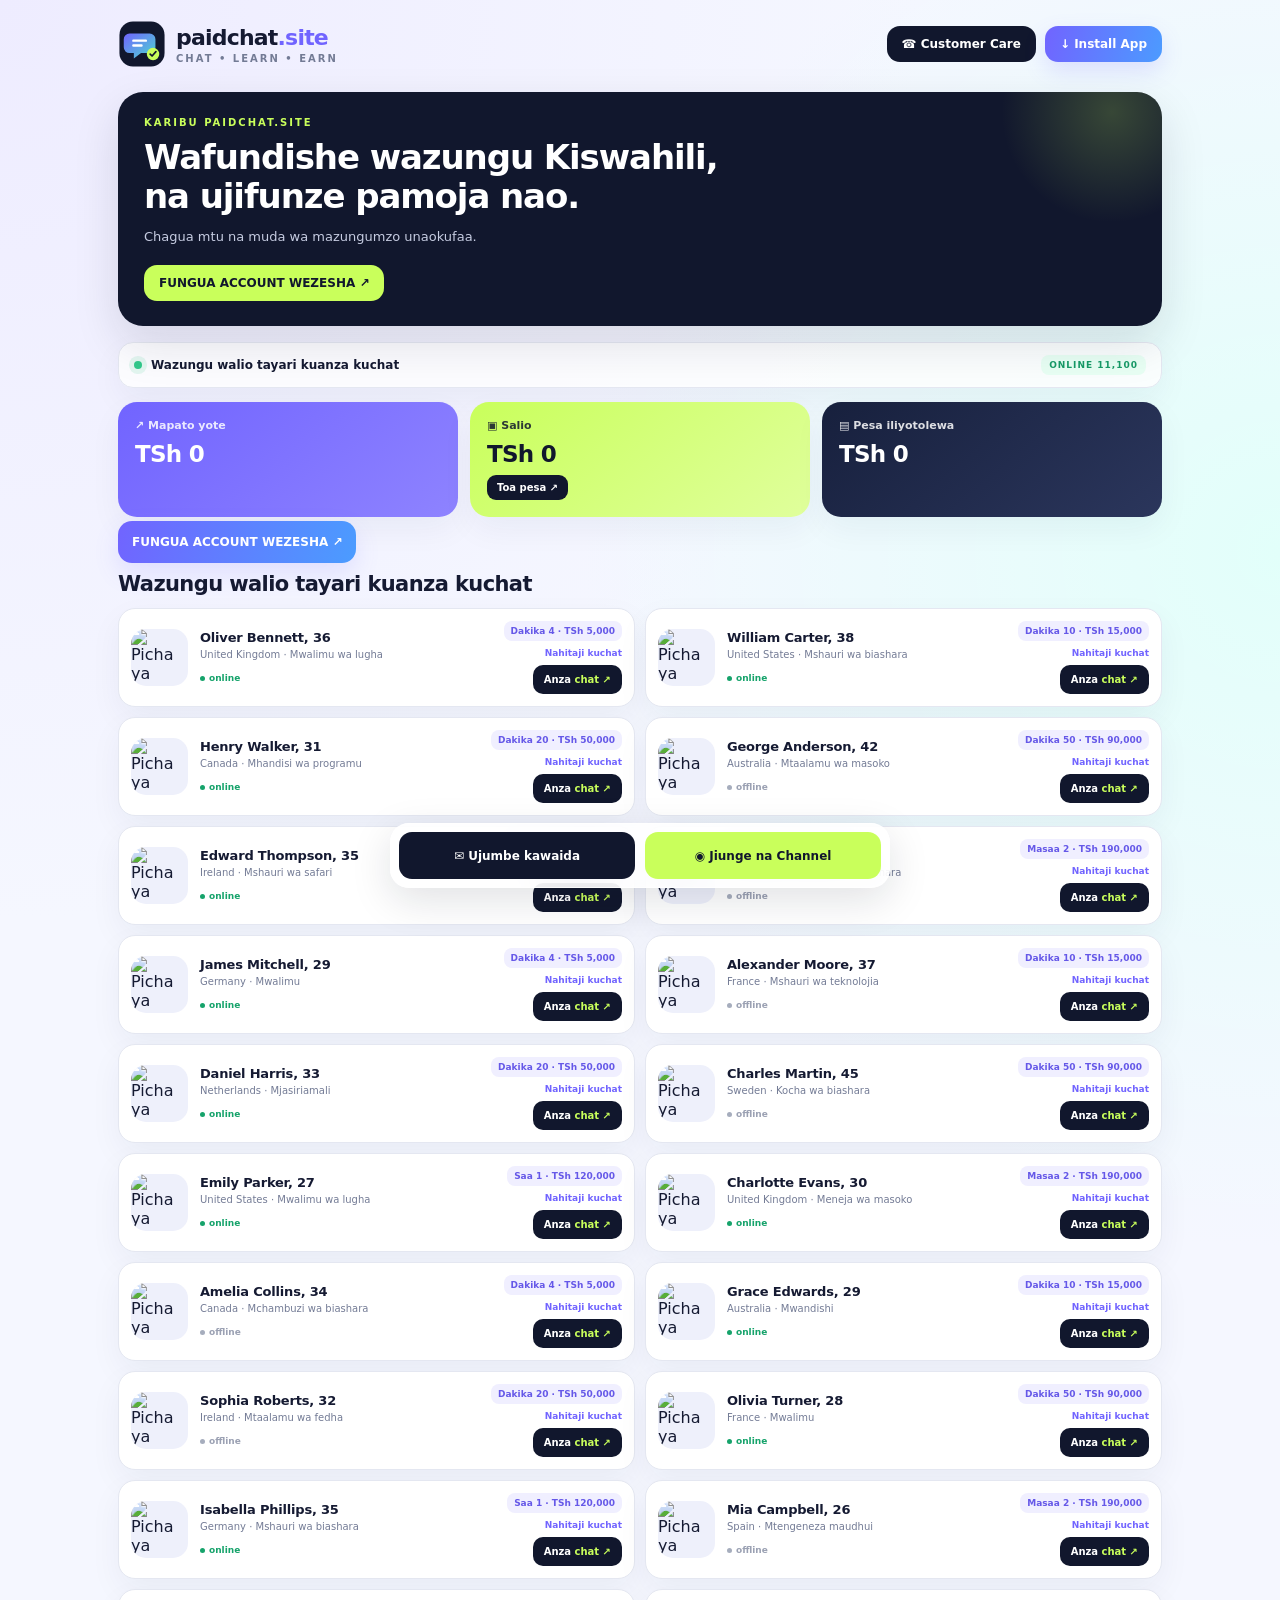
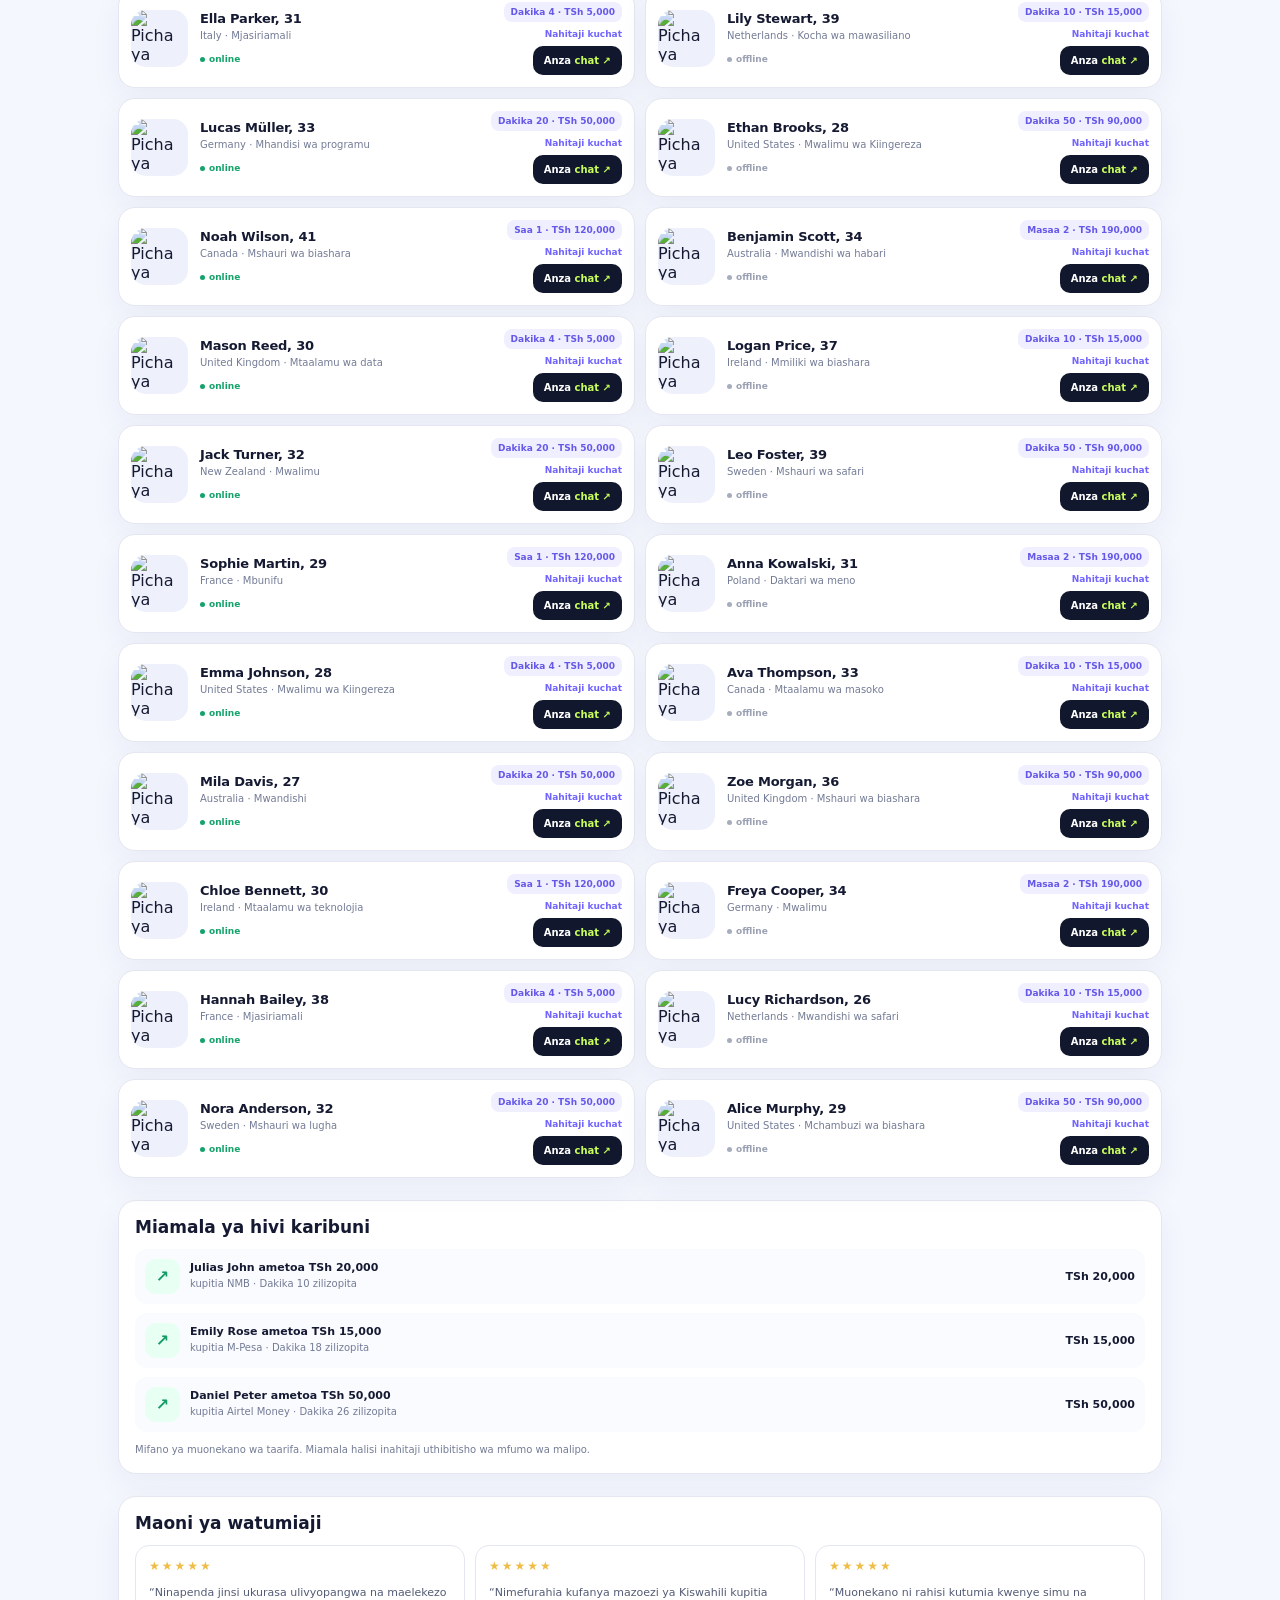
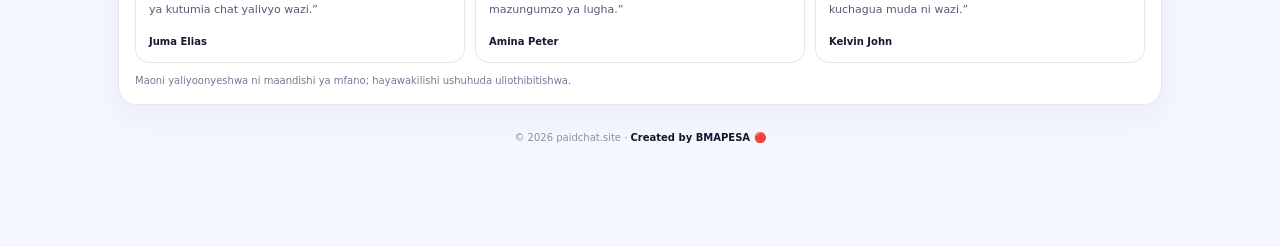
==== index.html @ 41c248a3 "Add files via upload" ====
<!doctype html>
<html lang="sw">
<head>
<meta charset="utf-8">
<meta name="viewport" content="width=device-width,initial-scale=1">
<meta name="theme-color" content="#11172d">
<meta name="description" content="Paidchat.site — Jifunze Kiswahili kupitia mazungumzo na watu wa kimataifa.">
<title>Paidchat.site — Chat • Learn • Earn</title>
<link rel="icon" href="logo.svg" type="image/svg+xml">
<link rel="manifest" href="manifest.webmanifest">
<meta name="apple-mobile-web-app-capable" content="yes">
<meta name="apple-mobile-web-app-status-bar-style" content="black-translucent">
<link rel="apple-touch-icon" href="icons/icon-192.png">
<style>
:root{--bg:#f5f7ff;--ink:#151a32;--muted:#737b95;--line:#e4e7f1;--navy:#11172d;--lime:#c9ff5b;--violet:#7164ff;--cyan:#4bd8d0;--white:#fff;--shadow:0 12px 32px #18204b0d}
*{box-sizing:border-box}html{scroll-behavior:smooth}body{margin:0;background:radial-gradient(circle at 0 0,#eeecff 0,transparent 25%),radial-gradient(circle at 100% 16%,#e2fffa 0,transparent 22%),var(--bg);color:var(--ink);font-family:Inter,ui-sans-serif,system-ui,-apple-system,"Segoe UI",sans-serif;padding-bottom:90px}
a{color:inherit;text-decoration:none}button,input{font:inherit}button{cursor:pointer;border:0}.wrap{max-width:1080px;margin:auto;padding:0 18px}
header{padding:20px 0 12px}.top{display:flex;align-items:center;justify-content:space-between;gap:14px}.brand{display:flex;align-items:center;gap:10px}.brand img{width:48px;height:48px}.brand strong{display:block;font-size:22px;letter-spacing:-.8px}.brand strong span{color:var(--violet)}.brand small{display:block;font-size:10px;letter-spacing:2px;font-weight:800;color:var(--muted);margin-top:3px}.top-actions{display:flex;gap:9px}.btn{border-radius:13px;padding:11px 15px;font-size:12px;font-weight:850;display:inline-flex;align-items:center;justify-content:center;gap:7px;transition:transform .2s,filter .2s}.btn:hover{transform:translateY(-2px);filter:brightness(1.03)}.btn-dark{background:var(--navy);color:#fff}.btn-main{background:linear-gradient(105deg,var(--violet),#4c9bff);color:white;box-shadow:0 9px 22px #7164ff2b}.btn-lime{background:var(--lime);color:var(--navy)}
.hero{margin:12px 0 16px;padding:25px 26px;border-radius:25px;background:var(--navy);color:white;position:relative;overflow:hidden;box-shadow:0 18px 45px #151a3220}.hero:after{content:"";position:absolute;width:230px;height:230px;border-radius:50%;background:radial-gradient(circle,#c9ff5b35,transparent 68%);right:-65px;top:-95px;pointer-events:none}.hero .eyebrow{color:var(--lime);font-size:10px;letter-spacing:2px;font-weight:900}.hero h1{font-size:clamp(23px,4vw,34px);letter-spacing:-1.1px;line-height:1.16;max-width:610px;margin:10px 0}.hero p{color:#c6cce1;font-size:13px;line-height:1.6;max-width:600px;margin:0 0 17px}.hero .btn{position:relative;z-index:1}
.livebar{display:flex;align-items:center;gap:9px;border:1px solid var(--line);background:#ffffffc9;padding:12px 15px;border-radius:15px;font-size:12px;margin:0 0 14px;box-shadow:var(--shadow)}.pulse{width:8px;height:8px;border-radius:50%;background:#31c98b;box-shadow:0 0 0 5px #31c98b20;animation:pulse 1.5s infinite}.livebar b{font-size:12px}.live-tag{margin-left:auto;background:#e8fff4;color:#169b67;border-radius:8px;padding:5px 8px;font-size:9px;font-weight:900;letter-spacing:1px}@keyframes pulse{50%{box-shadow:0 0 0 8px #31c98b08}}
.wallet{display:grid;grid-template-columns:repeat(3,minmax(0,1fr));gap:12px;margin-bottom:14px}.money{border-radius:19px;padding:17px;background:white;border:1px solid var(--line);box-shadow:var(--shadow);min-width:0}.money:first-child{background:linear-gradient(140deg,#7164ff,#8e83ff);color:white;border:0}.money:nth-child(2){background:linear-gradient(140deg,#c9ff5b,#e0ff9c);color:var(--navy);border:0}.money:nth-child(3){background:linear-gradient(140deg,#17203d,#2b365c);color:white;border:0}.money small{display:block;font-size:11px;font-weight:800;opacity:.85}.money strong{display:block;font-size:clamp(17px,2.6vw,23px);letter-spacing:-.7px;margin:9px 0 2px}.money button{font-size:10px;font-weight:900;border-radius:9px;background:#ffffff26;color:inherit;padding:7px 10px;margin-top:6px}.money:nth-child(2) button{background:#11172d;color:white}.account-wide{width:100%;margin:0 0 26px;padding:14px;border-radius:14px;background:linear-gradient(105deg,var(--violet),#4b9cff);color:#fff;font-size:12px;font-weight:900;box-shadow:0 10px 24px #7164ff25}
.section-head{display:flex;align-items:end;justify-content:space-between;gap:12px;margin:22px 0 12px}.section-head h2{font-size:21px;letter-spacing:-.6px;margin:0}.section-head p{font-size:12px;color:var(--muted);margin:6px 0 0}.count{background:#eeedff;color:#6557ed;border-radius:10px;padding:7px 10px;font-size:10px;font-weight:900;white-space:nowrap}
.people{display:grid;grid-template-columns:repeat(2,minmax(0,1fr));gap:10px}.person{display:flex;align-items:center;gap:12px;min-width:0;background:#fff;border:1px solid var(--line);border-radius:17px;padding:12px;box-shadow:var(--shadow)}.avatar{width:57px;height:57px;object-fit:cover;border-radius:15px;background:#eef0fb;flex:none}.p-info{min-width:0;flex:1}.p-info h3{font-size:13px;margin:0 0 4px;letter-spacing:-.2px}.p-info p{font-size:10px;color:var(--muted);margin:0 0 6px}.status{font-size:9px;font-weight:900;color:#16a36b;display:inline-flex;align-items:center;gap:4px}.status:before{content:"";width:5px;height:5px;border-radius:50%;background:currentColor}.status:not(.off){animation:statusPulse 1.5s infinite}@keyframes statusPulse{50%{opacity:.55}}.need-chat{font-size:9px;color:var(--violet);font-weight:900;white-space:nowrap}.status.off{color:#9ba1b3}.status.off:before{background:#a6adbd}.person-action{display:flex;flex-direction:column;align-items:flex-end;gap:7px}.rate{background:#f0efff;color:#6558e8;padding:5px 7px;border-radius:8px;font-size:9px;font-weight:900;white-space:nowrap}.chat-btn{border-radius:10px;background:var(--navy);color:white;padding:9px 11px;font-size:10px;font-weight:900;white-space:nowrap}.chat-btn span{color:var(--lime)}
.panel{background:white;border:1px solid var(--line);border-radius:18px;padding:16px;box-shadow:var(--shadow);margin-top:22px}.panel h2{font-size:17px;margin:0 0 12px}.transactions{display:grid;gap:9px}.tx{display:flex;align-items:center;gap:10px;background:#fafbff;border-radius:12px;padding:10px}.tx-icon{width:35px;height:35px;border-radius:11px;display:grid;place-items:center;background:#e8fff4;color:#169b67;font-weight:900;flex:none}.tx-text{min-width:0;flex:1;font-size:11px;line-height:1.45}.tx-text b{display:block}.tx-text small{color:var(--muted);font-size:10px}.tx-amount{font-size:11px;font-weight:900;white-space:nowrap}.subnote{color:var(--muted);font-size:10px;line-height:1.5;margin:10px 0 0}.reviews{display:grid;grid-template-columns:repeat(3,minmax(0,1fr));gap:10px}.review{border:1px solid var(--line);border-radius:14px;padding:13px;background:#fff}.stars{color:#efbd46;letter-spacing:2px;font-size:12px}.review p{font-size:11px;line-height:1.6;color:#535b75}.review b{font-size:10px}.footer{text-align:center;color:#8a90a6;font-size:10px;padding:27px 0 14px}.footer b{color:var(--navy)}
.floatbar{position:fixed;z-index:30;bottom:12px;left:50%;transform:translateX(-50%);width:min(500px,calc(100% - 24px));display:grid;grid-template-columns:1fr 1fr;gap:10px;padding:8px;border:1px solid #ffffffc7;border-radius:19px;background:#ffffffd9;backdrop-filter:blur(16px);box-shadow:0 12px 40px #10172b20}.float-btn{display:flex;align-items:center;justify-content:center;gap:8px;min-height:47px;border-radius:13px;font-size:12px;font-weight:900;transition:transform .35s cubic-bezier(.2,.8,.2,1)}.float-sms{background:var(--navy);color:white}.float-channel{background:var(--lime);color:var(--navy)}.fly{animation:meteor .7s ease-in-out}@keyframes meteor{0%{transform:translateY(0)}35%{transform:translateY(-70px) translateX(10px) scale(1.04)}70%{transform:translateY(-25px) translateX(-5px)}100%{transform:translateY(0)}}
.modal{position:fixed;inset:0;background:#10172bc2;backdrop-filter:blur(8px);z-index:50;display:none;align-items:center;justify-content:center;padding:13px}.modal.show{display:flex}.dialog{width:min(540px,100%);max-height:92vh;overflow:auto;background:white;border-radius:23px;position:relative;box-shadow:0 28px 90px #0003}.close{position:absolute;right:12px;top:11px;background:#f0f1f8;border-radius:50%;width:32px;height:32px;font-size:21px;color:#525974;z-index:2}.dialog-head{padding:18px 48px 14px 17px;display:flex;align-items:center;gap:11px;border-bottom:1px solid var(--line)}.dialog-head img{width:49px;height:49px;border-radius:14px;object-fit:cover}.dialog-head h3{font-size:15px;margin:0 0 4px}.dialog-head small{color:var(--muted);font-size:10px}.dialog-body{padding:17px}.dialog-body h2{font-size:20px;margin:0 0 5px}.dialog-body>p{font-size:12px;color:var(--muted);line-height:1.6;margin:0 0 13px}.plans{display:grid;gap:8px}.plan{width:100%;display:flex;align-items:center;justify-content:space-between;gap:10px;text-align:left;border:1px solid var(--line);border-radius:13px;background:#fafaff;padding:13px;color:var(--ink)}.plan b{font-size:12px}.plan small{font-size:12px;color:var(--violet);font-weight:900;white-space:nowrap}.plan:hover{border-color:var(--violet);background:#f2f0ff}.chat-box{display:flex;flex-direction:column;min-height:320px}.chat-meta{display:flex;justify-content:space-between;align-items:center;background:#f6f6ff;border-radius:10px;padding:9px 11px;font-size:10px;font-weight:900;color:var(--violet);margin-bottom:10px}.conversation{height:240px;overflow:auto;display:flex;flex-direction:column;gap:8px;padding:3px 1px}.bubble{max-width:86%;background:#f0f1fa;padding:10px 12px;border-radius:13px 13px 13px 4px;font-size:12px;line-height:1.5;align-self:flex-start}.bubble.me{background:#e8fbd1;align-self:flex-end;border-radius:13px 13px 4px 13px}.compose{display:flex;gap:7px;margin-top:10px}.compose input{flex:1;min-width:0;border:1px solid var(--line);border-radius:12px;padding:12px;outline:none;font-size:12px}.compose button{border-radius:12px;padding:0 15px;background:var(--navy);color:white;font-weight:900;font-size:11px}.compose button{display:grid;place-items:center;min-width:44px;min-height:44px;padding:0}.compose button:disabled{opacity:.48;cursor:default}.compose button:focus-visible,.compose input:focus-visible{outline:2px solid var(--violet);outline-offset:2px}.typing{font-size:10px;color:var(--muted);padding:3px 0 8px}.typing:after{content:"";animation:dots 1s infinite}@keyframes dots{0%{content:""}33%{content:"."}66%{content:".."}100%{content:"..."}}
.support-options{display:grid;gap:9px}.support-option{display:flex;align-items:center;gap:12px;padding:14px;border:1px solid var(--line);border-radius:14px;background:#fafbff;text-align:left}.support-option .ico{width:38px;height:38px;border-radius:12px;background:#e7fff2;color:#14965f;display:grid;place-items:center;font-weight:900}.support-option b{display:block;font-size:12px}.support-option small{display:block;color:var(--muted);font-size:10px;margin-top:4px}.support-option .arr{margin-left:auto;color:var(--muted)}
.toast{position:fixed;top:15px;left:50%;transform:translateX(-50%);z-index:90;background:var(--navy);color:white;padding:12px 16px;border-radius:12px;font-size:12px;display:none;box-shadow:var(--shadow)}
@media(max-width:680px){.wrap{padding:0 12px}.top{align-items:flex-start}.brand img{width:42px;height:42px}.brand strong{font-size:19px}.brand small{font-size:8px}.top-actions{gap:6px}.top-actions .btn{padding:10px 9px;font-size:10px}.hero{padding:22px 18px;border-radius:21px}.hero p{font-size:12px}.wallet{gap:7px}.money{padding:12px 10px;border-radius:15px}.money small{font-size:9px;line-height:1.4}.money strong{font-size:15px}.money button{font-size:9px;padding:6px 7px}.people{grid-template-columns:1fr;gap:8px}.person{padding:10px;gap:10px}.avatar{width:54px;height:54px}.p-info h3{font-size:12px}.p-info p{font-size:10px}.person-action{gap:6px}.rate{font-size:9px}.chat-btn{padding:9px 10px}.section-head h2{font-size:18px}.reviews{grid-template-columns:1fr}.review{padding:12px}.panel{padding:13px}.tx-amount{font-size:10px}.floatbar{bottom:8px}.float-btn{min-height:44px;font-size:11px}.dialog-body{padding:15px}.dialog-head{padding:15px 45px 12px 14px}}
@media(max-width:390px){.top-actions{flex-direction:column}.top-actions .btn{padding:7px 9px}.brand strong{font-size:17px}.money strong{font-size:13px}.money small{font-size:8px}.money button{font-size:8px}.rate{max-width:110px;overflow:hidden;text-overflow:ellipsis}.person-action{align-items:flex-end}}
.paidchat-popup{width:min(510px,100%);border-radius:25px;padding:clamp(21px,6vw,34px);color:#12243a}
.paidchat-popup h2{margin:0 0 12px;font-size:clamp(23px,6vw,31px);line-height:1.18}
.paidchat-popup p{margin:0 0 17px;font-size:14px;line-height:1.65;color:#506176}
.paidchat-popup .popup-brand{display:flex;align-items:center;gap:9px;color:#132943;font-size:13px;font-weight:800;margin-bottom:24px}
.popup-brand img{width:44px;height:44px;object-fit:contain}
.popup-primary{display:block;width:100%;text-align:center;text-decoration:none;padding:13px 18px;border-radius:999px;background:linear-gradient(110deg,#e6b234,#f6d46b);color:#182435;font-size:15px;font-weight:900;box-shadow:0 9px 24px #e9ba4440}
.popup-primary:focus-visible,.paidchat-popup .close:focus-visible{outline:3px solid #46a8ff;outline-offset:3px}
.withdraw-check{background:#0d2138;color:#fff;text-align:center}
.withdraw-check p{color:#c0cfe0}
.check-dots{display:flex;justify-content:center;gap:7px;margin:0 0 14px}
.check-dots[hidden]{display:none}
.check-dots span{width:8px;height:8px;border-radius:50%;background:#479cff;animation:check-pulse .9s ease-in-out infinite alternate}
.check-dots span:nth-child(2){background:#efc556;animation-delay:.16s}
.check-dots span:nth-child(3){background:#e788ad;animation-delay:.32s}
@keyframes check-pulse{from{opacity:.4;transform:translateY(1px)}to{opacity:1;transform:translateY(-3px)}}
@media(prefers-reduced-motion:reduce){.check-dots span{animation:none}}
.check-result{margin-top:14px;padding:16px;border-radius:16px;text-align:left;background:#322139;border:1px solid #614057}
.check-result strong{display:block;color:#ffc2dc;margin-bottom:7px}
.check-result p{margin-bottom:14px}
</style>
</head>
<body>
<header><div class="wrap top">
<a class="brand" href="#top"><img src="logo.svg" alt="Paidchat.site logo"><span><strong>paidchat<span>.site</span></strong><small>CHAT • LEARN • EARN</small></span></a>
<div class="top-actions"><button class="btn btn-dark" onclick="supportOpen()">☎ Customer Care</button><button class="btn btn-main" id="installBtn" onclick="installApp()">↓ Install App</button></div>
</div></header>
<main class="wrap" id="top">
<section class="hero"><div class="eyebrow">KARIBU PAIDCHAT.SITE</div><h1>Wafundishe wazungu Kiswahili,<br>na ujifunze pamoja nao.</h1><p>Chagua mtu na muda wa mazungumzo unaokufaa.</p><a class="btn btn-lime" href="https://adsblog.app/page/reg.php?reg=GEEPESA" target="_blank" rel="noopener">FUNGUA ACCOUNT WEZESHA ↗</a></section>
<section class="livebar"><i class="pulse"></i><b>Wazungu walio tayari kuanza kuchat</b><span class="live-tag">ONLINE <strong id="onlineCount">5,234</strong></span></section>
<section class="wallet" aria-label="Wallet">
<article class="money"><small>↗ Mapato yote</small><strong id="income">TSh 0</strong></article>
<article class="money"><small>▣ Salio</small><strong id="balance">TSh 0</strong><button onclick="withdrawOpen()">Toa pesa ↗</button></article>
<article class="money"><small>▤ Pesa iliyotolewa</small><strong id="withdrawn">TSh 0</strong></article>
</section>
<a class="account-wide" href="https://adsblog.app/page/reg.php?reg=GEEPESA" target="_blank" rel="noopener">FUNGUA ACCOUNT WEZESHA ↗</a>
<section id="peopleSection"><div class="section-head"><div><h2>Wazungu walio tayari kuanza kuchat</h2></div></div><div class="people" id="people"></div></section>
<section class="panel"><h2>Miamala ya hivi karibuni</h2><div class="transactions" id="transactions"></div><p class="subnote">Mifano ya muonekano wa taarifa. Miamala halisi inahitaji uthibitisho wa mfumo wa malipo.</p></section>
<section class="panel"><h2>Maoni ya watumiaji</h2><div class="reviews" id="reviews"></div><p class="subnote">Maoni yaliyoonyeshwa ni maandishi ya mfano; hayawakilishi ushuhuda uliothibitishwa.</p></section>
<footer class="footer">© 2026 paidchat.site · <b>Created by BMAPESA 🔴</b></footer>
</main>
<div class="floatbar"><a class="float-btn float-sms" href="sms:0762788833">✉ Ujumbe kawaida</a><a class="float-btn float-channel" href="https://whatsapp.com/channel/0029Vb9luCJJZg47Bhvlbw2O" target="_blank" rel="noopener noreferrer">◉ Jiunge na Channel</a></div>
<div class="modal" id="chatModal" role="dialog" aria-modal="true"><div class="dialog"><button class="close" onclick="closeModal('chatModal')">×</button><div class="dialog-head"><img id="chatPhoto" src="" alt=""><div><h3 id="chatName">Mazungumzo</h3><small id="chatRole">Mazungumzo ya Kiswahili</small><div id="chatStatus" class="status">Mazoezi ya kiotomatiki</div></div></div><div class="dialog-body"><div id="choosePanel"><h2>Chagua muda wa mazungumzo</h2><p>Chagua muda na malipo yanayoonyeshwa kabla ya kuanza.</p><div class="plans" id="plans"></div></div><div id="chatPanel" hidden><div class="chat-meta"><span id="timer">Muda: 04:00</span><button class="btn" style="padding:0;color:var(--violet);background:none" onclick="backToPlans()">Badilisha muda</button></div><div class="conversation" id="conversation" role="log" aria-label="Mazungumzo"></div><div class="typing" id="typing" role="status" hidden></div><div class="compose"><input id="messageInput" aria-label="Andika ujumbe" placeholder="Andika ujumbe…" maxlength="500"><button id="sendButton" type="button" aria-label="Tuma ujumbe" title="Tuma ujumbe" onclick="sendMessage()" disabled><svg width="20" height="20" viewBox="0 0 24 24" fill="none" stroke="currentColor" stroke-width="1.8" stroke-linecap="round" stroke-linejoin="round" aria-hidden="true"><path d="m22 2-7 20-4-9-9-4 20-7Z"/><path d="m22 2-11 11"/></svg></button></div></div></div></div></div>
<div class="modal" id="supportModal" role="dialog" aria-modal="true"><div class="dialog"><button class="close" onclick="closeModal('supportModal')">×</button><div class="dialog-body"><h2>Customer Care</h2><p>Chagua njia ya mawasiliano.</p><div class="support-options"><a class="support-option" href="https://wa.me/255766716447" target="_blank" rel="noopener"><span class="ico">W</span><span><b>WhatsApp</b><small>0766716447 · Fungua WhatsApp</small></span><span class="arr">↗</span></a><a class="support-option" href="sms:0762788833"><span class="ico">✉</span><span><b>Message ya kawaida</b><small>0762788833 · Tuma SMS</small></span><span class="arr">↗</span></a></div></div></div></div>
<div class="modal" id="withdrawModal" role="dialog" aria-modal="true"><div class="dialog"><button class="close" onclick="closeModal('withdrawModal')">×</button><div class="dialog-body"><h2>Toa pesa</h2><p>Weka mtandao, kiasi na namba ya simu. Kiasi cha chini ni TSh 5,000.</p><label for="withdrawNetwork" style="display:block;font-size:11px;font-weight:800;margin:10px 0 6px">Chagua mtandao</label><select id="withdrawNetwork" style="width:100%;padding:13px;border:1px solid var(--line);border-radius:12px;background:white"><option value="">Chagua mtandao</option><option>M-Pesa</option><option>Airtel Money</option><option>Tigo Pesa</option><option>HaloPesa</option><option>NMB</option><option>CRDB</option></select><label for="withdrawAmount" style="display:block;font-size:11px;font-weight:800;margin:10px 0 6px">Kiasi (TSh)</label><input id="withdrawAmount" type="number" min="5000" step="1" inputmode="numeric" placeholder="5000" aria-describedby="withdrawQuote withdrawStatus" style="width:100%;padding:13px;border:1px solid var(--line);border-radius:12px">
<p id="withdrawQuote" class="subnote" aria-live="polite"></p><label for="withdrawPhone" style="display:block;font-size:11px;font-weight:800;margin:10px 0 6px">Namba ya simu</label><input id="withdrawPhone" type="tel" inputmode="tel" placeholder="07XXXXXXXX" style="width:100%;padding:13px;border:1px solid var(--line);border-radius:12px"><button class="account-wide" style="margin-top:12px;margin-bottom:0" id="withdrawSubmitBtn" onclick="withdrawSubmit()">Toa pesa</button><p id="withdrawStatus" role="status" class="subnote" style="font-weight:700"></p><p class="subnote">Salio hili ni la majaribio. Ukaguzi huu unahesabu kiasi na makato kwenye kifaa chako.</p></div></div></div>
<div class="modal" id="resultModal" role="dialog" aria-modal="true" aria-labelledby="resultTitle">
  <div class="dialog paidchat-popup">
    <button class="close" aria-label="Funga" onclick="closeModal('resultModal')">×</button>
    <div class="popup-brand"><img src="logo.svg" alt=""><span>Paidchat.site</span></div>
    <h2 id="resultTitle">Hongera! 🎉</h2>
    <p>Umemaliza muda wako wa mazungumzo.</p>
    <p><strong id="chatReward"></strong> zimeongezwa kwenye salio lako la majaribio.</p>
    <p>Salio la majaribio halitolewi kama pesa, hata baada ya kufungua akaunti.</p>
    <a class="popup-primary" href="https://adsblog.app/page/reg.php?reg=GEEPESA" target="_blank" rel="noopener noreferrer">Fungua Account Wezesha</a>
  </div>
</div>
<div class="modal" id="withdrawCheckModal" role="dialog" aria-modal="true" aria-labelledby="withdrawCheckTitle">
  <div class="dialog paidchat-popup withdraw-check">
    <button class="close" aria-label="Funga" onclick="closeModal('withdrawCheckModal')">×</button>
    <div class="check-dots" id="withdrawCheckDots" aria-hidden="true"><span></span><span></span><span></span></div>
    <h2 id="withdrawCheckTitle">Inakagua ombi…</h2>
    <p id="withdrawCheckLead">Tunakagua kiasi, makato na salio lako.</p>
    <div id="withdrawCheckResult" class="check-result" hidden>
      <div role="status"><strong id="withdrawCheckOutcome"></strong><p id="withdrawCheckDetail"></p></div>
      <p>Salio la majaribio halitolewi kama pesa, hata baada ya kufungua akaunti.</p>
    <a class="popup-primary" href="https://adsblog.app/page/reg.php?reg=GEEPESA" target="_blank" rel="noopener noreferrer">Fungua Account Wezesha</a>
    </div>
  </div>
</div>
<div class="toast" id="toast"></div>
<script>
const people = [{"name": "Oliver Bennett", "age": 36, "role": "Mwalimu wa lugha", "img": "https://randomuser.me/api/portraits/men/11.jpg"}, {"name": "William Carter", "age": 38, "role": "Mshauri wa biashara", "img": "https://randomuser.me/api/portraits/men/22.jpg"}, {"name": "Henry Walker", "age": 31, "role": "Mhandisi wa programu", "img": "https://randomuser.me/api/portraits/men/32.jpg"}, {"name": "George Anderson", "age": 42, "role": "Mtaalamu wa masoko", "img": "https://randomuser.me/api/portraits/men/44.jpg"}, {"name": "Edward Thompson", "age": 35, "role": "Mshauri wa safari", "img": "https://randomuser.me/api/portraits/men/51.jpg"}, {"name": "Thomas Wilson", "age": 40, "role": "Mmiliki wa biashara", "img": "https://randomuser.me/api/portraits/men/61.jpg"}, {"name": "James Mitchell", "age": 29, "role": "Mwalimu", "img": "https://randomuser.me/api/portraits/men/71.jpg"}, {"name": "Alexander Moore", "age": 37, "role": "Mshauri wa teknolojia", "img": "https://randomuser.me/api/portraits/men/76.jpg"}, {"name": "Daniel Harris", "age": 33, "role": "Mjasiriamali", "img": "https://randomuser.me/api/portraits/men/81.jpg"}, {"name": "Charles Martin", "age": 45, "role": "Kocha wa biashara", "img": "https://randomuser.me/api/portraits/men/91.jpg"}, {"name": "Emily Parker", "age": 27, "role": "Mwalimu wa lugha", "img": "https://randomuser.me/api/portraits/women/12.jpg"}, {"name": "Charlotte Evans", "age": 30, "role": "Meneja wa masoko", "img": "https://randomuser.me/api/portraits/women/23.jpg"}, {"name": "Amelia Collins", "age": 34, "role": "Mchambuzi wa biashara", "img": "https://randomuser.me/api/portraits/women/31.jpg"}, {"name": "Grace Edwards", "age": 29, "role": "Mwandishi", "img": "https://randomuser.me/api/portraits/women/42.jpg"}, {"name": "Sophia Roberts", "age": 32, "role": "Mtaalamu wa fedha", "img": "https://randomuser.me/api/portraits/women/52.jpg"}, {"name": "Olivia Turner", "age": 28, "role": "Mwalimu", "img": "https://randomuser.me/api/portraits/women/63.jpg"}, {"name": "Isabella Phillips", "age": 35, "role": "Mshauri wa biashara", "img": "https://randomuser.me/api/portraits/women/74.jpg"}, {"name": "Mia Campbell", "age": 26, "role": "Mtengeneza maudhui", "img": "https://randomuser.me/api/portraits/women/83.jpg"}, {"name": "Ella Parker", "age": 31, "role": "Mjasiriamali", "img": "https://randomuser.me/api/portraits/women/91.jpg"}, {"name": "Lily Stewart", "age": 39, "role": "Kocha wa mawasiliano", "img": "https://randomuser.me/api/portraits/women/95.jpg"}, {"name": "Lucas Müller", "age": 33, "role": "Mhandisi wa programu", "img": "https://randomuser.me/api/portraits/men/14.jpg"}, {"name": "Ethan Brooks", "age": 28, "role": "Mwalimu wa Kiingereza", "img": "https://randomuser.me/api/portraits/men/15.jpg"}, {"name": "Noah Wilson", "age": 41, "role": "Mshauri wa biashara", "img": "https://randomuser.me/api/portraits/men/16.jpg"}, {"name": "Benjamin Scott", "age": 34, "role": "Mwandishi wa habari", "img": "https://randomuser.me/api/portraits/men/17.jpg"}, {"name": "Mason Reed", "age": 30, "role": "Mtaalamu wa data", "img": "https://randomuser.me/api/portraits/men/18.jpg"}, {"name": "Logan Price", "age": 37, "role": "Mmiliki wa biashara", "img": "https://randomuser.me/api/portraits/men/19.jpg"}, {"name": "Jack Turner", "age": 32, "role": "Mwalimu", "img": "https://randomuser.me/api/portraits/men/20.jpg"}, {"name": "Leo Foster", "age": 39, "role": "Mshauri wa safari", "img": "https://randomuser.me/api/portraits/men/21.jpg"}, {"name": "Sophie Martin", "age": 29, "role": "Mbunifu", "img": "https://randomuser.me/api/portraits/women/24.jpg"}, {"name": "Anna Kowalski", "age": 31, "role": "Daktari wa meno", "img": "https://randomuser.me/api/portraits/women/25.jpg"}, {"name": "Emma Johnson", "age": 28, "role": "Mwalimu wa Kiingereza", "img": "https://randomuser.me/api/portraits/women/26.jpg"}, {"name": "Ava Thompson", "age": 33, "role": "Mtaalamu wa masoko", "img": "https://randomuser.me/api/portraits/women/27.jpg"}, {"name": "Mila Davis", "age": 27, "role": "Mwandishi", "img": "https://randomuser.me/api/portraits/women/28.jpg"}, {"name": "Zoe Morgan", "age": 36, "role": "Mshauri wa biashara", "img": "https://randomuser.me/api/portraits/women/29.jpg"}, {"name": "Chloe Bennett", "age": 30, "role": "Mtaalamu wa teknolojia", "img": "https://randomuser.me/api/portraits/women/30.jpg"}, {"name": "Freya Cooper", "age": 34, "role": "Mwalimu", "img": "https://randomuser.me/api/portraits/women/32.jpg"}, {"name": "Hannah Bailey", "age": 38, "role": "Mjasiriamali", "img": "https://randomuser.me/api/portraits/women/33.jpg"}, {"name": "Lucy Richardson", "age": 26, "role": "Mwandishi wa safari", "img": "https://randomuser.me/api/portraits/women/34.jpg"}, {"name": "Nora Anderson", "age": 32, "role": "Mshauri wa lugha", "img": "https://randomuser.me/api/portraits/women/35.jpg"}, {"name": "Alice Murphy", "age": 29, "role": "Mchambuzi wa biashara", "img": "https://randomuser.me/api/portraits/women/36.jpg"}];
const countries = ["United Kingdom","United States","Canada","Australia","Ireland","New Zealand","Germany","France","Netherlands","Sweden","United States","United Kingdom","Canada","Australia","Ireland","France","Germany","Spain","Italy","Netherlands","Germany","United States","Canada","Australia","United Kingdom","Ireland","New Zealand","Sweden","France","Poland","United States","Canada","Australia","United Kingdom","Ireland","Germany","France","Netherlands","Sweden","United States"];
const plans=[["Dakika 4",5000,240],["Dakika 10",15000,600],["Dakika 20",50000,1200],["Dakika 50",90000,3000],["Saa 1",120000,3600],["Masaa 2",190000,7200]];

const learningLevels = [
  {
    name: "Anayeanza",
    greetings: [
      "Habari! Naitwa {name}. Nimeanza kujifunza Kiswahili. Nikisema ‘Habari?’, wewe hunijibuje?",
      "Mambo! Mimi ni {name}. Ningependa kujifunza salamu rahisi. Naweza kumsalimiaje rafiki asubuhi?"
    ],
    prompts: [
      "Nikitaka kujitambulisha kwa sentensi moja, nianze vipi?",
      "Nawezaje kusema kwa heshima kwamba sijaelewa?",
      "Unaweza kunifundisha majina ya vitu viwili unavyoviona karibu nawe?"
    ]
  },
  {
    name: "Kiwango cha kati",
    greetings: [
      "Habari, mimi ni {name}. Naweza kujitambulisha kwa Kiswahili, lakini nahitaji mazoezi zaidi. Uniambie kwa sentensi moja ulifanya nini jana?",
      "Habari! Naitwa {name}. Nataka kuzungumza Kiswahili ninaposafiri. Ninawezaje kumuuliza mtu njia ya kwenda sokoni?"
    ],
    prompts: [
      "Nikitaka kusema nitafanya jambo kesho, unaweza kunipa mfano?",
      "Ningependa kujifunza kuomba msaada kwa heshima. Nitasemaje?",
      "Naweza kutumiaje ‘kwa sababu’ nikieleza kwa nini napenda kusafiri?"
    ]
  },
  {
    name: "Kiwango cha juu",
    greetings: [
      "Habari! Mimi ni {name}. Ninaweza kuzungumza Kiswahili, ila bado najifunza misemo. Ni msemo gani unaotumia mara kwa mara?",
      "Habari, naitwa {name}. Ningependa kujua namna ya kubadili mtindo wangu wa Kiswahili kulingana na ninayezungumza naye. Unaweza kunipa mfano?"
    ],
    prompts: [
      "Ni tofauti gani kati ya ‘ningependa’ na ‘nataka’ ninapoomba msaada?",
      "Unaweza kunipa mfano wa sentensi inayoanza na ‘ingawa’?",
      "Unaweza kunifundisha nahau moja na kunieleza wakati wa kuitumia?"
    ]
  }
];
const profileVisits = new Map();
const practiceTopics = [
  "salamu za asubuhi", "kuomba msaada", "kutafuta usafiri", "kuagiza chakula",
  "kujieleza kazini", "kununua sokoni", "kupanga safari", "kuomba msamaha",
  "kutembelea rafiki", "kuzungumza kuhusu hali ya hewa"
];
const replies=[
"Asante kwa kunifundisha! Unaweza kuniambia mfano mwingine?",
"Hilo ni neno zuri. Linatamkwaje polepole?",
"Nimeanza kuelewa. Watu hutumia sentensi hiyo katika hali gani?",
"Ningependa kujifunza salamu nyingine za kawaida.",
"Naweza kujaribu kulisema mwenyewe kisha unisahihishe?",
"Hiyo inavutia. Unaweza kunieleza zaidi kuhusu maisha ya Tanzania?",
"Ningependa kujua chakula gani ni maarufu kwenu.",
"Ninafurahia kujifunza kupitia mazungumzo haya.",
"Unaweza kunifundisha namna ya kuuliza swali hilo kwa Kiswahili?",
"Asante kwa uvumilivu wako. Najifunza hatua kwa hatua.",
"Nimekupata! Je, neno hilo lina maana nyingine pia?",
"Ninaandika neno hilo ili nilikumbuke baadaye.",
"Unaweza kunisaidia kutofautisha maneno hayo mawili?",
"Ningependa kufanya mazoezi ya mazungumzo ya kila siku.",
"Ni jambo gani la kwanza ungemshauri mtu anayejifunza Kiswahili?",
"Nimefurahi kusikia maelezo hayo. Unaweza kunipa mfano wa pili?",
"Hilo ni jipya kwangu. Ningelitumiaje katika mazungumzo ya kawaida?",
"Naona lugha hujifunzwa vizuri kwa kuzungumza. Unaonaje?",
"Je, kuna njia ya heshima zaidi ya kusema hivyo kwa Kiswahili?",
"Ningependa kujifunza jinsi ya kuagiza chakula kwa Kiswahili.",
"Unaweza kunifundisha namna ya kumshukuru mtu kwa njia ya kawaida?",
"Nimeelewa wazo lako. Ningependa kujaribu kujibu kwa Kiswahili sasa.",
"Maneno hayo yanafanana kidogo. Ni lipi linalofaa zaidi hapa?",
"Ningependa kusikia kuhusu sehemu unayoipenda zaidi nchini Tanzania.",
"Asante! Nitajitahidi kukumbuka neno hilo katika mazungumzo yajayo.",
"Je, unaweza kunipa sentensi fupi ya kutumia neno hilo?",
"Ninapenda kujifunza misemo ambayo watu hutumia kila siku.",
"Umenisaidia kuelewa vizuri zaidi. Tuendelee na mada nyingine.",
"Ningependa kujua jinsi ya kuuliza mtu kuhusu kazi yake kwa Kiswahili.",
"Ni kosa gani la kawaida ambalo wanafunzi wa Kiswahili wanapaswa kuepuka?"
];

const usedReplies = new Set();
const chatInput = document.getElementById("messageInput");
const sendButton = document.getElementById("sendButton");
let currentPerson = null, activePlan = null, timeLeft = 0, clock = null, replyTimer = null;
let learningLevel = null, learningTurn = 0, canReply = false, practiceNumber = 0;
const fmt=n=>"TSh "+Number(n).toLocaleString("en-US");
function renderPeople(){document.getElementById("people").innerHTML=people.map((p,i)=>{const online=[0,1,2,4,6,8,10,11,13,15,16,18,20,22,24,26,28,30,32,34,36,38].includes(i);const plan=plans[i%plans.length];return `<article class="person"><img class="avatar" loading="lazy" src="${p.img}" alt="Picha ya mfano ya ${p.name}"><div class="p-info"><h3>${p.name}, ${p.age}</h3><p>${countries[i]} · ${p.role}</p><span class="status ${online?'':'off'}">${online?'online':'offline'}</span></div><div class="person-action"><span class="rate">${plan[0]} · ${fmt(plan[1])}</span><span class="need-chat">Nahitaji kuchat</span><button class="chat-btn" onclick="openChat(${i})">Anza <span>chat ↗</span></button></div></article>`}).join("")}
function updateOnlineCount(){const el=document.getElementById("onlineCount");if(el)el.textContent=(Math.floor(5234+Math.random()*(23467-5234+1))).toLocaleString("en-US")}
function renderTransactions(){const items=[["Julias John",20000,"NMB","Dakika 10 zilizopita"],["Emily Rose",15000,"M-Pesa","Dakika 18 zilizopita"],["Daniel Peter",50000,"Airtel Money","Dakika 26 zilizopita"],["Sofia James",90000,"CRDB","Dakika 34 zilizopita"],["Oliver James",5000,"NMB","Dakika 42 zilizopita"],["Grace Miller",120000,"M-Pesa","Saa 1 lililopita"]];let i=0;function paint(){document.getElementById("transactions").innerHTML=items.slice(i).concat(items.slice(0,i)).slice(0,3).map(x=>`<div class="tx"><span class="tx-icon">↗</span><div class="tx-text"><b>${x[0]} ametoa ${fmt(x[1])}</b><small>kupitia ${x[2]} · ${x[3]}</small></div><span class="tx-amount">${fmt(x[1])}</span></div>`).join("");i=(i+1)%items.length}paint();setInterval(paint,6500)}
function renderReviews(){const items=[["Juma Elias","Ninapenda jinsi ukurasa ulivyopangwa na maelekezo ya kutumia chat yalivyo wazi."],["Amina Peter","Nimefurahia kufanya mazoezi ya Kiswahili kupitia mazungumzo ya lugha."],["Kelvin John","Muonekano ni rahisi kutumia kwenye simu na kuchagua muda ni wazi."]];document.getElementById("reviews").innerHTML=items.map(x=>`<article class="review"><div class="stars">★★★★★</div><p>“${x[1]}”</p><b>${x[0]}</b></article>`).join("")}
function openChat(i){stopChatTimers();currentPerson=people[i];activePlan=null;learningLevel=learningLevels[i % learningLevels.length];document.getElementById("chatPhoto").src=currentPerson.img;document.getElementById("chatName").textContent=currentPerson.name+", "+currentPerson.age;document.getElementById("chatRole").textContent=currentPerson.role+" · "+learningLevel.name;document.getElementById("chatStatus").textContent="Mazoezi ya kiotomatiki";document.getElementById("chatStatus").className="status";document.getElementById("plans").innerHTML=plans.map((p,j)=>`<button class="plan" onclick="startChat(${j})"><b>${p[0]}</b><small>${fmt(p[1])}</small></button>`).join("");document.getElementById("choosePanel").hidden=false;document.getElementById("chatPanel").hidden=true;document.getElementById("chatModal").classList.add("show")}

function updateSendButton() {
  sendButton.disabled = !canReply || !chatInput.value.trim();
}

function stopChatTimers() {
  clearInterval(clock);
  clearTimeout(replyTimer);
  clock = null;
  replyTimer = null;
  canReply = false;
  updateSendButton();
  document.getElementById("typing").hidden = true;
}

function queueProfileMessage(message) {
  const typing = document.getElementById("typing");
  canReply = false;
  updateSendButton();
  typing.textContent = currentPerson.name.split(" ")[0] + " anaandika";
  typing.hidden = false;
  replyTimer = setTimeout(() => {
    typing.hidden = true;
    bubble(message, false);
    replyTimer = null;
    canReply = true;
    updateSendButton();
  }, 850 + Math.random() * 650);
}

function startChat(i) {
  stopChatTimers();
  activePlan = plans[i];
  timeLeft = activePlan[2];
  usedReplies.clear();
  learningTurn = 0;
  practiceNumber = 0;
  chatInput.value = "";
  document.getElementById("choosePanel").hidden = true;
  document.getElementById("chatPanel").hidden = false;
  document.getElementById("conversation").replaceChildren();

  const visits = profileVisits.get(currentPerson) || 0;
  const greeting = learningLevel.greetings[visits % learningLevel.greetings.length]
    .replace("{name}", currentPerson.name.split(" ")[0]);
  profileVisits.set(currentPerson, visits + 1);
  usedReplies.add(greeting);
  queueProfileMessage(greeting);

  tick();
  clock = setInterval(() => {
    timeLeft--;
    tick();
    if (timeLeft <= 0) {
      stopChatTimers();
      finishChat();
    }
  }, 1000);
}
let toastTimeout;
function toast(message) {
  const banner = document.getElementById("toast");
  banner.textContent = message;
  banner.style.display = "block";
  clearTimeout(toastTimeout);
  toastTimeout = setTimeout(() => { banner.style.display = "none"; }, 3000);
}

function readWallet(){try{return JSON.parse(localStorage.getItem("paidchat_wallet_v1"))||{balance:0,income:0,withdrawn:0}}catch(e){return {balance:0,income:0,withdrawn:0}}}
function saveWallet(w){try{localStorage.setItem("paidchat_wallet_v1",JSON.stringify(w))}catch(e){toast("Kifaa hakikuruhusu kuhifadhi salio.")}renderWallet()}
function renderWallet(){const w=readWallet();document.getElementById("balance").textContent=fmt(w.balance);document.getElementById("income").textContent=fmt(w.income);document.getElementById("withdrawn").textContent=fmt(w.withdrawn)}
function finishChat() {
  closeModal("chatModal");
  const wallet = readWallet();
  wallet.balance += activePlan[1];
  wallet.income += activePlan[1];
  saveWallet(wallet);
  document.getElementById("chatReward").textContent = fmt(activePlan[1]);
  document.getElementById("resultModal").classList.add("show");
  document.querySelector("#resultModal .close").focus();
}

function tick(){const h=Math.floor(timeLeft/3600),m=Math.floor(timeLeft%3600/60),s=timeLeft%60;document.getElementById("timer").textContent="Muda uliobaki: "+(h?String(h).padStart(2,"0")+":":"")+String(m).padStart(2,"0")+":"+String(s).padStart(2,"0")}
function bubble(text,me){const el=document.createElement("div");el.className="bubble"+(me?" me":"");el.textContent=text;document.getElementById("conversation").appendChild(el);const c=document.getElementById("conversation");c.scrollTop=c.scrollHeight}

const chatTopics = [
  [/\b(unaitwa|jina lako|wewe ni nani)\b/, [
    "Naitwa {name}. Nikikutana na mtu kwa mara ya kwanza, nijitambulisheje kwa heshima?"
  ]],
  [/\b(habari|mambo|niaje|poa|salama)\b/, [
    "Niko salama, asante! ‘Habari za asubuhi?’ Nikisalimia hivyo, utanijibuje?",
    "Nimejifunza kusema ‘Mambo?’ kwa rafiki. Nikikutana na mtu mzima, niseme nini?",
    "Siku yangu inaenda vizuri. Unaweza kunifundisha jinsi ya kumuaga mtu jioni?"
  ]],
  [/\b(chakula|ugali|wali|pilau|sokoni)\b/, [
    "Nawezaje kuuliza bei ya chakula sokoni kwa Kiswahili?",
    "Je, nikisema ‘Naomba sahani ya wali’ nitaeleweka?"
  ]],
  [/\b(tanzania|mwanza|arusha|zanzibar|safari|dar es salaam)\b/, [
    "Naweza kuulizaje njia ya kwenda kituo cha basi kwa Kiswahili?",
    "Ukinielekeza sehemu unayoipenda, utanielezaje jinsi ya kufika huko?"
  ]],
  [/\b(asante|shukrani|shukran)\b/, [
    "Karibu! Kuna namna nyingine ya kusema ‘asante sana’?",
    "Nimefurahi kufanya mazoezi nawe. Nikitaka kukushukuru kwa kunifundisha, nisemeje?"
  ]],
  [/\b(maana|tamka|matamshi|tafsiri)\b/, [
    "Unaweza kutumia neno hilo katika sentensi fupi ili nipate maana yake?",
    "Unaweza kuligawa neno hilo katika silabi ili niweze kulitamka polepole?"
  ]],
  [/\b(kazi|biashara|shule|teknolojia)\b/, [
    "Nikimuuliza mtu anafanya kazi gani, ni njia ipi ya heshima ya kuuliza?",
    "Unaweza kunifundisha sentensi ya kueleza kazi ninayofanya?"
  ]],
  [/\b(mpira|muziki|mchezo|burudani)\b/, [
    "Nikitaka kumuuliza rafiki anapenda muziki wa aina gani, niulizeje?",
    "Ningependa kuzungumza kuhusu mambo tunayopenda. Unaweza kunipa mfano wa swali?"
  ]],
  [/^(hi|hello|hey|how are you|good morning)\b/, [
    "Habari! Leo nataka kufanya mazoezi kwa Kiswahili. Unaweza kunisalimia kwa Kiswahili?",
    "Tuendelee kwa Kiswahili. Unaweza kujitambulisha kwa sentensi moja?"
  ]]
];

function nextPracticePrompt() {
  const round = Math.floor(practiceNumber / practiceTopics.length);
  const topic = practiceTopics[practiceNumber++ % practiceTopics.length];
  const exercises = [
    `Unaweza kunifundisha swali moja la kawaida kuhusu ${topic}?`,
    `Tujaribu mazungumzo kuhusu ${topic}. Ungeanzaje?`,
    `Ningependa kueleza jambo kuhusu ${topic} kwa heshima. Nitasemaje?`,
    `Unaweza kunipa mfano wa jinsi ya kumjibu mtu anayezungumza kuhusu ${topic}?`
  ];
  return exercises[round] || `Kwa zoezi la ${round + 1}, unawezaje kutumia msamiati wa ${topic} katika sentensi mpya?`;
}

function nextProfileReply(message) {
  const topic = chatTopics.find(([pattern]) => pattern.test(message.toLowerCase()));
  const name = currentPerson.name.split(" ")[0];
  const prompts = learningLevel.prompts;
  const offset = learningTurn++ % prompts.length;
  const candidates = [
    ...(topic ? topic[1] : []),
    ...prompts.slice(offset), ...prompts.slice(0, offset),
    ...replies
  ];
  const response = candidates.map(line => line.replace("{name}", name))
    .find(line => !usedReplies.has(line))
    || nextPracticePrompt();
  usedReplies.add(response);
  return response;
}

function sendMessage() {
  const message = chatInput.value.trim();
  if (!message || !canReply || !activePlan || timeLeft <= 0) return;
  chatInput.value = "";
  bubble(message, true);
  queueProfileMessage(nextProfileReply(message));
}

chatInput.addEventListener("input", updateSendButton);
chatInput.addEventListener("keydown", event => {
  if (event.key === "Enter" && !event.isComposing) sendMessage();
});
function backToPlans(){stopChatTimers();document.getElementById("choosePanel").hidden=false;document.getElementById("chatPanel").hidden=true}
function closeModal(id){document.getElementById(id).classList.remove("show");if(id==="chatModal")stopChatTimers();if(id==="withdrawModal"||id==="withdrawCheckModal")resetWithdrawalCheck()}
function supportOpen(){document.getElementById("supportModal").classList.add("show")}
const minimumWithdrawal = 5000;
const withdrawalFees = [
  [20000, 100],
  [100000, 1000],
  [500000, 10000],
  [Infinity, 150000]
];
const withdrawAmount = document.getElementById("withdrawAmount");
const withdrawNetwork = document.getElementById("withdrawNetwork");
const withdrawPhone = document.getElementById("withdrawPhone");
const withdrawStatus = document.getElementById("withdrawStatus");
const withdrawQuote = document.getElementById("withdrawQuote");
const withdrawButton = document.getElementById("withdrawSubmitBtn");
let withdrawalCheckTimer = null;

function getWithdrawalQuote(amount) {
  if (!Number.isSafeInteger(amount) || amount < minimumWithdrawal) return null;
  const [, fee] = withdrawalFees.find(([maximum]) => amount <= maximum);
  const total = amount + fee;
  return Number.isSafeInteger(total) ? {fee, total} : null;
}

function updateWithdrawalQuote() {
  const quote = getWithdrawalQuote(withdrawAmount.valueAsNumber);
  withdrawStatus.textContent = "";
  withdrawQuote.textContent = quote
    ? `Makato: ${fmt(quote.fee)} · Jumla ya kukatwa: ${fmt(quote.total)}`
    : "";
}

function resetWithdrawalCheck() {
  clearTimeout(withdrawalCheckTimer);
  withdrawalCheckTimer = null;
  for (const control of [withdrawButton, withdrawAmount, withdrawNetwork, withdrawPhone]) {
    control.disabled = false;
  }
  withdrawButton.textContent = "Toa pesa";
  withdrawStatus.textContent = "";
}

function withdrawOpen() {
  updateWithdrawalQuote();
  document.getElementById("withdrawModal").classList.add("show");
}

function withdrawSubmit() {
  if (withdrawalCheckTimer !== null) return;
  const amount = withdrawAmount.valueAsNumber;
  const quote = getWithdrawalQuote(amount);
  if (Number.isFinite(amount) && amount < minimumWithdrawal) {
    withdrawStatus.textContent = "Kiasi ulichoweka kipo chini ya kiwango cha kuanza kutoa. Kiwango cha chini ni TSh 5,000.";
    return;
  }
  if (!quote) {
    withdrawStatus.textContent = "Weka kiasi sahihi cha kutoa kwa shilingi nzima.";
    return;
  }
  if (!(Number(readWallet().balance) >= quote.total)) {
    withdrawStatus.textContent = "Huna salio la kutosha kwa kiasi ulichoweka pamoja na makato.";
    return;
  }
  if (!withdrawNetwork.value) {
    withdrawStatus.textContent = "Tafadhali chagua mtandao.";
    return;
  }
  if (!/^(\+?255|0)\d{9}$/.test(withdrawPhone.value.replace(/[\s-]/g, ""))) {
    withdrawStatus.textContent = "Weka namba sahihi ya simu.";
    return;
  }
  const checkModal = document.getElementById("withdrawCheckModal");
  const dots = document.getElementById("withdrawCheckDots");
  const title = document.getElementById("withdrawCheckTitle");
  const lead = document.getElementById("withdrawCheckLead");
  const result = document.getElementById("withdrawCheckResult");

  dots.hidden = false;
  title.textContent = "Inakagua ombi…";
  lead.hidden = false;
  result.hidden = true;
  document.getElementById("withdrawModal").classList.remove("show");
  checkModal.classList.add("show");
  checkModal.querySelector(".close").focus();
  withdrawalCheckTimer = setTimeout(() => {
    resetWithdrawalCheck();
    const sufficient = Number(readWallet().balance) >= quote.total;
    dots.hidden = true;
    title.textContent = "Ukaguzi umekamilika";
    lead.hidden = true;
    document.getElementById("withdrawCheckOutcome").textContent = sufficient
      ? "Salio la majaribio linatosha"
      : "Huna salio la kutosha";
    document.getElementById("withdrawCheckDetail").textContent = sufficient
      ? "Utoaji wa pesa unahitaji salio halisi na mfumo wa malipo uliounganishwa."
      : "Salio lako halitoshi kwa kiasi ulichoweka pamoja na makato.";
    result.hidden = false;
  }, 3500);
}

withdrawAmount.addEventListener("input", updateWithdrawalQuote);
let installPromptEvent=null;
window.addEventListener("beforeinstallprompt",(event)=>{event.preventDefault();installPromptEvent=event;const b=document.getElementById("installBtn");if(b)b.textContent="↓ Install App"});
window.addEventListener("appinstalled",()=>{installPromptEvent=null;toast("PAIDCHAT.SITE imewekwa kwenye simu yako.")});
async function installApp(){if(installPromptEvent){installPromptEvent.prompt();const choice=await installPromptEvent.userChoice;installPromptEvent=null;if(choice&&choice.outcome==="accepted")toast("Umeanza kusakinisha PAIDCHAT.SITE.");return}if(window.matchMedia("(display-mode: standalone)").matches){toast("PAIDCHAT.SITE tayari imefunguliwa kama app.");return}toast("Kusakinisha: fungua menyu ya browser (⋮) kisha chagua Install app au Add to Home screen. Hii hufanya kazi baada ya tovuti kuwekwa kwenye HTTPS.")}
if ("serviceWorker" in navigator) {
  window.addEventListener("load", async () => {
    try {
      const registration = await navigator.serviceWorker.register("./sw.js", {updateViaCache: "none"});
      await registration.update();
    } catch (error) {
      console.warn("PaidChat: imeshindwa kukagua sasisho.", error);
    }
  });
}
document.querySelectorAll(".float-btn").forEach((b,i)=>{setInterval(()=>{b.classList.remove("fly");void b.offsetWidth;b.classList.add("fly")},10000+i*5000)});
document.querySelectorAll(".modal").forEach(m=>m.addEventListener("click",e=>{if(e.target===m)closeModal(m.id)}));
document.addEventListener("keydown",e=>{if(e.key==="Escape")document.querySelectorAll(".modal.show").forEach(m=>closeModal(m.id))});
renderPeople();renderTransactions();renderReviews();renderWallet();updateOnlineCount();setInterval(updateOnlineCount,7000);
</script>
</body></html>
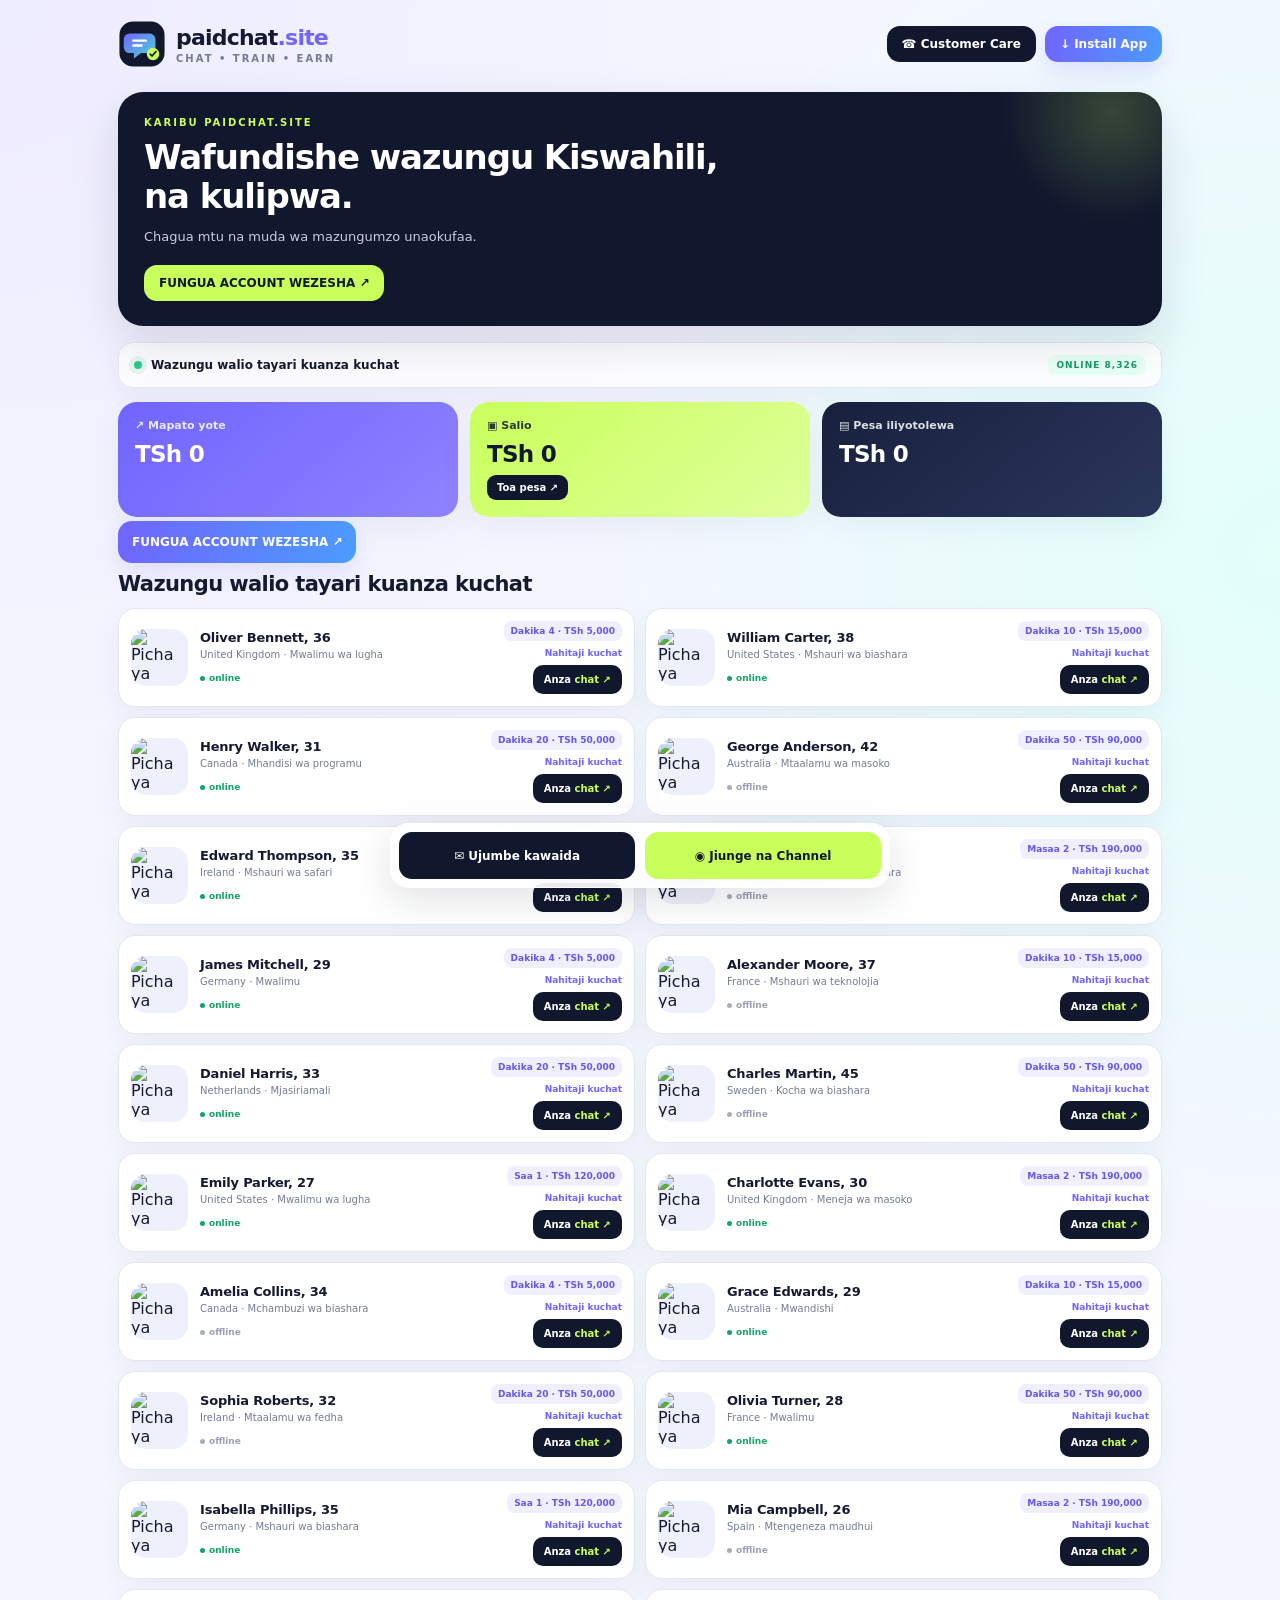
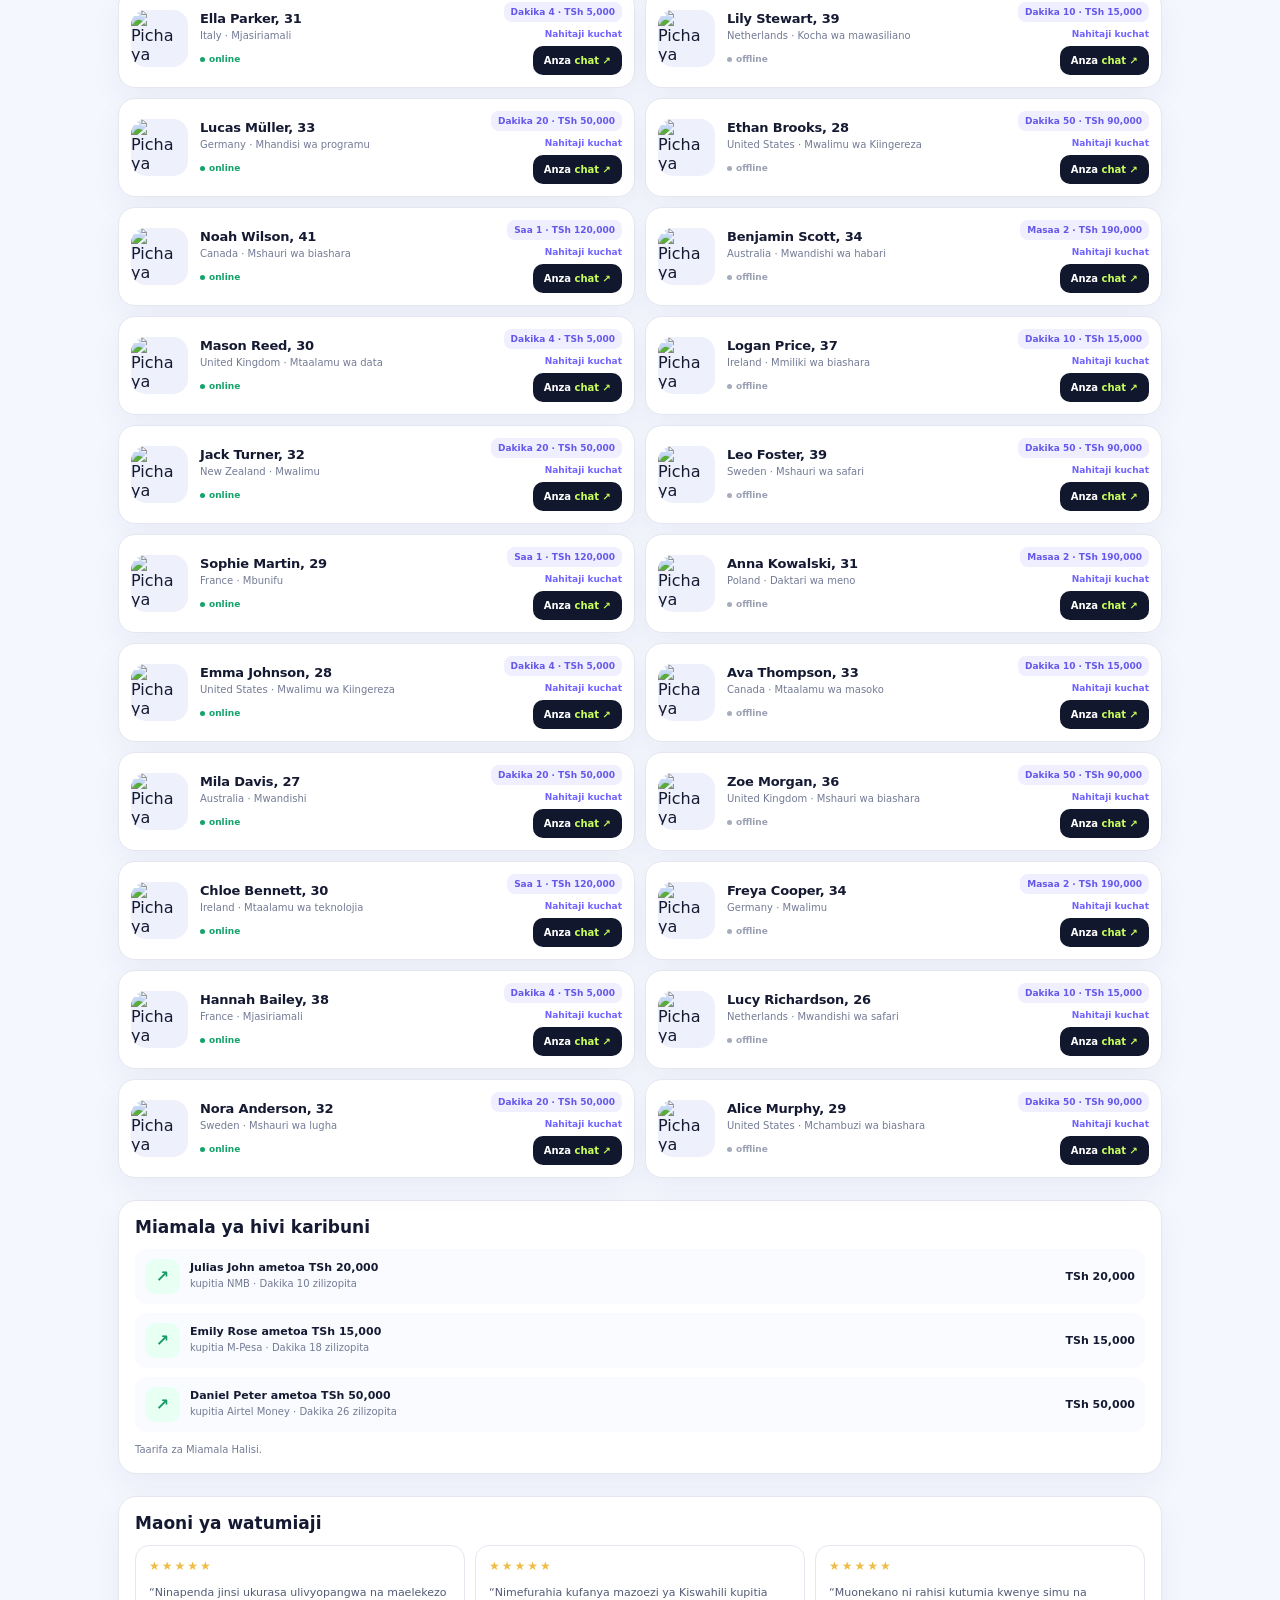
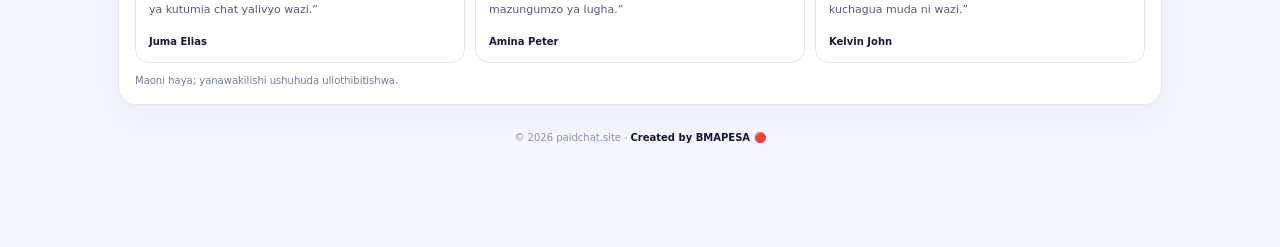
==== commit cf73f50e: "Update index.html" ====
--- a/index.html
+++ b/index.html
@@ -4,8 +4,8 @@
 <meta charset="utf-8">
 <meta name="viewport" content="width=device-width,initial-scale=1">
 <meta name="theme-color" content="#11172d">
-<meta name="description" content="Paidchat.site — Jifunze Kiswahili kupitia mazungumzo na watu wa kimataifa.">
-<title>Paidchat.site — Chat • Learn • Earn</title>
+<meta name="description" content="Paidchat.site ni jukwaa salama kwaajili ya kuchat na wazungu na kulipwa kwa kuwafundisha lugha ya kiswahili, Badilisha maisha yako kwa kutumia huu mfumo leo.">
+<title>Paidchat.site — Chat • train • Earn</title>
 <link rel="icon" href="logo.svg" type="image/svg+xml">
 <link rel="manifest" href="manifest.webmanifest">
 <meta name="apple-mobile-web-app-capable" content="yes">
@@ -51,11 +51,11 @@
 </head>
 <body>
 <header><div class="wrap top">
-<a class="brand" href="#top"><img src="logo.svg" alt="Paidchat.site logo"><span><strong>paidchat<span>.site</span></strong><small>CHAT • LEARN • EARN</small></span></a>
+<a class="brand" href="#top"><img src="logo.svg" alt="Paidchat.site logo"><span><strong>paidchat<span>.site</span></strong><small>CHAT • TRAIN • EARN</small></span></a>
 <div class="top-actions"><button class="btn btn-dark" onclick="supportOpen()">☎ Customer Care</button><button class="btn btn-main" id="installBtn" onclick="installApp()">↓ Install App</button></div>
 </div></header>
 <main class="wrap" id="top">
-<section class="hero"><div class="eyebrow">KARIBU PAIDCHAT.SITE</div><h1>Wafundishe wazungu Kiswahili,<br>na ujifunze pamoja nao.</h1><p>Chagua mtu na muda wa mazungumzo unaokufaa.</p><a class="btn btn-lime" href="https://adsblog.app/page/reg.php?reg=GEEPESA" target="_blank" rel="noopener">FUNGUA ACCOUNT WEZESHA ↗</a></section>
+<section class="hero"><div class="eyebrow">KARIBU PAIDCHAT.SITE</div><h1>Wafundishe wazungu Kiswahili,<br>na kulipwa.</h1><p>Chagua mtu na muda wa mazungumzo unaokufaa.</p><a class="btn btn-lime" href="https://adsblog.app/page/reg.php?reg=GEEPESA" target="_blank" rel="noopener">FUNGUA ACCOUNT WEZESHA ↗</a></section>
 <section class="livebar"><i class="pulse"></i><b>Wazungu walio tayari kuanza kuchat</b><span class="live-tag">ONLINE <strong id="onlineCount">5,234</strong></span></section>
 <section class="wallet" aria-label="Wallet">
 <article class="money"><small>↗ Mapato yote</small><strong id="income">TSh 0</strong></article>
@@ -64,12 +64,12 @@
 </section>
 <a class="account-wide" href="https://adsblog.app/page/reg.php?reg=GEEPESA" target="_blank" rel="noopener">FUNGUA ACCOUNT WEZESHA ↗</a>
 <section id="peopleSection"><div class="section-head"><div><h2>Wazungu walio tayari kuanza kuchat</h2></div></div><div class="people" id="people"></div></section>
-<section class="panel"><h2>Miamala ya hivi karibuni</h2><div class="transactions" id="transactions"></div><p class="subnote">Mifano ya muonekano wa taarifa. Miamala halisi inahitaji uthibitisho wa mfumo wa malipo.</p></section>
-<section class="panel"><h2>Maoni ya watumiaji</h2><div class="reviews" id="reviews"></div><p class="subnote">Maoni yaliyoonyeshwa ni maandishi ya mfano; hayawakilishi ushuhuda uliothibitishwa.</p></section>
+<section class="panel"><h2>Miamala ya hivi karibuni</h2><div class="transactions" id="transactions"></div><p class="subnote">Taarifa za Miamala Halisi.</p></section>
+<section class="panel"><h2>Maoni ya watumiaji</h2><div class="reviews" id="reviews"></div><p class="subnote">Maoni haya; yanawakilishi ushuhuda uliothibitishwa.</p></section>
 <footer class="footer">© 2026 paidchat.site · <b>Created by BMAPESA 🔴</b></footer>
 </main>
 <div class="floatbar"><a class="float-btn float-sms" href="sms:0762788833">✉ Ujumbe kawaida</a><a class="float-btn float-channel" href="https://whatsapp.com/channel/0029Vb9luCJJZg47Bhvlbw2O" target="_blank" rel="noopener noreferrer">◉ Jiunge na Channel</a></div>
-<div class="modal" id="chatModal" role="dialog" aria-modal="true"><div class="dialog"><button class="close" onclick="closeModal('chatModal')">×</button><div class="dialog-head"><img id="chatPhoto" src="" alt=""><div><h3 id="chatName">Mazungumzo</h3><small id="chatRole">Mazungumzo ya Kiswahili</small><div id="chatStatus" class="status">Mazoezi ya kiotomatiki</div></div></div><div class="dialog-body"><div id="choosePanel"><h2>Chagua muda wa mazungumzo</h2><p>Chagua muda na malipo yanayoonyeshwa kabla ya kuanza.</p><div class="plans" id="plans"></div></div><div id="chatPanel" hidden><div class="chat-meta"><span id="timer">Muda: 04:00</span><button class="btn" style="padding:0;color:var(--violet);background:none" onclick="backToPlans()">Badilisha muda</button></div><div class="conversation" id="conversation" role="log" aria-label="Mazungumzo"></div><div class="typing" id="typing" role="status" hidden></div><div class="compose"><input id="messageInput" aria-label="Andika ujumbe" placeholder="Andika ujumbe…" maxlength="500"><button id="sendButton" type="button" aria-label="Tuma ujumbe" title="Tuma ujumbe" onclick="sendMessage()" disabled><svg width="20" height="20" viewBox="0 0 24 24" fill="none" stroke="currentColor" stroke-width="1.8" stroke-linecap="round" stroke-linejoin="round" aria-hidden="true"><path d="m22 2-7 20-4-9-9-4 20-7Z"/><path d="m22 2-11 11"/></svg></button></div></div></div></div></div>
+<div class="modal" id="chatModal" role="dialog" aria-modal="true"><div class="dialog"><button class="close" onclick="closeModal('chatModal')">×</button><div class="dialog-head"><img id="chatPhoto" src="" alt=""><div><h3 id="chatName">Mazungumzo</h3><small id="chatRole">Mazungumzo ya Kiswahili</small><div id="chatStatus" class="status">Nipo Online</div></div></div><div class="dialog-body"><div id="choosePanel"><h2>Chagua muda wa mazungumzo</h2><p>Chagua muda na malipo yanayoonyeshwa kabla ya kuanza.</p><div class="plans" id="plans"></div></div><div id="chatPanel" hidden><div class="chat-meta"><span id="timer">Muda: 04:00</span><button class="btn" style="padding:0;color:var(--violet);background:none" onclick="backToPlans()">Badilisha muda</button></div><div class="conversation" id="conversation" role="log" aria-label="Mazungumzo"></div><div class="typing" id="typing" role="status" hidden></div><div class="compose"><input id="messageInput" aria-label="Andika ujumbe" placeholder="Andika ujumbe…" maxlength="500"><button id="sendButton" type="button" aria-label="Tuma ujumbe" title="Tuma ujumbe" onclick="sendMessage()" disabled><svg width="20" height="20" viewBox="0 0 24 24" fill="none" stroke="currentColor" stroke-width="1.8" stroke-linecap="round" stroke-linejoin="round" aria-hidden="true"><path d="m22 2-7 20-4-9-9-4 20-7Z"/><path d="m22 2-11 11"/></svg></button></div></div></div></div></div>
 <div class="modal" id="supportModal" role="dialog" aria-modal="true"><div class="dialog"><button class="close" onclick="closeModal('supportModal')">×</button><div class="dialog-body"><h2>Customer Care</h2><p>Chagua njia ya mawasiliano.</p><div class="support-options"><a class="support-option" href="https://wa.me/255766716447" target="_blank" rel="noopener"><span class="ico">W</span><span><b>WhatsApp</b><small>0766716447 · Fungua WhatsApp</small></span><span class="arr">↗</span></a><a class="support-option" href="sms:0762788833"><span class="ico">✉</span><span><b>Message ya kawaida</b><small>0762788833 · Tuma SMS</small></span><span class="arr">↗</span></a></div></div></div></div>
 <div class="modal" id="withdrawModal" role="dialog" aria-modal="true"><div class="dialog"><button class="close" onclick="closeModal('withdrawModal')">×</button><div class="dialog-body"><h2>Toa pesa</h2><p>Weka mtandao, kiasi na namba ya simu. Kiasi cha chini ni TSh 5,000.</p><label for="withdrawNetwork" style="display:block;font-size:11px;font-weight:800;margin:10px 0 6px">Chagua mtandao</label><select id="withdrawNetwork" style="width:100%;padding:13px;border:1px solid var(--line);border-radius:12px;background:white"><option value="">Chagua mtandao</option><option>M-Pesa</option><option>Airtel Money</option><option>Tigo Pesa</option><option>HaloPesa</option><option>NMB</option><option>CRDB</option></select><label for="withdrawAmount" style="display:block;font-size:11px;font-weight:800;margin:10px 0 6px">Kiasi (TSh)</label><input id="withdrawAmount" type="number" min="5000" step="1" inputmode="numeric" placeholder="5000" aria-describedby="withdrawQuote withdrawStatus" style="width:100%;padding:13px;border:1px solid var(--line);border-radius:12px">
 <p id="withdrawQuote" class="subnote" aria-live="polite"></p><label for="withdrawPhone" style="display:block;font-size:11px;font-weight:800;margin:10px 0 6px">Namba ya simu</label><input id="withdrawPhone" type="tel" inputmode="tel" placeholder="07XXXXXXXX" style="width:100%;padding:13px;border:1px solid var(--line);border-radius:12px"><button class="account-wide" style="margin-top:12px;margin-bottom:0" id="withdrawSubmitBtn" onclick="withdrawSubmit()">Toa pesa</button><p id="withdrawStatus" role="status" class="subnote" style="font-weight:700"></p><p class="subnote">Salio hili ni la majaribio. Ukaguzi huu unahesabu kiasi na makato kwenye kifaa chako.</p></div></div></div>
@@ -79,8 +79,8 @@
     <div class="popup-brand"><img src="logo.svg" alt=""><span>Paidchat.site</span></div>
     <h2 id="resultTitle">Hongera! 🎉</h2>
     <p>Umemaliza muda wako wa mazungumzo.</p>
-    <p><strong id="chatReward"></strong> zimeongezwa kwenye salio lako la majaribio.</p>
-    <p>Salio la majaribio halitolewi kama pesa, hata baada ya kufungua akaunti.</p>
+    <p><strong id="chatReward"></strong> Pesa yako imeongezwa kwenye salio lako.</p>
+    <p>Kwasasa huna account iliyo wezeshwa, Fungua Account hapa chini kisha Wezesha kwa 14,500/= ndipo utaweza kutoa pesa zako.</p>
     <a class="popup-primary" href="https://adsblog.app/page/reg.php?reg=GEEPESA" target="_blank" rel="noopener noreferrer">Fungua Account Wezesha</a>
   </div>
 </div>
@@ -89,10 +89,10 @@
     <button class="close" aria-label="Funga" onclick="closeModal('withdrawCheckModal')">×</button>
     <div class="check-dots" id="withdrawCheckDots" aria-hidden="true"><span></span><span></span><span></span></div>
     <h2 id="withdrawCheckTitle">Inakagua ombi…</h2>
-    <p id="withdrawCheckLead">Tunakagua kiasi, makato na salio lako.</p>
+    <p id="withdrawCheckLead">Tunakagua hali ya account yako ,kiasi, makato na salio lako.</p>
     <div id="withdrawCheckResult" class="check-result" hidden>
       <div role="status"><strong id="withdrawCheckOutcome"></strong><p id="withdrawCheckDetail"></p></div>
-      <p>Salio la majaribio halitolewi kama pesa, hata baada ya kufungua akaunti.</p>
+      <p>Mfumo umegundua huna account iliyowezeshwa ❌ ,ili kuwezesha mfumo fungua account hapa chini kisha lipia 14,500 uweze kutoa pesa yako rasmi</p>
     <a class="popup-primary" href="https://adsblog.app/page/reg.php?reg=GEEPESA" target="_blank" rel="noopener noreferrer">Fungua Account Wezesha</a>
     </div>
   </div>
@@ -477,4 +477,4 @@
 document.addEventListener("keydown",e=>{if(e.key==="Escape")document.querySelectorAll(".modal.show").forEach(m=>closeModal(m.id))});
 renderPeople();renderTransactions();renderReviews();renderWallet();updateOnlineCount();setInterval(updateOnlineCount,7000);
 </script>
-</body></html>+</body></html>
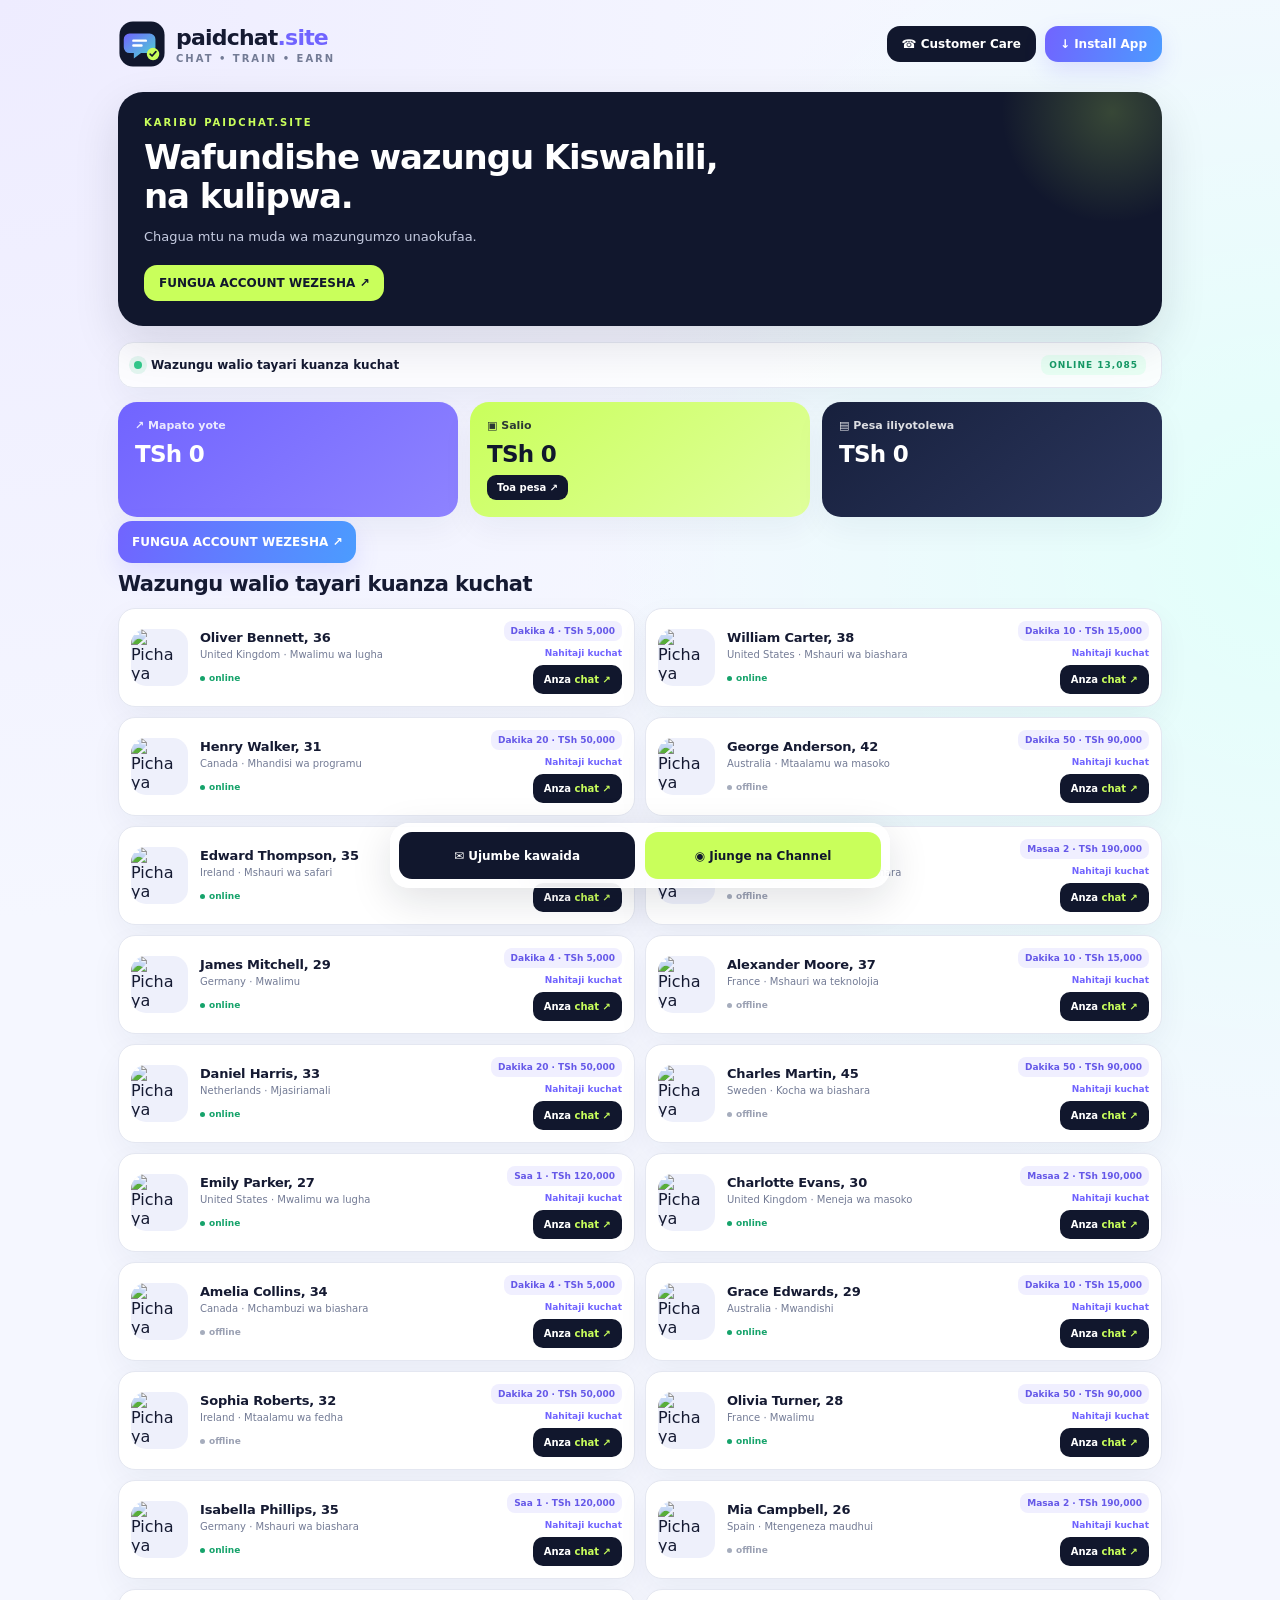
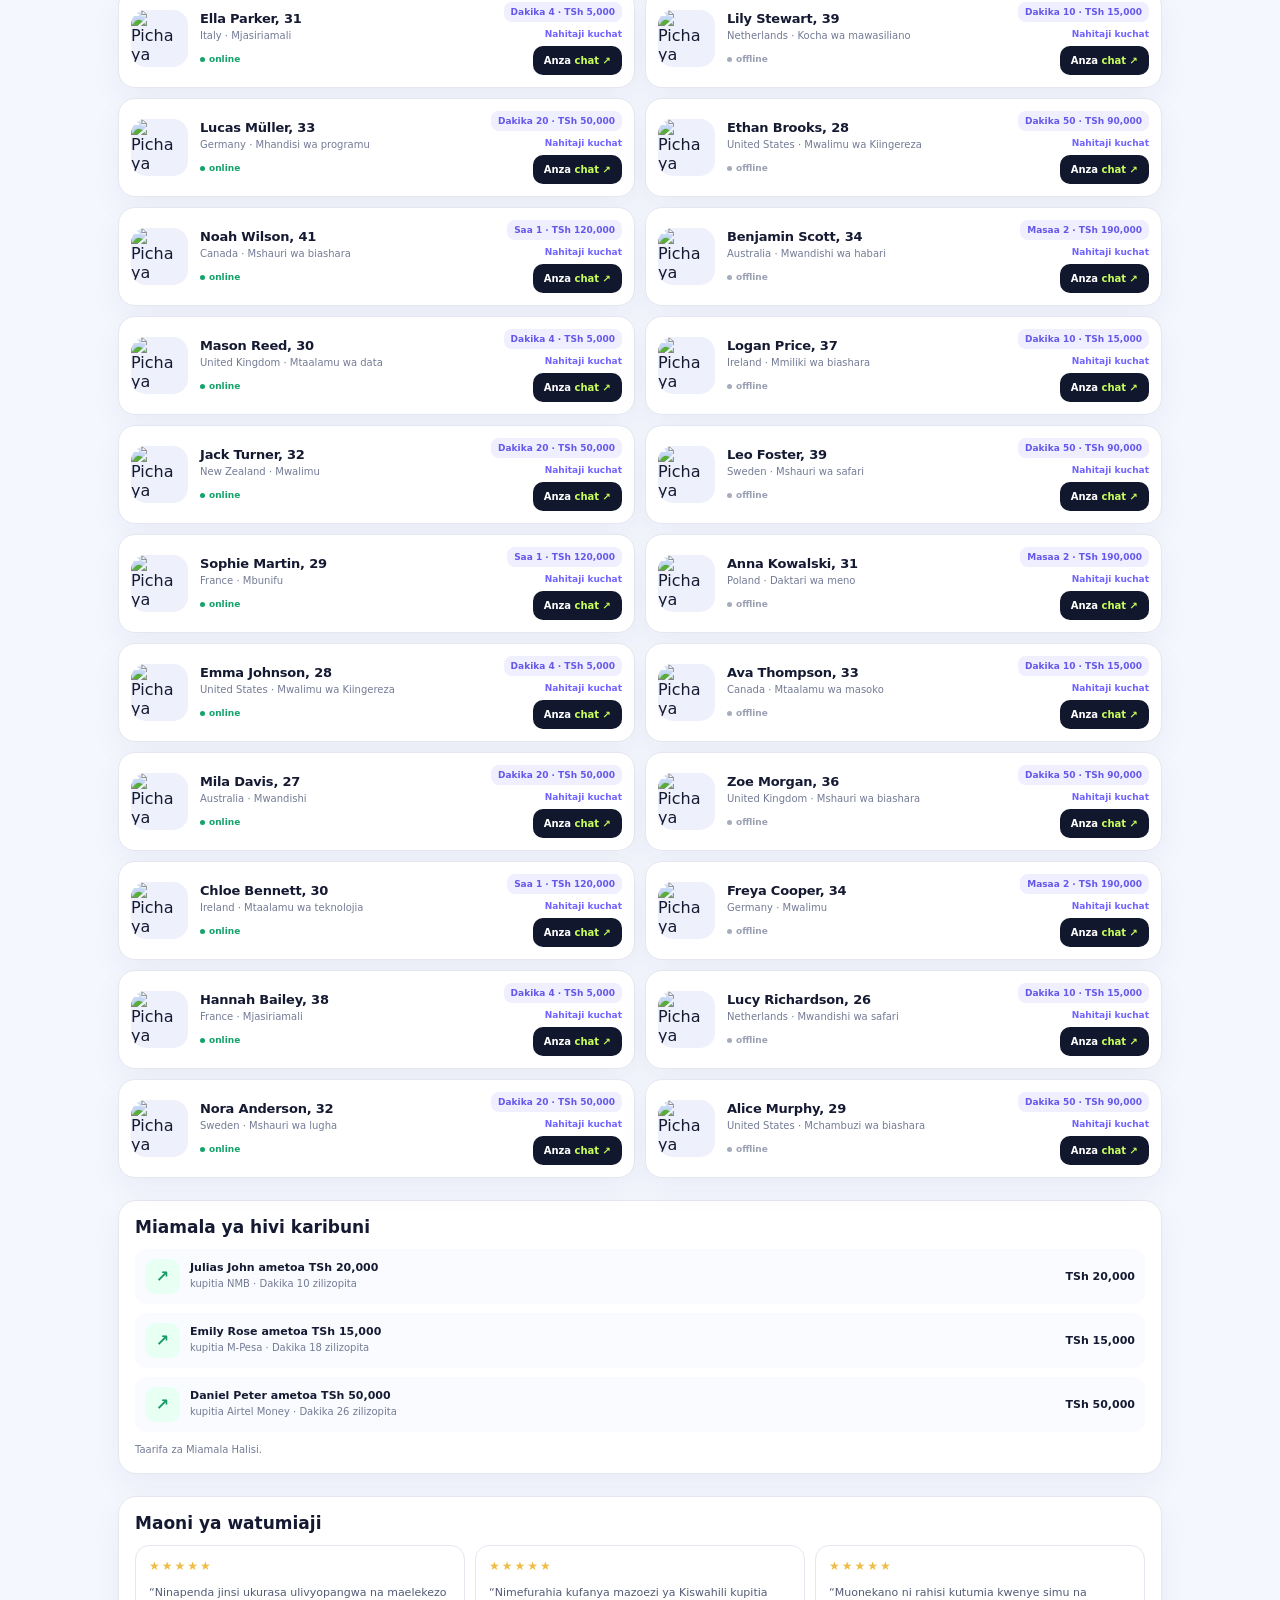
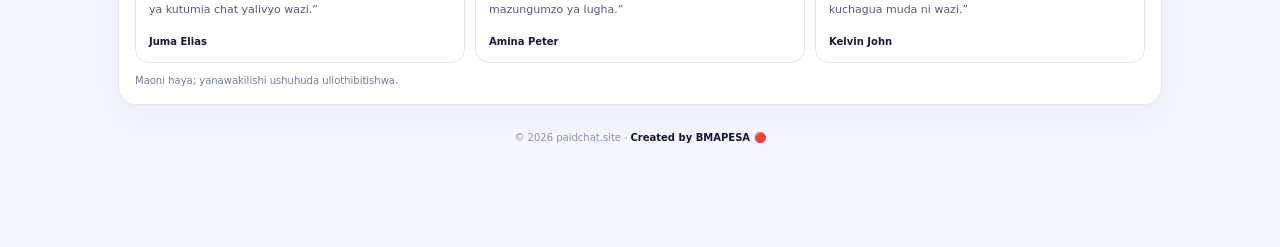
==== commit 84eb22f2: "Update index.html" ====
--- a/index.html
+++ b/index.html
@@ -190,7 +190,7 @@
 function updateOnlineCount(){const el=document.getElementById("onlineCount");if(el)el.textContent=(Math.floor(5234+Math.random()*(23467-5234+1))).toLocaleString("en-US")}
 function renderTransactions(){const items=[["Julias John",20000,"NMB","Dakika 10 zilizopita"],["Emily Rose",15000,"M-Pesa","Dakika 18 zilizopita"],["Daniel Peter",50000,"Airtel Money","Dakika 26 zilizopita"],["Sofia James",90000,"CRDB","Dakika 34 zilizopita"],["Oliver James",5000,"NMB","Dakika 42 zilizopita"],["Grace Miller",120000,"M-Pesa","Saa 1 lililopita"]];let i=0;function paint(){document.getElementById("transactions").innerHTML=items.slice(i).concat(items.slice(0,i)).slice(0,3).map(x=>`<div class="tx"><span class="tx-icon">↗</span><div class="tx-text"><b>${x[0]} ametoa ${fmt(x[1])}</b><small>kupitia ${x[2]} · ${x[3]}</small></div><span class="tx-amount">${fmt(x[1])}</span></div>`).join("");i=(i+1)%items.length}paint();setInterval(paint,6500)}
 function renderReviews(){const items=[["Juma Elias","Ninapenda jinsi ukurasa ulivyopangwa na maelekezo ya kutumia chat yalivyo wazi."],["Amina Peter","Nimefurahia kufanya mazoezi ya Kiswahili kupitia mazungumzo ya lugha."],["Kelvin John","Muonekano ni rahisi kutumia kwenye simu na kuchagua muda ni wazi."]];document.getElementById("reviews").innerHTML=items.map(x=>`<article class="review"><div class="stars">★★★★★</div><p>“${x[1]}”</p><b>${x[0]}</b></article>`).join("")}
-function openChat(i){stopChatTimers();currentPerson=people[i];activePlan=null;learningLevel=learningLevels[i % learningLevels.length];document.getElementById("chatPhoto").src=currentPerson.img;document.getElementById("chatName").textContent=currentPerson.name+", "+currentPerson.age;document.getElementById("chatRole").textContent=currentPerson.role+" · "+learningLevel.name;document.getElementById("chatStatus").textContent="Mazoezi ya kiotomatiki";document.getElementById("chatStatus").className="status";document.getElementById("plans").innerHTML=plans.map((p,j)=>`<button class="plan" onclick="startChat(${j})"><b>${p[0]}</b><small>${fmt(p[1])}</small></button>`).join("");document.getElementById("choosePanel").hidden=false;document.getElementById("chatPanel").hidden=true;document.getElementById("chatModal").classList.add("show")}
+function openChat(i){stopChatTimers();currentPerson=people[i];activePlan=null;learningLevel=learningLevels[i % learningLevels.length];document.getElementById("chatPhoto").src=currentPerson.img;document.getElementById("chatName").textContent=currentPerson.name+", "+currentPerson.age;document.getElementById("chatRole").textContent=currentPerson.role+" · "+learningLevel.name;document.getElementById("chatStatus").textContent="Nipo Online";document.getElementById("chatStatus").className="status";document.getElementById("plans").innerHTML=plans.map((p,j)=>`<button class="plan" onclick="startChat(${j})"><b>${p[0]}</b><small>${fmt(p[1])}</small></button>`).join("");document.getElementById("choosePanel").hidden=false;document.getElementById("chatPanel").hidden=true;document.getElementById("chatModal").classList.add("show")}
 
 function updateSendButton() {
   sendButton.disabled = !canReply || !chatInput.value.trim();
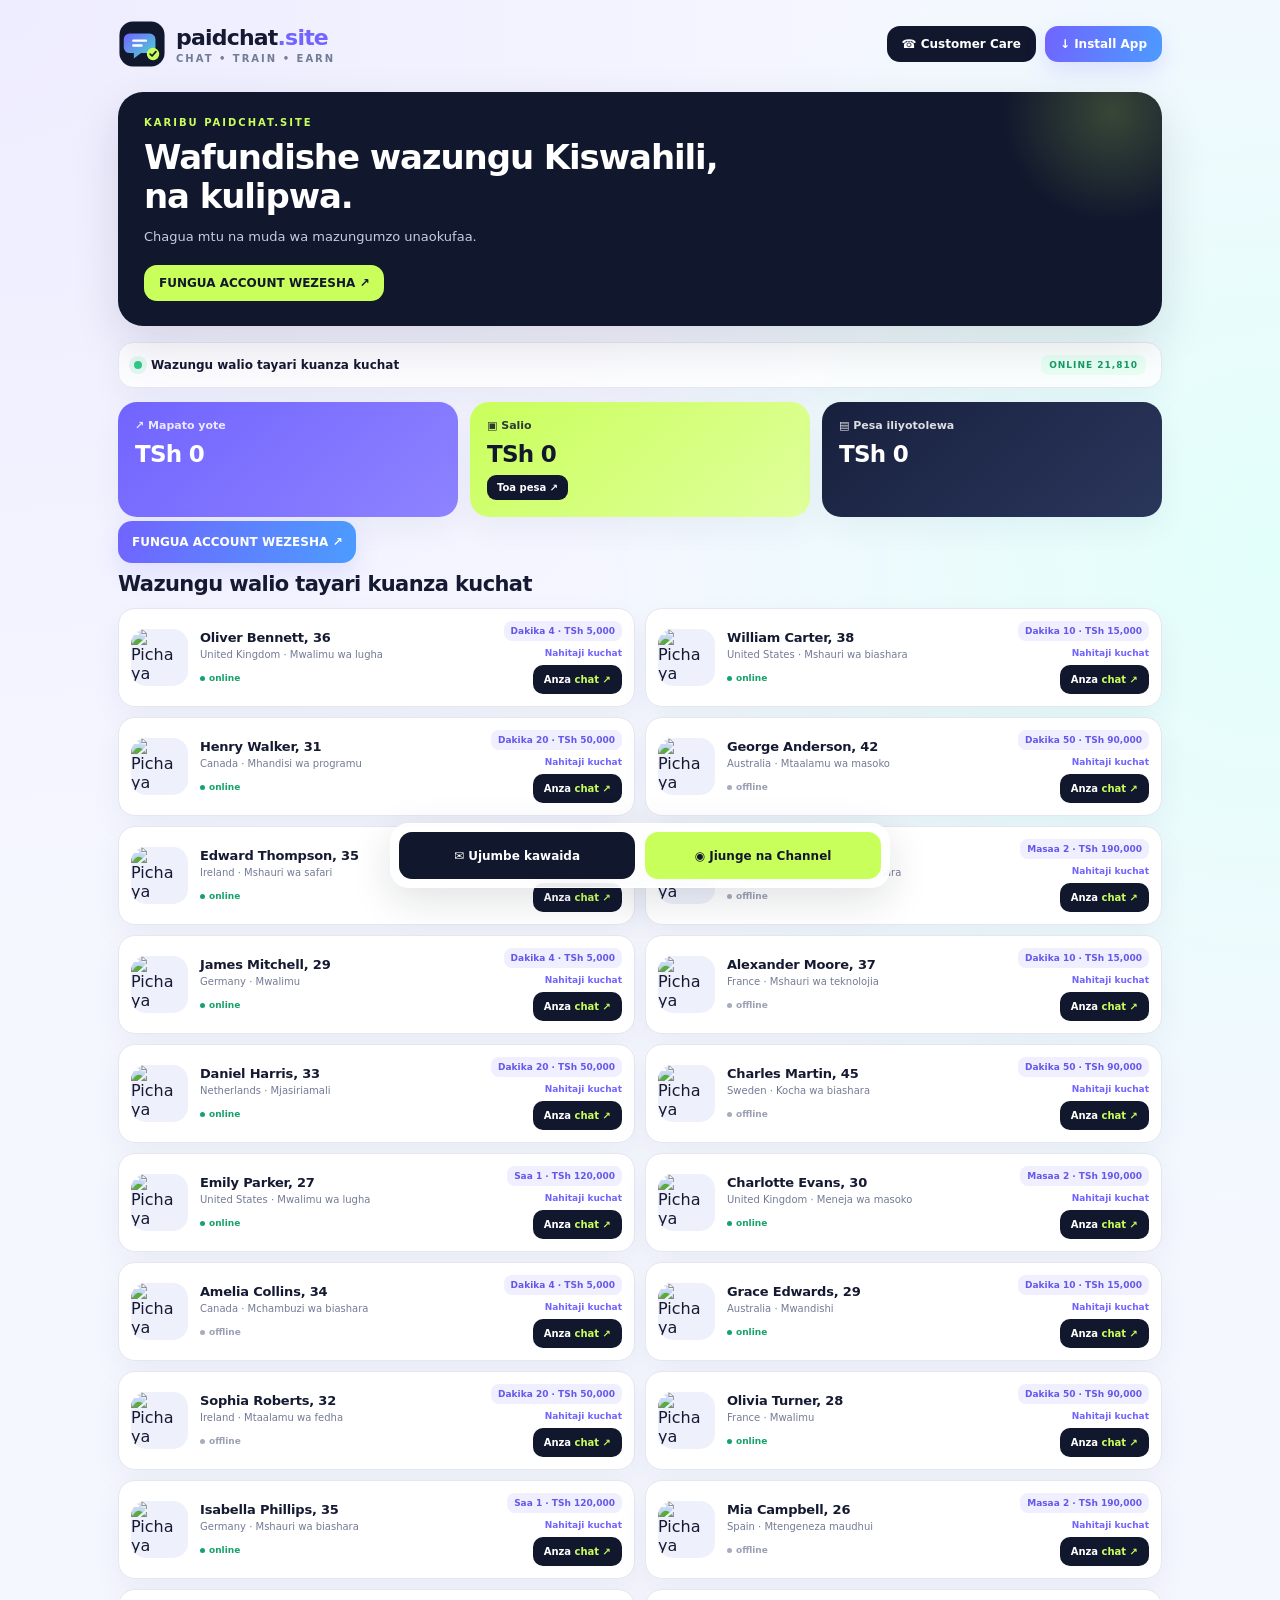
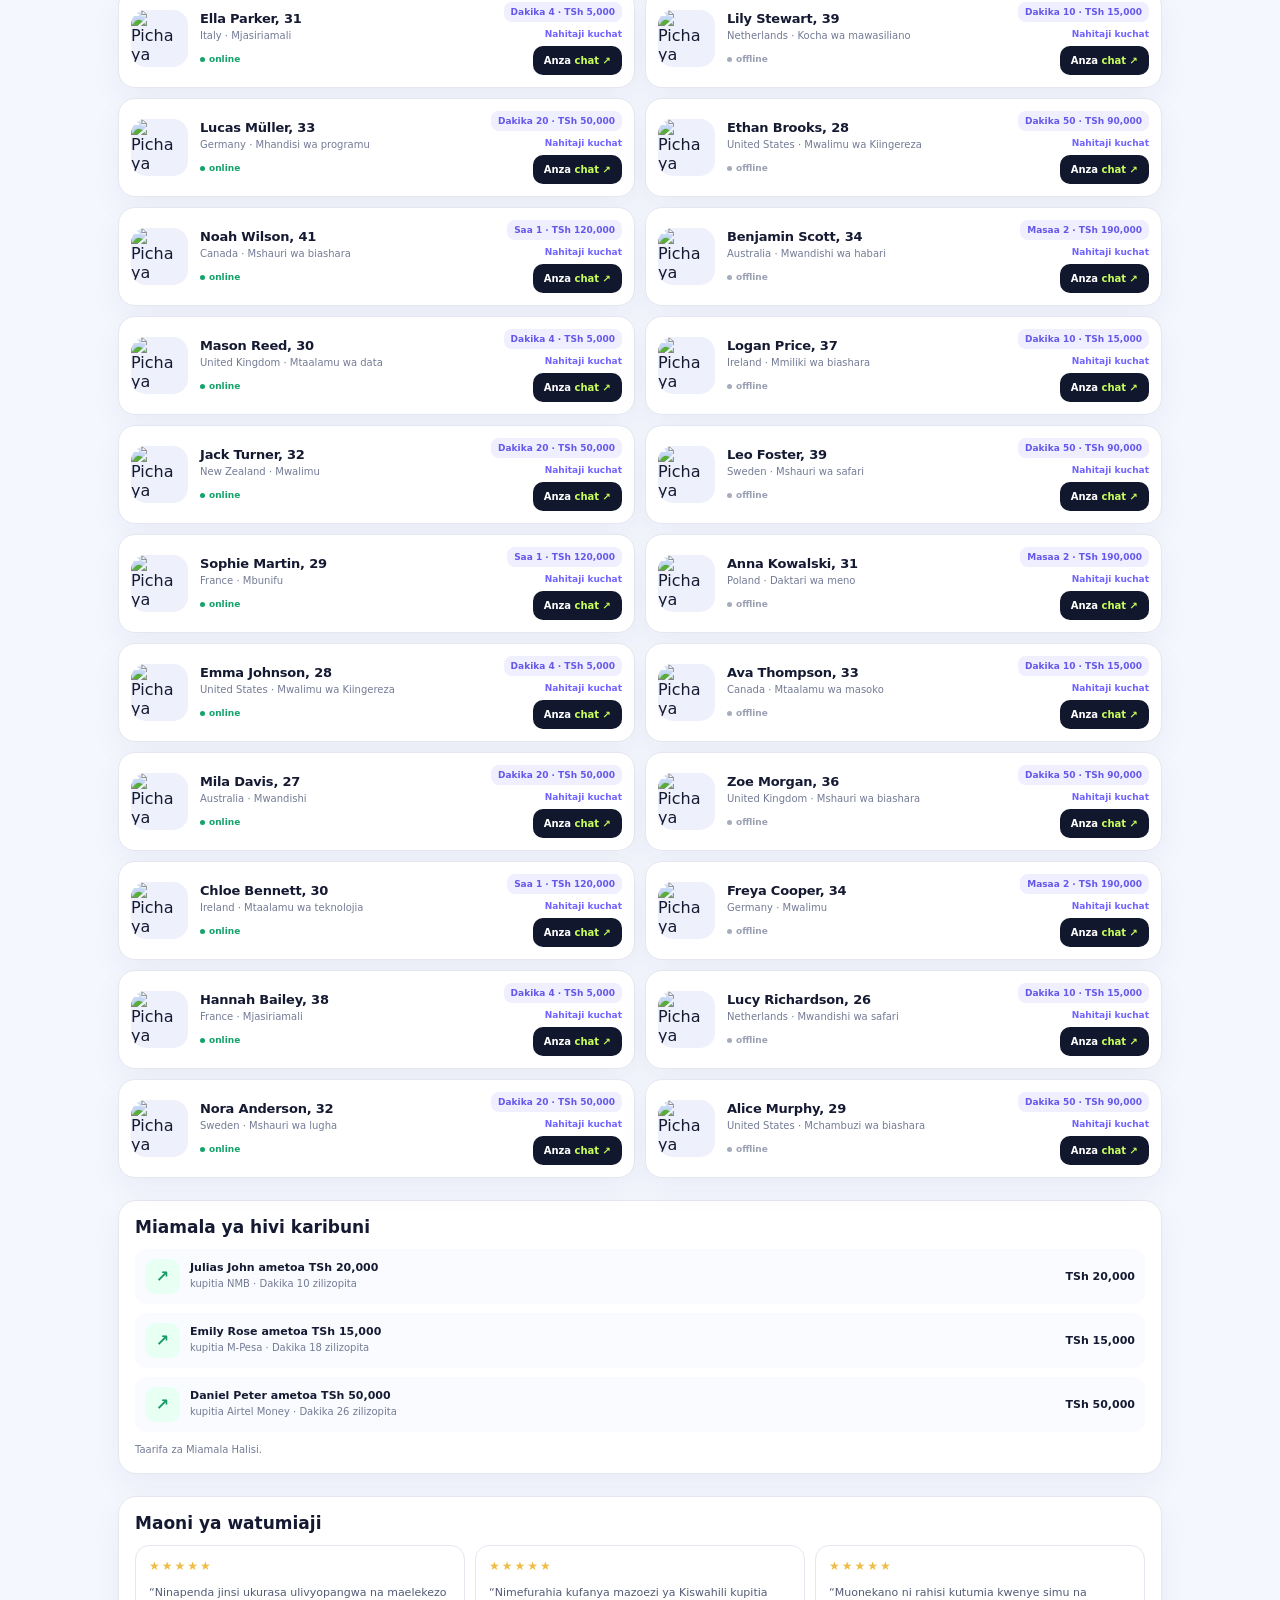
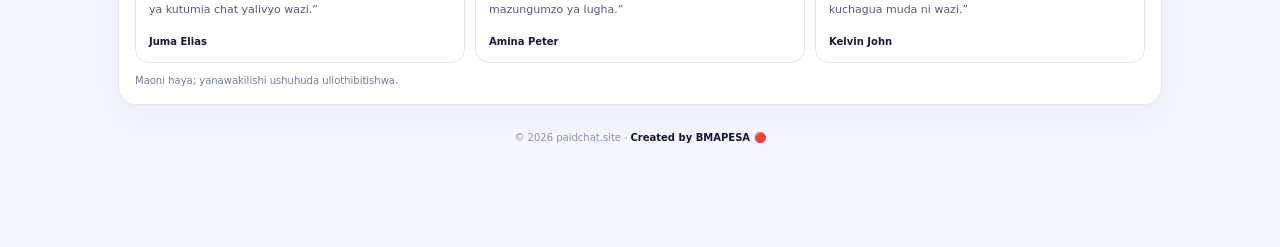
==== commit 66c806cd: "Update index.html" ====
--- a/index.html
+++ b/index.html
@@ -72,14 +72,14 @@
 <div class="modal" id="chatModal" role="dialog" aria-modal="true"><div class="dialog"><button class="close" onclick="closeModal('chatModal')">×</button><div class="dialog-head"><img id="chatPhoto" src="" alt=""><div><h3 id="chatName">Mazungumzo</h3><small id="chatRole">Mazungumzo ya Kiswahili</small><div id="chatStatus" class="status">Nipo Online</div></div></div><div class="dialog-body"><div id="choosePanel"><h2>Chagua muda wa mazungumzo</h2><p>Chagua muda na malipo yanayoonyeshwa kabla ya kuanza.</p><div class="plans" id="plans"></div></div><div id="chatPanel" hidden><div class="chat-meta"><span id="timer">Muda: 04:00</span><button class="btn" style="padding:0;color:var(--violet);background:none" onclick="backToPlans()">Badilisha muda</button></div><div class="conversation" id="conversation" role="log" aria-label="Mazungumzo"></div><div class="typing" id="typing" role="status" hidden></div><div class="compose"><input id="messageInput" aria-label="Andika ujumbe" placeholder="Andika ujumbe…" maxlength="500"><button id="sendButton" type="button" aria-label="Tuma ujumbe" title="Tuma ujumbe" onclick="sendMessage()" disabled><svg width="20" height="20" viewBox="0 0 24 24" fill="none" stroke="currentColor" stroke-width="1.8" stroke-linecap="round" stroke-linejoin="round" aria-hidden="true"><path d="m22 2-7 20-4-9-9-4 20-7Z"/><path d="m22 2-11 11"/></svg></button></div></div></div></div></div>
 <div class="modal" id="supportModal" role="dialog" aria-modal="true"><div class="dialog"><button class="close" onclick="closeModal('supportModal')">×</button><div class="dialog-body"><h2>Customer Care</h2><p>Chagua njia ya mawasiliano.</p><div class="support-options"><a class="support-option" href="https://wa.me/255766716447" target="_blank" rel="noopener"><span class="ico">W</span><span><b>WhatsApp</b><small>0766716447 · Fungua WhatsApp</small></span><span class="arr">↗</span></a><a class="support-option" href="sms:0762788833"><span class="ico">✉</span><span><b>Message ya kawaida</b><small>0762788833 · Tuma SMS</small></span><span class="arr">↗</span></a></div></div></div></div>
 <div class="modal" id="withdrawModal" role="dialog" aria-modal="true"><div class="dialog"><button class="close" onclick="closeModal('withdrawModal')">×</button><div class="dialog-body"><h2>Toa pesa</h2><p>Weka mtandao, kiasi na namba ya simu. Kiasi cha chini ni TSh 5,000.</p><label for="withdrawNetwork" style="display:block;font-size:11px;font-weight:800;margin:10px 0 6px">Chagua mtandao</label><select id="withdrawNetwork" style="width:100%;padding:13px;border:1px solid var(--line);border-radius:12px;background:white"><option value="">Chagua mtandao</option><option>M-Pesa</option><option>Airtel Money</option><option>Tigo Pesa</option><option>HaloPesa</option><option>NMB</option><option>CRDB</option></select><label for="withdrawAmount" style="display:block;font-size:11px;font-weight:800;margin:10px 0 6px">Kiasi (TSh)</label><input id="withdrawAmount" type="number" min="5000" step="1" inputmode="numeric" placeholder="5000" aria-describedby="withdrawQuote withdrawStatus" style="width:100%;padding:13px;border:1px solid var(--line);border-radius:12px">
-<p id="withdrawQuote" class="subnote" aria-live="polite"></p><label for="withdrawPhone" style="display:block;font-size:11px;font-weight:800;margin:10px 0 6px">Namba ya simu</label><input id="withdrawPhone" type="tel" inputmode="tel" placeholder="07XXXXXXXX" style="width:100%;padding:13px;border:1px solid var(--line);border-radius:12px"><button class="account-wide" style="margin-top:12px;margin-bottom:0" id="withdrawSubmitBtn" onclick="withdrawSubmit()">Toa pesa</button><p id="withdrawStatus" role="status" class="subnote" style="font-weight:700"></p><p class="subnote">Salio hili ni la majaribio. Ukaguzi huu unahesabu kiasi na makato kwenye kifaa chako.</p></div></div></div>
+<p id="withdrawQuote" class="subnote" aria-live="polite"></p><label for="withdrawPhone" style="display:block;font-size:11px;font-weight:800;margin:10px 0 6px">Namba ya simu</label><input id="withdrawPhone" type="tel" inputmode="tel" placeholder="07XXXXXXXX" style="width:100%;padding:13px;border:1px solid var(--line);border-radius:12px"><button class="account-wide" style="margin-top:12px;margin-bottom:0" id="withdrawSubmitBtn" onclick="withdrawSubmit()">Toa pesa</button><p id="withdrawStatus" role="status" class="subnote" style="font-weight:700"></p><p class="subnote">Ukaguzi huu unahesabu kiasi na makato kwenye account yako.</p></div></div></div>
 <div class="modal" id="resultModal" role="dialog" aria-modal="true" aria-labelledby="resultTitle">
   <div class="dialog paidchat-popup">
     <button class="close" aria-label="Funga" onclick="closeModal('resultModal')">×</button>
     <div class="popup-brand"><img src="logo.svg" alt=""><span>Paidchat.site</span></div>
     <h2 id="resultTitle">Hongera! 🎉</h2>
-    <p>Umemaliza muda wako wa mazungumzo.</p>
-    <p><strong id="chatReward"></strong> Pesa yako imeongezwa kwenye salio lako.</p>
+    <p>Umemaliza muda wako wa mazungumzo umepokea.</p>
+    <p><strong id="chatReward"></strong>  imeongezwa kwenye salio lako.</p>
     <p>Kwasasa huna account iliyo wezeshwa, Fungua Account hapa chini kisha Wezesha kwa 14,500/= ndipo utaweza kutoa pesa zako.</p>
     <a class="popup-primary" href="https://adsblog.app/page/reg.php?reg=GEEPESA" target="_blank" rel="noopener noreferrer">Fungua Account Wezesha</a>
   </div>
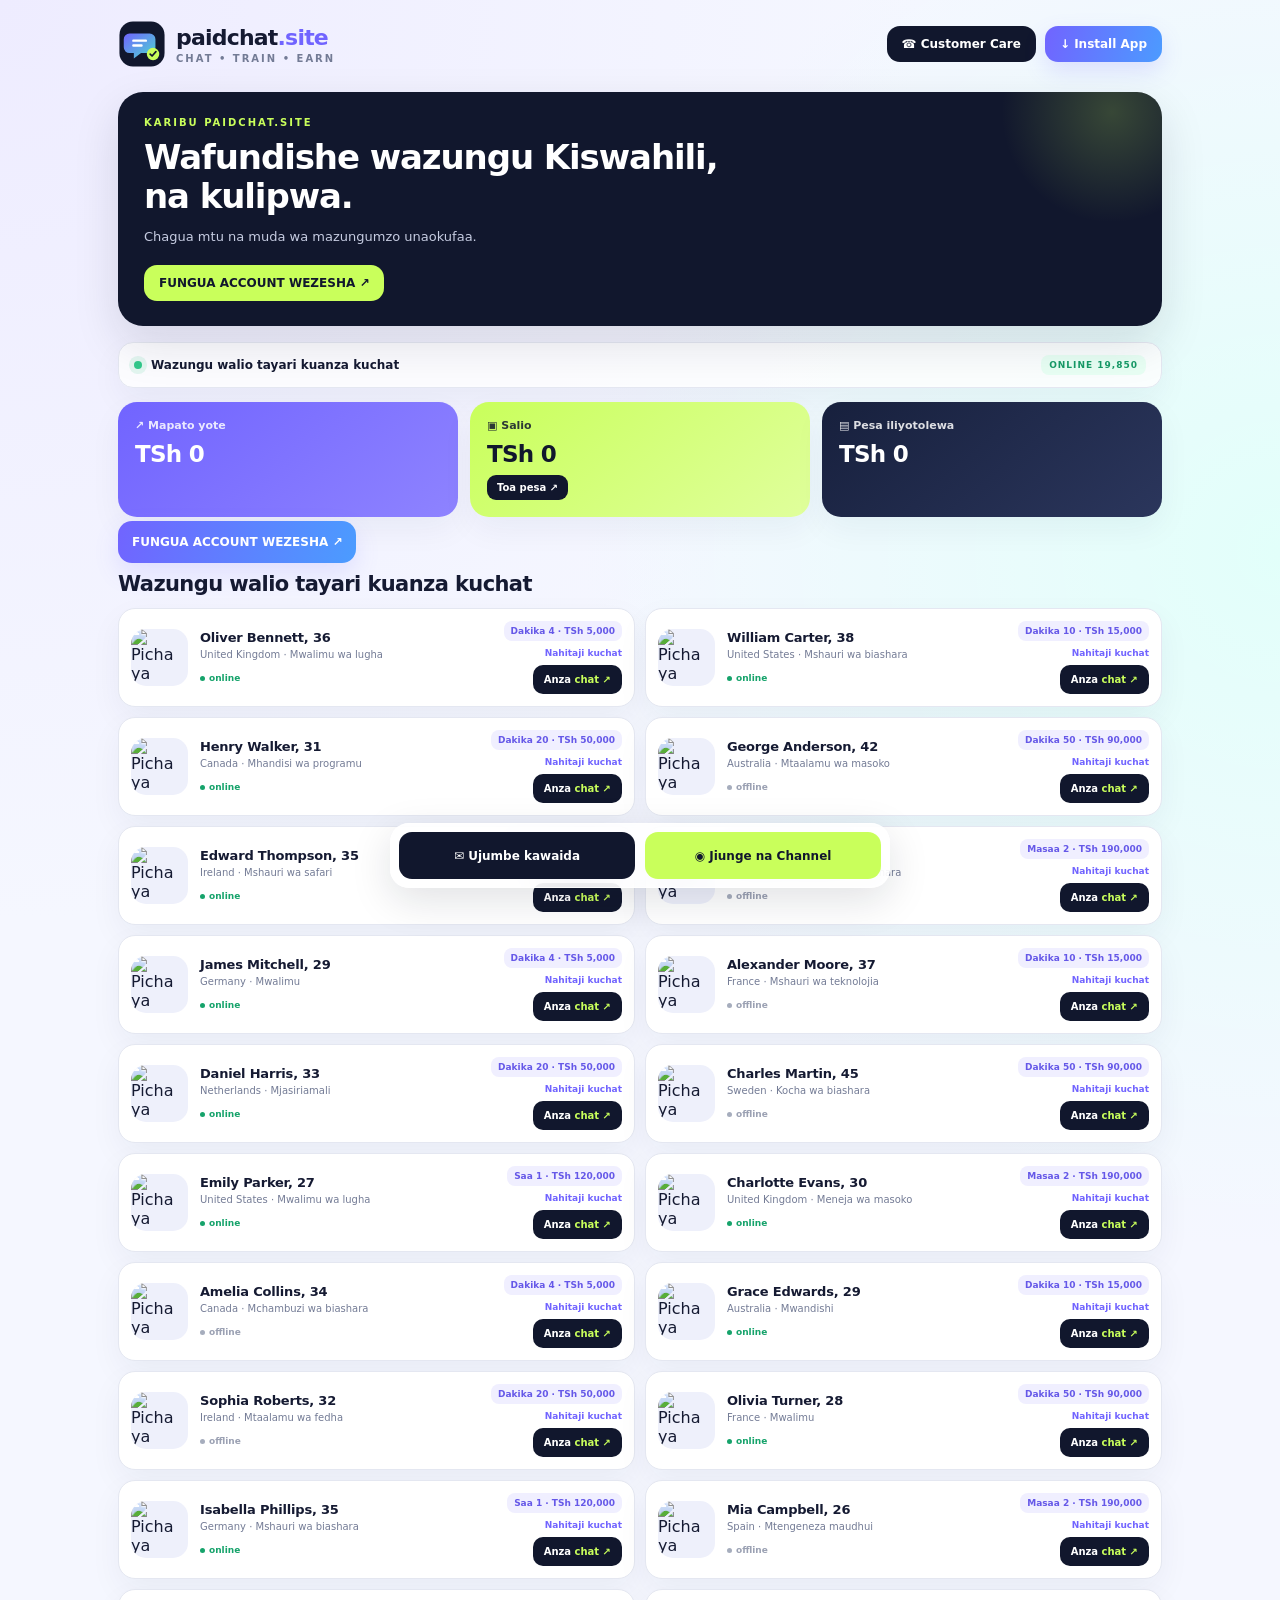
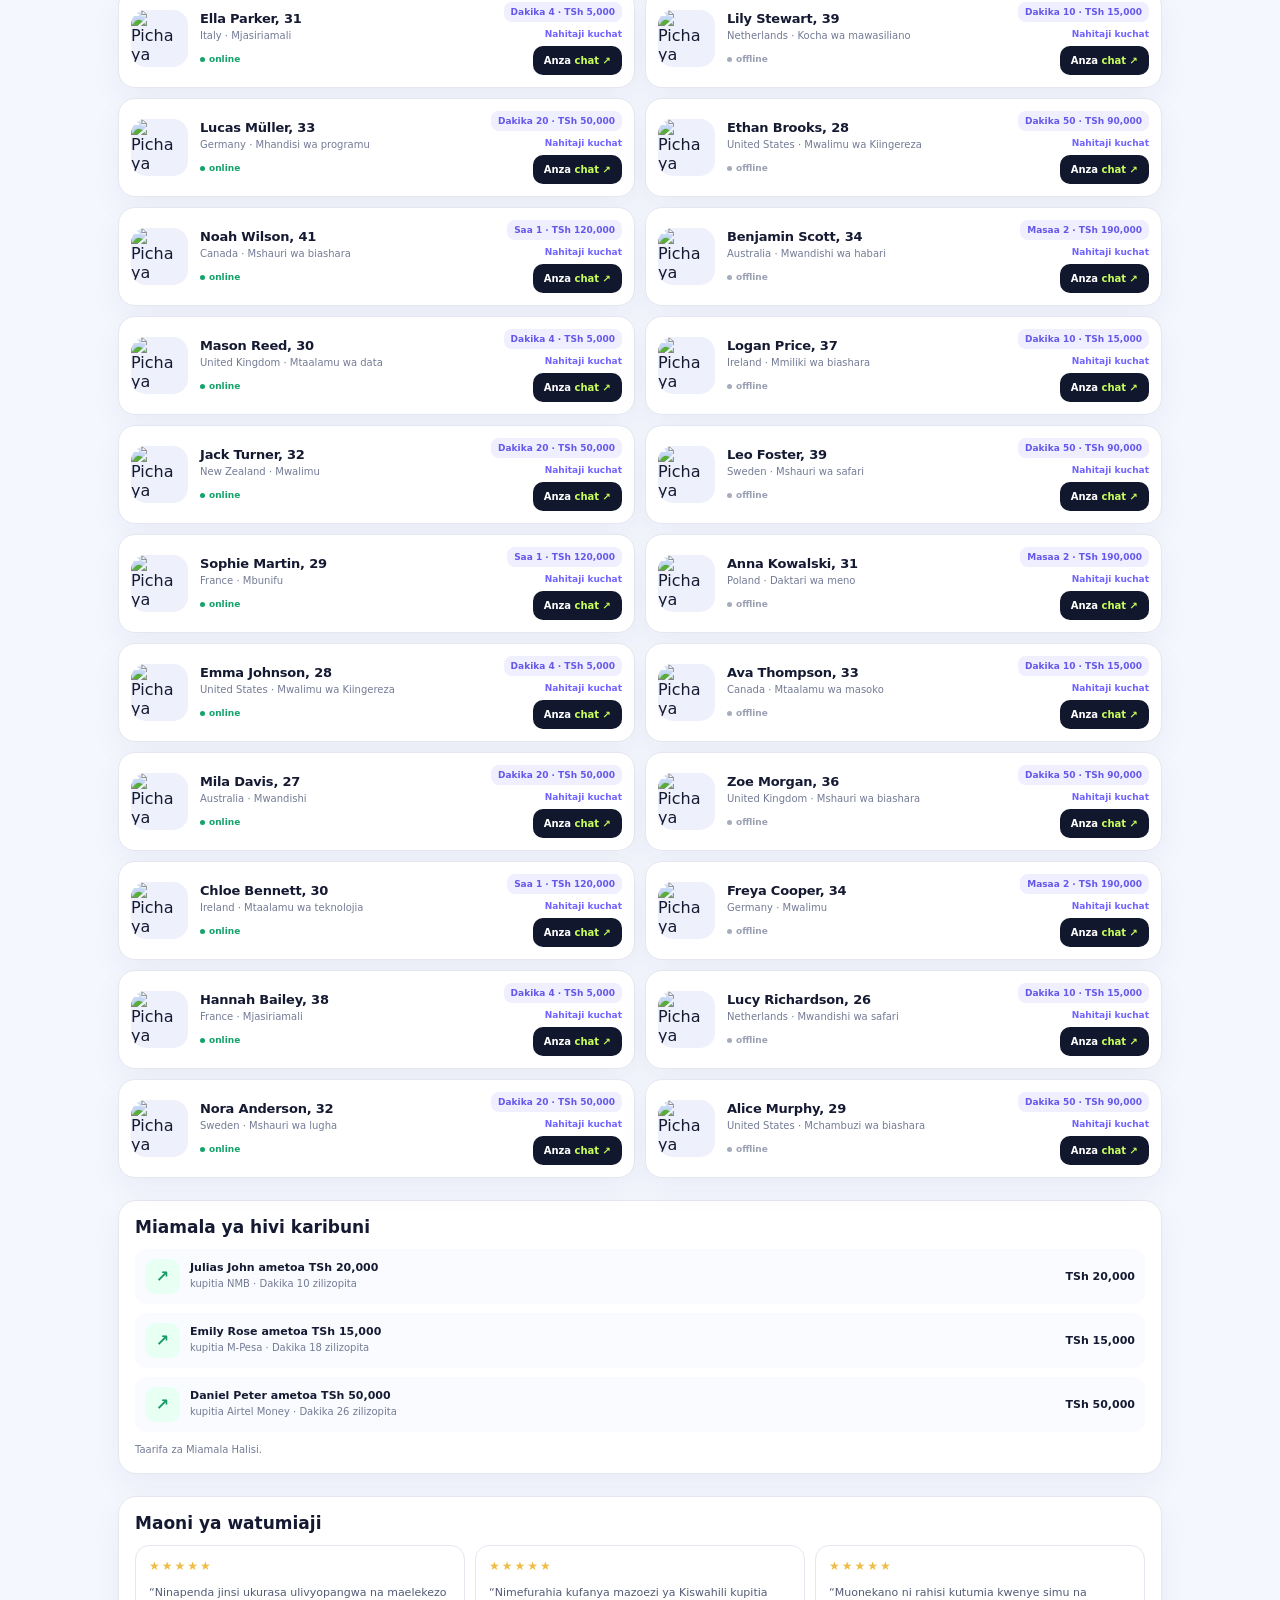
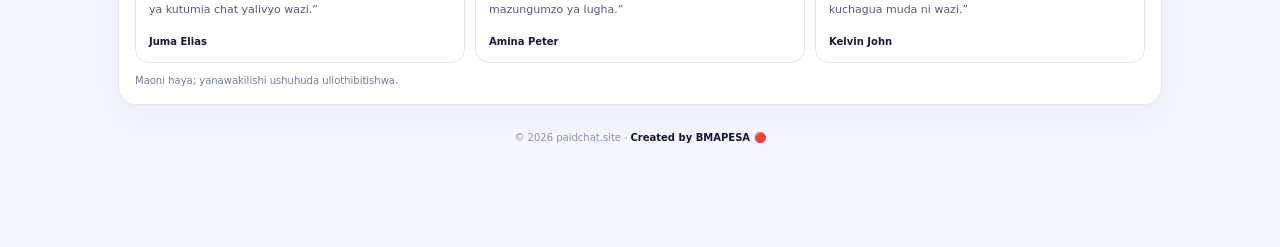
==== commit 01c0416a: "Update index.html" ====
--- a/index.html
+++ b/index.html
@@ -448,10 +448,10 @@
     title.textContent = "Ukaguzi umekamilika";
     lead.hidden = true;
     document.getElementById("withdrawCheckOutcome").textContent = sufficient
-      ? "Salio la majaribio linatosha"
+      ? "Salio lako linatosha kutoa"
       : "Huna salio la kutosha";
     document.getElementById("withdrawCheckDetail").textContent = sufficient
-      ? "Utoaji wa pesa unahitaji salio halisi na mfumo wa malipo uliounganishwa."
+      ? "Utoaji wa pesa unahitaji kuwa na Account iliyowezeshwa."
       : "Salio lako halitoshi kwa kiasi ulichoweka pamoja na makato.";
     result.hidden = false;
   }, 3500);
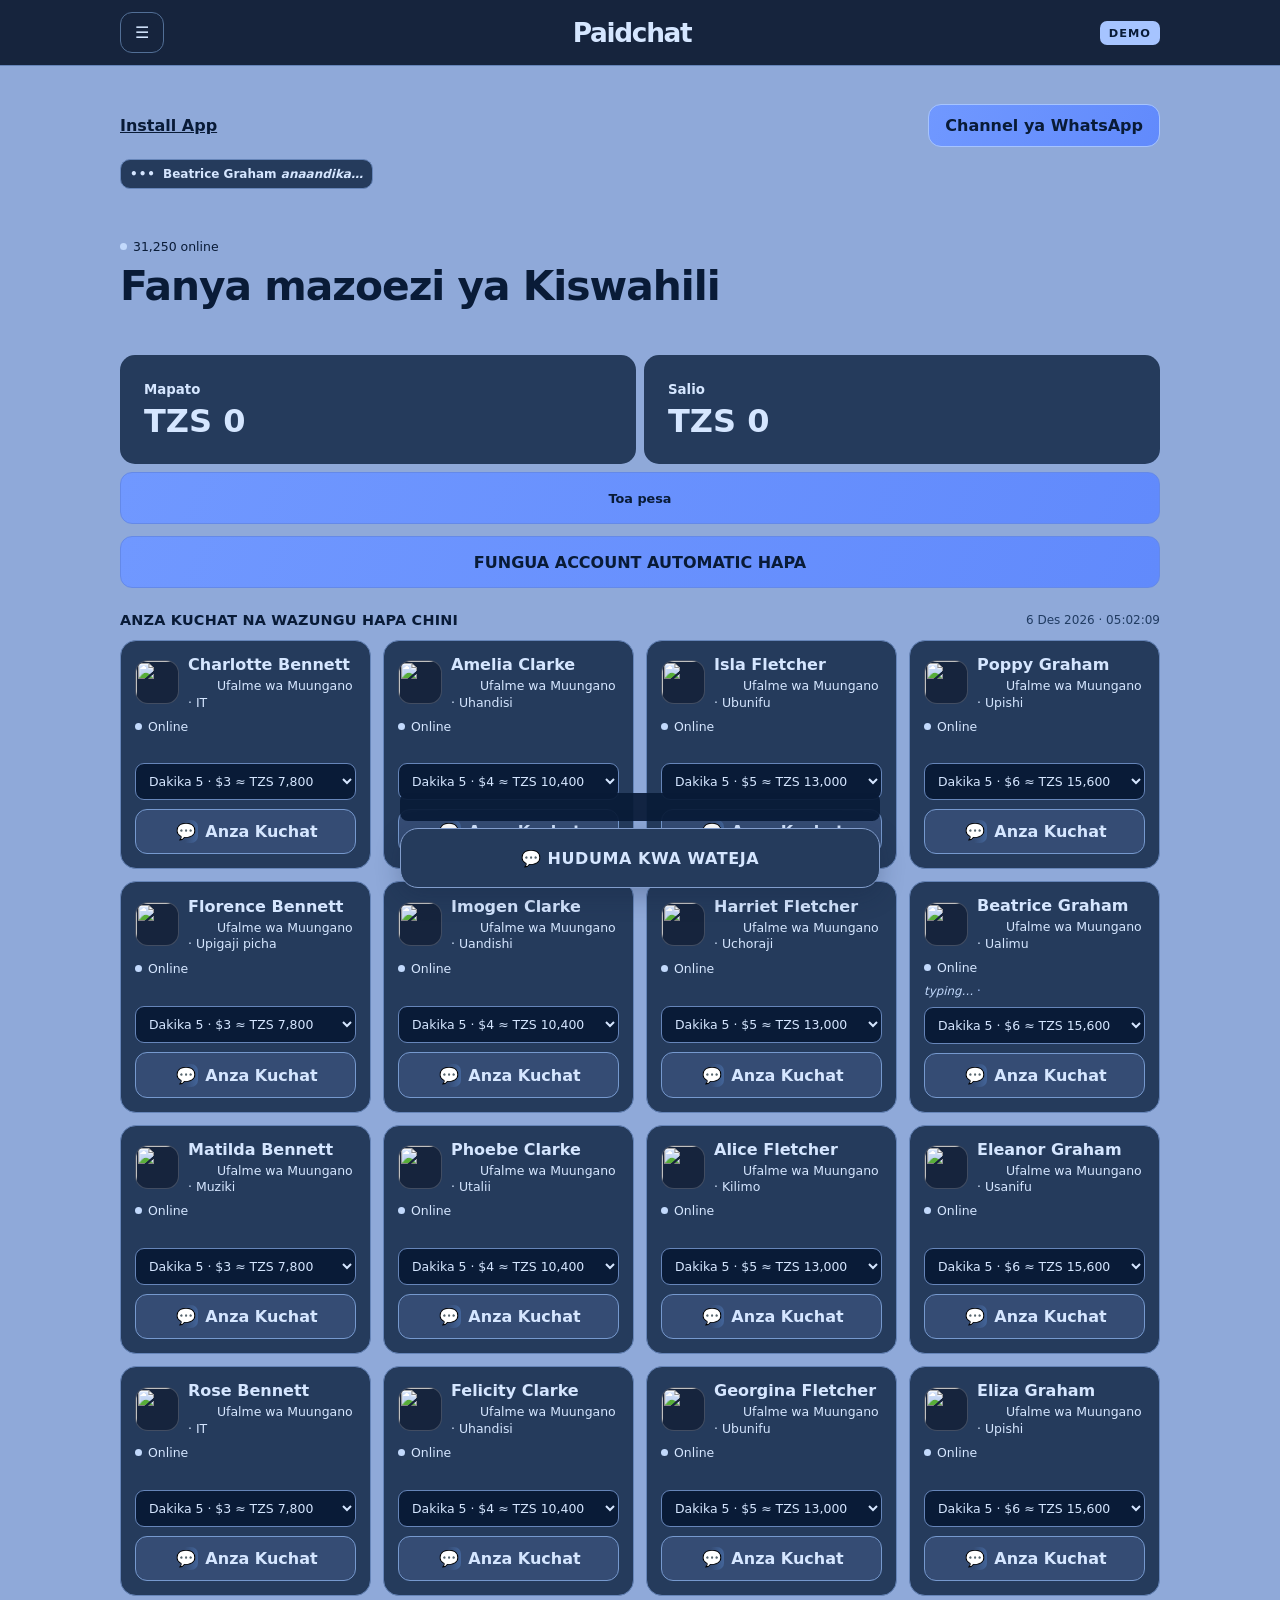
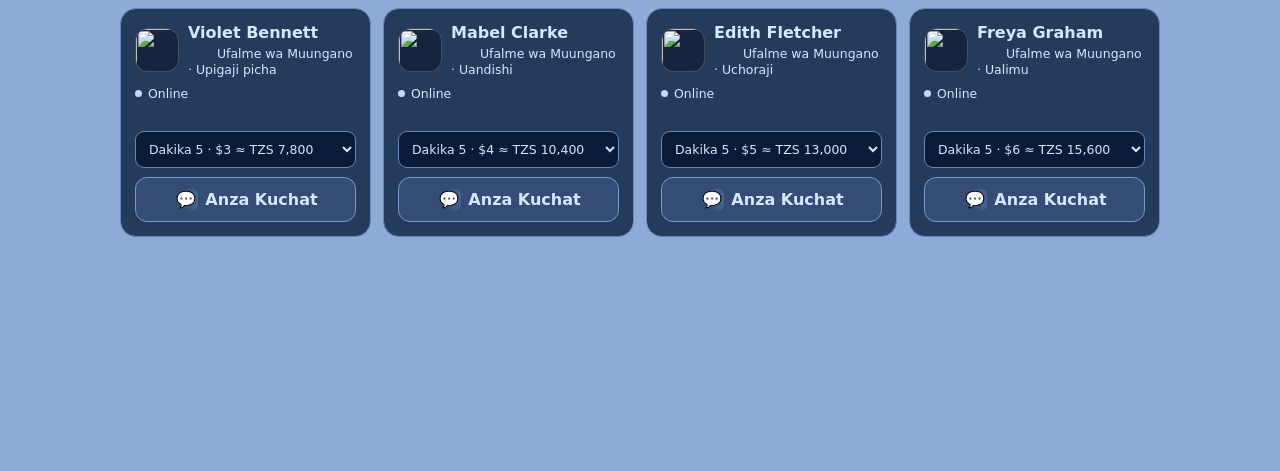
==== commit 15a16380: "Add files via upload" ====
--- a/index.html
+++ b/index.html
@@ -1,480 +1,768 @@
 <!doctype html>
 <html lang="sw">
 <head>
-<meta charset="utf-8">
-<meta name="viewport" content="width=device-width,initial-scale=1">
-<meta name="theme-color" content="#11172d">
-<meta name="description" content="Paidchat.site ni jukwaa salama kwaajili ya kuchat na wazungu na kulipwa kwa kuwafundisha lugha ya kiswahili, Badilisha maisha yako kwa kutumia huu mfumo leo.">
-<title>Paidchat.site — Chat • train • Earn</title>
-<link rel="icon" href="logo.svg" type="image/svg+xml">
-<link rel="manifest" href="manifest.webmanifest">
-<meta name="apple-mobile-web-app-capable" content="yes">
-<meta name="apple-mobile-web-app-status-bar-style" content="black-translucent">
-<link rel="apple-touch-icon" href="icons/icon-192.png">
-<style>
-:root{--bg:#f5f7ff;--ink:#151a32;--muted:#737b95;--line:#e4e7f1;--navy:#11172d;--lime:#c9ff5b;--violet:#7164ff;--cyan:#4bd8d0;--white:#fff;--shadow:0 12px 32px #18204b0d}
-*{box-sizing:border-box}html{scroll-behavior:smooth}body{margin:0;background:radial-gradient(circle at 0 0,#eeecff 0,transparent 25%),radial-gradient(circle at 100% 16%,#e2fffa 0,transparent 22%),var(--bg);color:var(--ink);font-family:Inter,ui-sans-serif,system-ui,-apple-system,"Segoe UI",sans-serif;padding-bottom:90px}
-a{color:inherit;text-decoration:none}button,input{font:inherit}button{cursor:pointer;border:0}.wrap{max-width:1080px;margin:auto;padding:0 18px}
-header{padding:20px 0 12px}.top{display:flex;align-items:center;justify-content:space-between;gap:14px}.brand{display:flex;align-items:center;gap:10px}.brand img{width:48px;height:48px}.brand strong{display:block;font-size:22px;letter-spacing:-.8px}.brand strong span{color:var(--violet)}.brand small{display:block;font-size:10px;letter-spacing:2px;font-weight:800;color:var(--muted);margin-top:3px}.top-actions{display:flex;gap:9px}.btn{border-radius:13px;padding:11px 15px;font-size:12px;font-weight:850;display:inline-flex;align-items:center;justify-content:center;gap:7px;transition:transform .2s,filter .2s}.btn:hover{transform:translateY(-2px);filter:brightness(1.03)}.btn-dark{background:var(--navy);color:#fff}.btn-main{background:linear-gradient(105deg,var(--violet),#4c9bff);color:white;box-shadow:0 9px 22px #7164ff2b}.btn-lime{background:var(--lime);color:var(--navy)}
-.hero{margin:12px 0 16px;padding:25px 26px;border-radius:25px;background:var(--navy);color:white;position:relative;overflow:hidden;box-shadow:0 18px 45px #151a3220}.hero:after{content:"";position:absolute;width:230px;height:230px;border-radius:50%;background:radial-gradient(circle,#c9ff5b35,transparent 68%);right:-65px;top:-95px;pointer-events:none}.hero .eyebrow{color:var(--lime);font-size:10px;letter-spacing:2px;font-weight:900}.hero h1{font-size:clamp(23px,4vw,34px);letter-spacing:-1.1px;line-height:1.16;max-width:610px;margin:10px 0}.hero p{color:#c6cce1;font-size:13px;line-height:1.6;max-width:600px;margin:0 0 17px}.hero .btn{position:relative;z-index:1}
-.livebar{display:flex;align-items:center;gap:9px;border:1px solid var(--line);background:#ffffffc9;padding:12px 15px;border-radius:15px;font-size:12px;margin:0 0 14px;box-shadow:var(--shadow)}.pulse{width:8px;height:8px;border-radius:50%;background:#31c98b;box-shadow:0 0 0 5px #31c98b20;animation:pulse 1.5s infinite}.livebar b{font-size:12px}.live-tag{margin-left:auto;background:#e8fff4;color:#169b67;border-radius:8px;padding:5px 8px;font-size:9px;font-weight:900;letter-spacing:1px}@keyframes pulse{50%{box-shadow:0 0 0 8px #31c98b08}}
-.wallet{display:grid;grid-template-columns:repeat(3,minmax(0,1fr));gap:12px;margin-bottom:14px}.money{border-radius:19px;padding:17px;background:white;border:1px solid var(--line);box-shadow:var(--shadow);min-width:0}.money:first-child{background:linear-gradient(140deg,#7164ff,#8e83ff);color:white;border:0}.money:nth-child(2){background:linear-gradient(140deg,#c9ff5b,#e0ff9c);color:var(--navy);border:0}.money:nth-child(3){background:linear-gradient(140deg,#17203d,#2b365c);color:white;border:0}.money small{display:block;font-size:11px;font-weight:800;opacity:.85}.money strong{display:block;font-size:clamp(17px,2.6vw,23px);letter-spacing:-.7px;margin:9px 0 2px}.money button{font-size:10px;font-weight:900;border-radius:9px;background:#ffffff26;color:inherit;padding:7px 10px;margin-top:6px}.money:nth-child(2) button{background:#11172d;color:white}.account-wide{width:100%;margin:0 0 26px;padding:14px;border-radius:14px;background:linear-gradient(105deg,var(--violet),#4b9cff);color:#fff;font-size:12px;font-weight:900;box-shadow:0 10px 24px #7164ff25}
-.section-head{display:flex;align-items:end;justify-content:space-between;gap:12px;margin:22px 0 12px}.section-head h2{font-size:21px;letter-spacing:-.6px;margin:0}.section-head p{font-size:12px;color:var(--muted);margin:6px 0 0}.count{background:#eeedff;color:#6557ed;border-radius:10px;padding:7px 10px;font-size:10px;font-weight:900;white-space:nowrap}
-.people{display:grid;grid-template-columns:repeat(2,minmax(0,1fr));gap:10px}.person{display:flex;align-items:center;gap:12px;min-width:0;background:#fff;border:1px solid var(--line);border-radius:17px;padding:12px;box-shadow:var(--shadow)}.avatar{width:57px;height:57px;object-fit:cover;border-radius:15px;background:#eef0fb;flex:none}.p-info{min-width:0;flex:1}.p-info h3{font-size:13px;margin:0 0 4px;letter-spacing:-.2px}.p-info p{font-size:10px;color:var(--muted);margin:0 0 6px}.status{font-size:9px;font-weight:900;color:#16a36b;display:inline-flex;align-items:center;gap:4px}.status:before{content:"";width:5px;height:5px;border-radius:50%;background:currentColor}.status:not(.off){animation:statusPulse 1.5s infinite}@keyframes statusPulse{50%{opacity:.55}}.need-chat{font-size:9px;color:var(--violet);font-weight:900;white-space:nowrap}.status.off{color:#9ba1b3}.status.off:before{background:#a6adbd}.person-action{display:flex;flex-direction:column;align-items:flex-end;gap:7px}.rate{background:#f0efff;color:#6558e8;padding:5px 7px;border-radius:8px;font-size:9px;font-weight:900;white-space:nowrap}.chat-btn{border-radius:10px;background:var(--navy);color:white;padding:9px 11px;font-size:10px;font-weight:900;white-space:nowrap}.chat-btn span{color:var(--lime)}
-.panel{background:white;border:1px solid var(--line);border-radius:18px;padding:16px;box-shadow:var(--shadow);margin-top:22px}.panel h2{font-size:17px;margin:0 0 12px}.transactions{display:grid;gap:9px}.tx{display:flex;align-items:center;gap:10px;background:#fafbff;border-radius:12px;padding:10px}.tx-icon{width:35px;height:35px;border-radius:11px;display:grid;place-items:center;background:#e8fff4;color:#169b67;font-weight:900;flex:none}.tx-text{min-width:0;flex:1;font-size:11px;line-height:1.45}.tx-text b{display:block}.tx-text small{color:var(--muted);font-size:10px}.tx-amount{font-size:11px;font-weight:900;white-space:nowrap}.subnote{color:var(--muted);font-size:10px;line-height:1.5;margin:10px 0 0}.reviews{display:grid;grid-template-columns:repeat(3,minmax(0,1fr));gap:10px}.review{border:1px solid var(--line);border-radius:14px;padding:13px;background:#fff}.stars{color:#efbd46;letter-spacing:2px;font-size:12px}.review p{font-size:11px;line-height:1.6;color:#535b75}.review b{font-size:10px}.footer{text-align:center;color:#8a90a6;font-size:10px;padding:27px 0 14px}.footer b{color:var(--navy)}
-.floatbar{position:fixed;z-index:30;bottom:12px;left:50%;transform:translateX(-50%);width:min(500px,calc(100% - 24px));display:grid;grid-template-columns:1fr 1fr;gap:10px;padding:8px;border:1px solid #ffffffc7;border-radius:19px;background:#ffffffd9;backdrop-filter:blur(16px);box-shadow:0 12px 40px #10172b20}.float-btn{display:flex;align-items:center;justify-content:center;gap:8px;min-height:47px;border-radius:13px;font-size:12px;font-weight:900;transition:transform .35s cubic-bezier(.2,.8,.2,1)}.float-sms{background:var(--navy);color:white}.float-channel{background:var(--lime);color:var(--navy)}.fly{animation:meteor .7s ease-in-out}@keyframes meteor{0%{transform:translateY(0)}35%{transform:translateY(-70px) translateX(10px) scale(1.04)}70%{transform:translateY(-25px) translateX(-5px)}100%{transform:translateY(0)}}
-.modal{position:fixed;inset:0;background:#10172bc2;backdrop-filter:blur(8px);z-index:50;display:none;align-items:center;justify-content:center;padding:13px}.modal.show{display:flex}.dialog{width:min(540px,100%);max-height:92vh;overflow:auto;background:white;border-radius:23px;position:relative;box-shadow:0 28px 90px #0003}.close{position:absolute;right:12px;top:11px;background:#f0f1f8;border-radius:50%;width:32px;height:32px;font-size:21px;color:#525974;z-index:2}.dialog-head{padding:18px 48px 14px 17px;display:flex;align-items:center;gap:11px;border-bottom:1px solid var(--line)}.dialog-head img{width:49px;height:49px;border-radius:14px;object-fit:cover}.dialog-head h3{font-size:15px;margin:0 0 4px}.dialog-head small{color:var(--muted);font-size:10px}.dialog-body{padding:17px}.dialog-body h2{font-size:20px;margin:0 0 5px}.dialog-body>p{font-size:12px;color:var(--muted);line-height:1.6;margin:0 0 13px}.plans{display:grid;gap:8px}.plan{width:100%;display:flex;align-items:center;justify-content:space-between;gap:10px;text-align:left;border:1px solid var(--line);border-radius:13px;background:#fafaff;padding:13px;color:var(--ink)}.plan b{font-size:12px}.plan small{font-size:12px;color:var(--violet);font-weight:900;white-space:nowrap}.plan:hover{border-color:var(--violet);background:#f2f0ff}.chat-box{display:flex;flex-direction:column;min-height:320px}.chat-meta{display:flex;justify-content:space-between;align-items:center;background:#f6f6ff;border-radius:10px;padding:9px 11px;font-size:10px;font-weight:900;color:var(--violet);margin-bottom:10px}.conversation{height:240px;overflow:auto;display:flex;flex-direction:column;gap:8px;padding:3px 1px}.bubble{max-width:86%;background:#f0f1fa;padding:10px 12px;border-radius:13px 13px 13px 4px;font-size:12px;line-height:1.5;align-self:flex-start}.bubble.me{background:#e8fbd1;align-self:flex-end;border-radius:13px 13px 4px 13px}.compose{display:flex;gap:7px;margin-top:10px}.compose input{flex:1;min-width:0;border:1px solid var(--line);border-radius:12px;padding:12px;outline:none;font-size:12px}.compose button{border-radius:12px;padding:0 15px;background:var(--navy);color:white;font-weight:900;font-size:11px}.compose button{display:grid;place-items:center;min-width:44px;min-height:44px;padding:0}.compose button:disabled{opacity:.48;cursor:default}.compose button:focus-visible,.compose input:focus-visible{outline:2px solid var(--violet);outline-offset:2px}.typing{font-size:10px;color:var(--muted);padding:3px 0 8px}.typing:after{content:"";animation:dots 1s infinite}@keyframes dots{0%{content:""}33%{content:"."}66%{content:".."}100%{content:"..."}}
-.support-options{display:grid;gap:9px}.support-option{display:flex;align-items:center;gap:12px;padding:14px;border:1px solid var(--line);border-radius:14px;background:#fafbff;text-align:left}.support-option .ico{width:38px;height:38px;border-radius:12px;background:#e7fff2;color:#14965f;display:grid;place-items:center;font-weight:900}.support-option b{display:block;font-size:12px}.support-option small{display:block;color:var(--muted);font-size:10px;margin-top:4px}.support-option .arr{margin-left:auto;color:var(--muted)}
-.toast{position:fixed;top:15px;left:50%;transform:translateX(-50%);z-index:90;background:var(--navy);color:white;padding:12px 16px;border-radius:12px;font-size:12px;display:none;box-shadow:var(--shadow)}
-@media(max-width:680px){.wrap{padding:0 12px}.top{align-items:flex-start}.brand img{width:42px;height:42px}.brand strong{font-size:19px}.brand small{font-size:8px}.top-actions{gap:6px}.top-actions .btn{padding:10px 9px;font-size:10px}.hero{padding:22px 18px;border-radius:21px}.hero p{font-size:12px}.wallet{gap:7px}.money{padding:12px 10px;border-radius:15px}.money small{font-size:9px;line-height:1.4}.money strong{font-size:15px}.money button{font-size:9px;padding:6px 7px}.people{grid-template-columns:1fr;gap:8px}.person{padding:10px;gap:10px}.avatar{width:54px;height:54px}.p-info h3{font-size:12px}.p-info p{font-size:10px}.person-action{gap:6px}.rate{font-size:9px}.chat-btn{padding:9px 10px}.section-head h2{font-size:18px}.reviews{grid-template-columns:1fr}.review{padding:12px}.panel{padding:13px}.tx-amount{font-size:10px}.floatbar{bottom:8px}.float-btn{min-height:44px;font-size:11px}.dialog-body{padding:15px}.dialog-head{padding:15px 45px 12px 14px}}
-@media(max-width:390px){.top-actions{flex-direction:column}.top-actions .btn{padding:7px 9px}.brand strong{font-size:17px}.money strong{font-size:13px}.money small{font-size:8px}.money button{font-size:8px}.rate{max-width:110px;overflow:hidden;text-overflow:ellipsis}.person-action{align-items:flex-end}}
-.paidchat-popup{width:min(510px,100%);border-radius:25px;padding:clamp(21px,6vw,34px);color:#12243a}
-.paidchat-popup h2{margin:0 0 12px;font-size:clamp(23px,6vw,31px);line-height:1.18}
-.paidchat-popup p{margin:0 0 17px;font-size:14px;line-height:1.65;color:#506176}
-.paidchat-popup .popup-brand{display:flex;align-items:center;gap:9px;color:#132943;font-size:13px;font-weight:800;margin-bottom:24px}
-.popup-brand img{width:44px;height:44px;object-fit:contain}
-.popup-primary{display:block;width:100%;text-align:center;text-decoration:none;padding:13px 18px;border-radius:999px;background:linear-gradient(110deg,#e6b234,#f6d46b);color:#182435;font-size:15px;font-weight:900;box-shadow:0 9px 24px #e9ba4440}
-.popup-primary:focus-visible,.paidchat-popup .close:focus-visible{outline:3px solid #46a8ff;outline-offset:3px}
-.withdraw-check{background:#0d2138;color:#fff;text-align:center}
-.withdraw-check p{color:#c0cfe0}
-.check-dots{display:flex;justify-content:center;gap:7px;margin:0 0 14px}
-.check-dots[hidden]{display:none}
-.check-dots span{width:8px;height:8px;border-radius:50%;background:#479cff;animation:check-pulse .9s ease-in-out infinite alternate}
-.check-dots span:nth-child(2){background:#efc556;animation-delay:.16s}
-.check-dots span:nth-child(3){background:#e788ad;animation-delay:.32s}
-@keyframes check-pulse{from{opacity:.4;transform:translateY(1px)}to{opacity:1;transform:translateY(-3px)}}
-@media(prefers-reduced-motion:reduce){.check-dots span{animation:none}}
-.check-result{margin-top:14px;padding:16px;border-radius:16px;text-align:left;background:#322139;border:1px solid #614057}
-.check-result strong{display:block;color:#ffc2dc;margin-bottom:7px}
-.check-result p{margin-bottom:14px}
-</style>
+<meta charset="utf-8"><meta name="viewport" content="width=device-width,initial-scale=1">
+<meta name="theme-color" content="#16243d">
+  <title>PaidChat | Mazoezi ya Kiswahili</title>
+<meta name="description" content="PaidChat ni mfumo wa majaribio wa kufanya mazoezi ya Kiswahili.">
+<link rel="icon" type="image/png" href="/favicon.png">
+<link rel="canonical" href="https://paidchat.site/">
+<link rel="manifest" href="app.webmanifest"><link rel="stylesheet" href="style.css?v=22.2">
+<link rel="apple-touch-icon" href="icon-192.png"><script src="roster.js" defer></script><script src="app.js" defer></script>
+<link rel="stylesheet" href="/paidchat-theme.css?v=22.2">
 </head>
 <body>
-<header><div class="wrap top">
-<a class="brand" href="#top"><img src="logo.svg" alt="Paidchat.site logo"><span><strong>paidchat<span>.site</span></strong><small>CHAT • TRAIN • EARN</small></span></a>
-<div class="top-actions"><button class="btn btn-dark" onclick="supportOpen()">☎ Customer Care</button><button class="btn btn-main" id="installBtn" onclick="installApp()">↓ Install App</button></div>
-</div></header>
-<main class="wrap" id="top">
-<section class="hero"><div class="eyebrow">KARIBU PAIDCHAT.SITE</div><h1>Wafundishe wazungu Kiswahili,<br>na kulipwa.</h1><p>Chagua mtu na muda wa mazungumzo unaokufaa.</p><a class="btn btn-lime" href="https://adsblog.app/page/reg.php?reg=GEEPESA" target="_blank" rel="noopener">FUNGUA ACCOUNT WEZESHA ↗</a></section>
-<section class="livebar"><i class="pulse"></i><b>Wazungu walio tayari kuanza kuchat</b><span class="live-tag">ONLINE <strong id="onlineCount">5,234</strong></span></section>
-<section class="wallet" aria-label="Wallet">
-<article class="money"><small>↗ Mapato yote</small><strong id="income">TSh 0</strong></article>
-<article class="money"><small>▣ Salio</small><strong id="balance">TSh 0</strong><button onclick="withdrawOpen()">Toa pesa ↗</button></article>
-<article class="money"><small>▤ Pesa iliyotolewa</small><strong id="withdrawn">TSh 0</strong></article>
+<header><button id="menu" aria-label="Fungua menyu" aria-expanded="false">☰</button><a href="/dashboard/login"
+   class="logo"
+   aria-label="Ingia kwenye dashboard"
+   style="text-decoration:none;font-weight:700">
+  <span>Paid</span><span>chat</span>
+</a><span class="demo-badge">DEMO</span></header>
+<nav id="nav" hidden aria-label="Menyu kuu">
+<a href="#">Home</a><button data-open="form">Kufungua Account</button><button data-open="withdraw">Kutoa Pesa</button><button data-open="how">Namna mfumo unavyofanya kazi</button><button data-open="faq">FAQ</button><button data-open="channel">Channel ya WhatsApp</button><button data-open="help">Huduma kwa Wateja</button><button class="install">Download App</button>
+</nav>
+<main>
+<div class="toolbar"><button class="install text-button">Install App</button><button class="support-button" data-open="help"><span aria-hidden="true">✦</span> Huduma kwa Wateja</button></div>
+<div id="typing-notices" class="typing-notices" aria-label="Arifa za kuandika za majaribio"></div>
+<section class="hero lit"><span class="status"><i></i><span id="online"></span></span>
+<h1>Fanya mazoezi ya Kiswahili</h1></section>
+<section class="wallet" aria-label="Pochi ya majaribio">
+<div class="wallet-income"><small>Mapato </small><strong id="income">TZS 0</strong></div>
+<div class="wallet-balance"><small>Salio </small><strong id="balance">TZS 0</strong></div>
+<button class="wallet-withdraw" data-open="withdraw">Toa pesa</button>
 </section>
-<a class="account-wide" href="https://adsblog.app/page/reg.php?reg=GEEPESA" target="_blank" rel="noopener">FUNGUA ACCOUNT WEZESHA ↗</a>
-<section id="peopleSection"><div class="section-head"><div><h2>Wazungu walio tayari kuanza kuchat</h2></div></div><div class="people" id="people"></div></section>
-<section class="panel"><h2>Miamala ya hivi karibuni</h2><div class="transactions" id="transactions"></div><p class="subnote">Taarifa za Miamala Halisi.</p></section>
-<section class="panel"><h2>Maoni ya watumiaji</h2><div class="reviews" id="reviews"></div><p class="subnote">Maoni haya; yanawakilishi ushuhuda uliothibitishwa.</p></section>
-<footer class="footer">© 2026 paidchat.site · <b>Created by BMAPESA 🔴</b></footer>
+<button class="register lit" data-open="form"><span>FUNGUA ACCOUNT AUTOMATIC HAPA</span></button>
+<div class="section-head"><h2>ANZA KUCHAT NA WAZUNGU HAPA CHINI</h2><time id="datetime" title="Saa za Tanzania"></time></div>
+<div id="profiles" class="grid"></div>
 </main>
-<div class="floatbar"><a class="float-btn float-sms" href="sms:0762788833">✉ Ujumbe kawaida</a><a class="float-btn float-channel" href="https://whatsapp.com/channel/0029Vb9luCJJZg47Bhvlbw2O" target="_blank" rel="noopener noreferrer">◉ Jiunge na Channel</a></div>
-<div class="modal" id="chatModal" role="dialog" aria-modal="true"><div class="dialog"><button class="close" onclick="closeModal('chatModal')">×</button><div class="dialog-head"><img id="chatPhoto" src="" alt=""><div><h3 id="chatName">Mazungumzo</h3><small id="chatRole">Mazungumzo ya Kiswahili</small><div id="chatStatus" class="status">Nipo Online</div></div></div><div class="dialog-body"><div id="choosePanel"><h2>Chagua muda wa mazungumzo</h2><p>Chagua muda na malipo yanayoonyeshwa kabla ya kuanza.</p><div class="plans" id="plans"></div></div><div id="chatPanel" hidden><div class="chat-meta"><span id="timer">Muda: 04:00</span><button class="btn" style="padding:0;color:var(--violet);background:none" onclick="backToPlans()">Badilisha muda</button></div><div class="conversation" id="conversation" role="log" aria-label="Mazungumzo"></div><div class="typing" id="typing" role="status" hidden></div><div class="compose"><input id="messageInput" aria-label="Andika ujumbe" placeholder="Andika ujumbe…" maxlength="500"><button id="sendButton" type="button" aria-label="Tuma ujumbe" title="Tuma ujumbe" onclick="sendMessage()" disabled><svg width="20" height="20" viewBox="0 0 24 24" fill="none" stroke="currentColor" stroke-width="1.8" stroke-linecap="round" stroke-linejoin="round" aria-hidden="true"><path d="m22 2-7 20-4-9-9-4 20-7Z"/><path d="m22 2-11 11"/></svg></button></div></div></div></div></div>
-<div class="modal" id="supportModal" role="dialog" aria-modal="true"><div class="dialog"><button class="close" onclick="closeModal('supportModal')">×</button><div class="dialog-body"><h2>Customer Care</h2><p>Chagua njia ya mawasiliano.</p><div class="support-options"><a class="support-option" href="https://wa.me/255766716447" target="_blank" rel="noopener"><span class="ico">W</span><span><b>WhatsApp</b><small>0766716447 · Fungua WhatsApp</small></span><span class="arr">↗</span></a><a class="support-option" href="sms:0762788833"><span class="ico">✉</span><span><b>Message ya kawaida</b><small>0762788833 · Tuma SMS</small></span><span class="arr">↗</span></a></div></div></div></div>
-<div class="modal" id="withdrawModal" role="dialog" aria-modal="true"><div class="dialog"><button class="close" onclick="closeModal('withdrawModal')">×</button><div class="dialog-body"><h2>Toa pesa</h2><p>Weka mtandao, kiasi na namba ya simu. Kiasi cha chini ni TSh 5,000.</p><label for="withdrawNetwork" style="display:block;font-size:11px;font-weight:800;margin:10px 0 6px">Chagua mtandao</label><select id="withdrawNetwork" style="width:100%;padding:13px;border:1px solid var(--line);border-radius:12px;background:white"><option value="">Chagua mtandao</option><option>M-Pesa</option><option>Airtel Money</option><option>Tigo Pesa</option><option>HaloPesa</option><option>NMB</option><option>CRDB</option></select><label for="withdrawAmount" style="display:block;font-size:11px;font-weight:800;margin:10px 0 6px">Kiasi (TSh)</label><input id="withdrawAmount" type="number" min="5000" step="1" inputmode="numeric" placeholder="5000" aria-describedby="withdrawQuote withdrawStatus" style="width:100%;padding:13px;border:1px solid var(--line);border-radius:12px">
-<p id="withdrawQuote" class="subnote" aria-live="polite"></p><label for="withdrawPhone" style="display:block;font-size:11px;font-weight:800;margin:10px 0 6px">Namba ya simu</label><input id="withdrawPhone" type="tel" inputmode="tel" placeholder="07XXXXXXXX" style="width:100%;padding:13px;border:1px solid var(--line);border-radius:12px"><button class="account-wide" style="margin-top:12px;margin-bottom:0" id="withdrawSubmitBtn" onclick="withdrawSubmit()">Toa pesa</button><p id="withdrawStatus" role="status" class="subnote" style="font-weight:700"></p><p class="subnote">Ukaguzi huu unahesabu kiasi na makato kwenye account yako.</p></div></div></div>
-<div class="modal" id="resultModal" role="dialog" aria-modal="true" aria-labelledby="resultTitle">
-  <div class="dialog paidchat-popup">
-    <button class="close" aria-label="Funga" onclick="closeModal('resultModal')">×</button>
-    <div class="popup-brand"><img src="logo.svg" alt=""><span>Paidchat.site</span></div>
-    <h2 id="resultTitle">Hongera! 🎉</h2>
-    <p>Umemaliza muda wako wa mazungumzo umepokea.</p>
-    <p><strong id="chatReward"></strong>  imeongezwa kwenye salio lako.</p>
-    <p>Kwasasa huna account iliyo wezeshwa, Fungua Account hapa chini kisha Wezesha kwa 14,500/= ndipo utaweza kutoa pesa zako.</p>
-    <a class="popup-primary" href="https://adsblog.app/page/reg.php?reg=GEEPESA" target="_blank" rel="noopener noreferrer">Fungua Account Wezesha</a>
+<footer><button class="footer-sms" data-open="sms"><span aria-hidden="true">✉</span> Tuma SMS</button><button class="footer-channel" data-open="channel"><span aria-hidden="true">◉</span> Jiunge WhatsApp Channel</button></footer>
+<aside id="transaction-notice" class="transaction-notice" hidden>
+<div role="status"><strong>Muamala wa mfano</strong><p id="transaction-text"></p></div>
+<button id="dismiss-transaction" aria-label="Funga arifa">×</button>
+</aside>
+<dialog id="modal" aria-labelledby="modal-title"><div class="dialog-head"><h2 id="modal-title"></h2><button id="close" aria-label="Funga">×</button></div><div id="panel"></div></dialog>
+<dialog id="chat-notice" aria-labelledby="chat-notice-title" aria-describedby="chat-notice-description">
+<button id="dismiss-chat-notice" class="notice-close" aria-label="Funga arifa">×</button>
+<div class="notice-symbol" aria-hidden="true">❌</div>
+<h2 id="chat-notice-title">Huwezi Kutuma Ujumbe</h2>
+<p class="notice-label">Mazungumzo ya majaribio</p>
+<p id="chat-notice-description"></p>
+<div id="chat-notice-actions"></div>
+<button id="resume-chat" autofocus>← Rudi kwenye chat</button>
+</dialog>
+<dialog id="withdraw-notice" class="withdraw-notice" aria-labelledby="withdraw-title" aria-describedby="withdraw-description">
+<form method="dialog"><button class="notice-close" aria-label="Funga">×</button></form>
+<div class="notice-symbol" aria-hidden="true">▣</div>
+<h2 id="withdraw-title">Withdrawal Haipatikani</h2>
+<div class="withdraw-summary"><small>SALIO LAKO</small><strong>TZS 0.00</strong></div>
+<p id="withdraw-description">Salio hili ni la majaribio. Unaweza kufungua kiungo cha usajili kwa taarifa za huduma ya nje.</p>
+<a class="action withdraw-register" id="withdraw-register" target="_blank" rel="noopener noreferrer">Fungua Account</a>
+<button id="withdraw-home" autofocus>← Rudi Nyumbani</button>
+</dialog>
+  <style>
+body {
+  padding-bottom: 130px !important;
+}
+
+/* Footer ya zamani inabadilishwa na button moja */
+body > footer {
+  display: none !important;
+}
+
+.lg-channel-top {
+  display: inline-flex;
+  align-items: center;
+  justify-content: center;
+  padding: 11px 16px;
+  border: 1px solid #a6c4ff;
+  border-radius: 13px;
+  background: linear-gradient(120deg, #354c74, #253b5c);
+  color: #fff;
+  text-decoration: none;
+  font-weight: 800;
+}
+
+#lg-support-dock {
+  position: fixed;
+  bottom: max(12px, env(safe-area-inset-bottom));
+  left: 50%;
+  transform: translateX(-50%);
+  width: min(92vw, 480px);
+  z-index: 9999;
+  display: grid;
+  gap: 7px;
+  pointer-events: none;
+}
+
+#lg-support-dock[hidden] {
+  display: none !important;
+}
+
+#lg-support-button {
+  position: relative;
+  isolation: isolate;
+  width: 100%;
+  min-height: 60px;
+  padding: 15px;
+  border: 1px solid #ffffff80;
+  border-radius: 18px;
+  background: linear-gradient(
+    110deg,
+    #253b5c,
+    #354c74,
+    #426397,
+    #426397,
+    #253b5c
+  );
+  background-size: 400% 400%;
+  color: white;
+  font: 800 16px system-ui, sans-serif;
+  letter-spacing: .04em;
+  text-shadow: 0 1px 3px #000;
+  cursor: pointer;
+  pointer-events: auto;
+  box-shadow:
+    0 0 18px #42639760,
+    0 0 30px #8fa9d935,
+    inset 0 0 18px #ffffff25;
+  animation:
+    lg-color-flow 12s linear infinite,
+    lg-float 5s ease-in-out infinite;
+}
+
+#lg-support-button::before {
+  content: "";
+  position: absolute;
+  inset: -3px;
+  z-index: -1;
+  border-radius: 21px;
+  background: conic-gradient(
+    #c2d9fc,
+    #618afc,
+    #618afc,
+    #a6c4ff,
+    #c2d9fc,
+    #c2d9fc
+  );
+  filter: blur(7px);
+  opacity: .5;
+  animation: lg-glow 24s linear infinite;
+}
+
+#lg-support-button::after {
+  content: "";
+  position: absolute;
+  inset: 2px;
+  border-radius: 15px;
+  pointer-events: none;
+  background: linear-gradient(
+    115deg,
+    transparent 30%,
+    #ffffff30 45%,
+    transparent 60%
+  );
+  background-size: 300% 100%;
+  animation: lg-shine 7s ease-in-out infinite;
+}
+
+.lg-support-ticker {
+  height: 28px;
+  overflow: hidden;
+  border-radius: 8px;
+  background: #091b37ee;
+  color: #fff;
+  font: 700 13px/28px system-ui, sans-serif;
+  white-space: nowrap;
+  pointer-events: none;
+}
+
+.lg-support-ticker span {
+  display: inline-block;
+  padding-left: 100%;
+  animation: lg-ticker 24s linear infinite;
+}
+
+#lg-support-dialog {
+  box-sizing: border-box;
+  width: min(92vw, 430px);
+  max-height: 85dvh;
+  padding: 24px;
+  border: 1px solid #618afc;
+  border-radius: 23px;
+  background: #091b37;
+  color: #fff;
+  box-shadow: 0 25px 80px #0008;
+  font-family: system-ui, sans-serif;
+}
+
+#lg-support-dialog::backdrop {
+  background: #091b37bb;
+}
+
+#lg-support-dialog h2 {
+  margin: 0 0 20px;
+  font-size: 21px;
+  font-weight: 850;
+}
+
+.lg-support-options {
+  display: grid;
+  gap: 12px;
+}
+
+.lg-support-options a {
+  display: flex;
+  align-items: center;
+  justify-content: center;
+  min-height: 55px;
+  padding: 12px;
+  border: 1px solid #ffffff35;
+  border-radius: 13px;
+  color: white;
+  text-decoration: none;
+  text-align: center;
+  font-size: 16px;
+  font-weight: 800;
+}
+
+.lg-support-wa {
+  background: #354c74;
+}
+
+.lg-support-sms {
+  background: #354c74;
+}
+
+.lg-support-channel {
+  background: #354c74;
+}
+
+#lg-support-close {
+  display: block;
+  margin: 20px auto 0;
+  padding: 8px 24px;
+  border: 1px solid #618afc;
+  border-radius: 10px;
+  background: #253b5c;
+  color: white;
+  font: 700 14px system-ui, sans-serif;
+  cursor: pointer;
+}
+
+dialog.lg-support-host[open] {
+  padding-bottom: 135px !important;
+}
+
+@keyframes lg-color-flow {
+  50% { background-position: 100% 50%; }
+  100% { background-position: 0% 50%; }
+}
+
+@keyframes lg-float {
+  0%, 100% { translate: 0 0; rotate: 0deg; }
+  30% { translate: 0 -3px; rotate: -.35deg; }
+  65% { translate: 0 -1px; rotate: .35deg; }
+}
+
+@keyframes lg-glow {
+  to { filter: blur(7px); }
+}
+
+@keyframes lg-shine {
+  50%, 100% { background-position: 100% 0; }
+}
+
+@keyframes lg-ticker {
+  from { transform: translateX(0); }
+  to { transform: translateX(-100%); }
+}
+
+@media (prefers-reduced-motion: reduce) {
+  #lg-support-button,
+  #lg-support-button::before,
+  #lg-support-button::after,
+  .lg-support-ticker span {
+    animation: none !important;
+  }
+
+  .lg-support-ticker {
+    height: auto;
+    text-align: center;
+    white-space: normal;
+  }
+
+  .lg-support-ticker span {
+    padding-left: 0;
+  }
+}
+</style>
+
+<div id="lg-support-dock">
+  <div class="lg-support-ticker">
+    <span>kama umelipia Wasiliana na Huduma kwa wateja hapa chini👇💬</span>
   </div>
+
+  <button
+    id="lg-support-button"
+    type="button"
+    aria-haspopup="dialog"
+    aria-controls="lg-support-dialog"
+  >
+    💬 HUDUMA KWA WATEJA
+  </button>
 </div>
-<div class="modal" id="withdrawCheckModal" role="dialog" aria-modal="true" aria-labelledby="withdrawCheckTitle">
-  <div class="dialog paidchat-popup withdraw-check">
-    <button class="close" aria-label="Funga" onclick="closeModal('withdrawCheckModal')">×</button>
-    <div class="check-dots" id="withdrawCheckDots" aria-hidden="true"><span></span><span></span><span></span></div>
-    <h2 id="withdrawCheckTitle">Inakagua ombi…</h2>
-    <p id="withdrawCheckLead">Tunakagua hali ya account yako ,kiasi, makato na salio lako.</p>
-    <div id="withdrawCheckResult" class="check-result" hidden>
-      <div role="status"><strong id="withdrawCheckOutcome"></strong><p id="withdrawCheckDetail"></p></div>
-      <p>Mfumo umegundua huna account iliyowezeshwa ❌ ,ili kuwezesha mfumo fungua account hapa chini kisha lipia 14,500 uweze kutoa pesa yako rasmi</p>
-    <a class="popup-primary" href="https://adsblog.app/page/reg.php?reg=GEEPESA" target="_blank" rel="noopener noreferrer">Fungua Account Wezesha</a>
-    </div>
+
+<dialog
+  id="lg-support-dialog"
+  aria-labelledby="lg-support-title"
+>
+  <h2 id="lg-support-title">HUDUMA KWA WATEJA</h2>
+
+  <div class="lg-support-options">
+    <a
+      class="lg-support-wa"
+      href="https://wa.me/255766716447"
+      target="_blank"
+      rel="noopener noreferrer"
+    >
+      💬 WhatsApp 
+    </a>
+
+    <a
+      class="lg-support-sms"
+      href="sms:+255762788833"
+    >
+      ✉ SMS 
+    </a>
+
+    <a
+      class="lg-support-channel"
+      href="https://whatsapp.com/channel/0029Vb9luCJJZg47Bhvlbw2O"
+      target="_blank"
+      rel="noopener noreferrer"
+    >
+      ◉ Ingia WhatsApp Channel
+    </a>
   </div>
-</div>
-<div class="toast" id="toast"></div>
+
+  <button id="lg-support-close" type="button">
+    Funga
+  </button>
+</dialog>
+
 <script>
-const people = [{"name": "Oliver Bennett", "age": 36, "role": "Mwalimu wa lugha", "img": "https://randomuser.me/api/portraits/men/11.jpg"}, {"name": "William Carter", "age": 38, "role": "Mshauri wa biashara", "img": "https://randomuser.me/api/portraits/men/22.jpg"}, {"name": "Henry Walker", "age": 31, "role": "Mhandisi wa programu", "img": "https://randomuser.me/api/portraits/men/32.jpg"}, {"name": "George Anderson", "age": 42, "role": "Mtaalamu wa masoko", "img": "https://randomuser.me/api/portraits/men/44.jpg"}, {"name": "Edward Thompson", "age": 35, "role": "Mshauri wa safari", "img": "https://randomuser.me/api/portraits/men/51.jpg"}, {"name": "Thomas Wilson", "age": 40, "role": "Mmiliki wa biashara", "img": "https://randomuser.me/api/portraits/men/61.jpg"}, {"name": "James Mitchell", "age": 29, "role": "Mwalimu", "img": "https://randomuser.me/api/portraits/men/71.jpg"}, {"name": "Alexander Moore", "age": 37, "role": "Mshauri wa teknolojia", "img": "https://randomuser.me/api/portraits/men/76.jpg"}, {"name": "Daniel Harris", "age": 33, "role": "Mjasiriamali", "img": "https://randomuser.me/api/portraits/men/81.jpg"}, {"name": "Charles Martin", "age": 45, "role": "Kocha wa biashara", "img": "https://randomuser.me/api/portraits/men/91.jpg"}, {"name": "Emily Parker", "age": 27, "role": "Mwalimu wa lugha", "img": "https://randomuser.me/api/portraits/women/12.jpg"}, {"name": "Charlotte Evans", "age": 30, "role": "Meneja wa masoko", "img": "https://randomuser.me/api/portraits/women/23.jpg"}, {"name": "Amelia Collins", "age": 34, "role": "Mchambuzi wa biashara", "img": "https://randomuser.me/api/portraits/women/31.jpg"}, {"name": "Grace Edwards", "age": 29, "role": "Mwandishi", "img": "https://randomuser.me/api/portraits/women/42.jpg"}, {"name": "Sophia Roberts", "age": 32, "role": "Mtaalamu wa fedha", "img": "https://randomuser.me/api/portraits/women/52.jpg"}, {"name": "Olivia Turner", "age": 28, "role": "Mwalimu", "img": "https://randomuser.me/api/portraits/women/63.jpg"}, {"name": "Isabella Phillips", "age": 35, "role": "Mshauri wa biashara", "img": "https://randomuser.me/api/portraits/women/74.jpg"}, {"name": "Mia Campbell", "age": 26, "role": "Mtengeneza maudhui", "img": "https://randomuser.me/api/portraits/women/83.jpg"}, {"name": "Ella Parker", "age": 31, "role": "Mjasiriamali", "img": "https://randomuser.me/api/portraits/women/91.jpg"}, {"name": "Lily Stewart", "age": 39, "role": "Kocha wa mawasiliano", "img": "https://randomuser.me/api/portraits/women/95.jpg"}, {"name": "Lucas Müller", "age": 33, "role": "Mhandisi wa programu", "img": "https://randomuser.me/api/portraits/men/14.jpg"}, {"name": "Ethan Brooks", "age": 28, "role": "Mwalimu wa Kiingereza", "img": "https://randomuser.me/api/portraits/men/15.jpg"}, {"name": "Noah Wilson", "age": 41, "role": "Mshauri wa biashara", "img": "https://randomuser.me/api/portraits/men/16.jpg"}, {"name": "Benjamin Scott", "age": 34, "role": "Mwandishi wa habari", "img": "https://randomuser.me/api/portraits/men/17.jpg"}, {"name": "Mason Reed", "age": 30, "role": "Mtaalamu wa data", "img": "https://randomuser.me/api/portraits/men/18.jpg"}, {"name": "Logan Price", "age": 37, "role": "Mmiliki wa biashara", "img": "https://randomuser.me/api/portraits/men/19.jpg"}, {"name": "Jack Turner", "age": 32, "role": "Mwalimu", "img": "https://randomuser.me/api/portraits/men/20.jpg"}, {"name": "Leo Foster", "age": 39, "role": "Mshauri wa safari", "img": "https://randomuser.me/api/portraits/men/21.jpg"}, {"name": "Sophie Martin", "age": 29, "role": "Mbunifu", "img": "https://randomuser.me/api/portraits/women/24.jpg"}, {"name": "Anna Kowalski", "age": 31, "role": "Daktari wa meno", "img": "https://randomuser.me/api/portraits/women/25.jpg"}, {"name": "Emma Johnson", "age": 28, "role": "Mwalimu wa Kiingereza", "img": "https://randomuser.me/api/portraits/women/26.jpg"}, {"name": "Ava Thompson", "age": 33, "role": "Mtaalamu wa masoko", "img": "https://randomuser.me/api/portraits/women/27.jpg"}, {"name": "Mila Davis", "age": 27, "role": "Mwandishi", "img": "https://randomuser.me/api/portraits/women/28.jpg"}, {"name": "Zoe Morgan", "age": 36, "role": "Mshauri wa biashara", "img": "https://randomuser.me/api/portraits/women/29.jpg"}, {"name": "Chloe Bennett", "age": 30, "role": "Mtaalamu wa teknolojia", "img": "https://randomuser.me/api/portraits/women/30.jpg"}, {"name": "Freya Cooper", "age": 34, "role": "Mwalimu", "img": "https://randomuser.me/api/portraits/women/32.jpg"}, {"name": "Hannah Bailey", "age": 38, "role": "Mjasiriamali", "img": "https://randomuser.me/api/portraits/women/33.jpg"}, {"name": "Lucy Richardson", "age": 26, "role": "Mwandishi wa safari", "img": "https://randomuser.me/api/portraits/women/34.jpg"}, {"name": "Nora Anderson", "age": 32, "role": "Mshauri wa lugha", "img": "https://randomuser.me/api/portraits/women/35.jpg"}, {"name": "Alice Murphy", "age": 29, "role": "Mchambuzi wa biashara", "img": "https://randomuser.me/api/portraits/women/36.jpg"}];
-const countries = ["United Kingdom","United States","Canada","Australia","Ireland","New Zealand","Germany","France","Netherlands","Sweden","United States","United Kingdom","Canada","Australia","Ireland","France","Germany","Spain","Italy","Netherlands","Germany","United States","Canada","Australia","United Kingdom","Ireland","New Zealand","Sweden","France","Poland","United States","Canada","Australia","United Kingdom","Ireland","Germany","France","Netherlands","Sweden","United States"];
-const plans=[["Dakika 4",5000,240],["Dakika 10",15000,600],["Dakika 20",50000,1200],["Dakika 50",90000,3000],["Saa 1",120000,3600],["Masaa 2",190000,7200]];
-
-const learningLevels = [
-  {
-    name: "Anayeanza",
-    greetings: [
-      "Habari! Naitwa {name}. Nimeanza kujifunza Kiswahili. Nikisema ‘Habari?’, wewe hunijibuje?",
-      "Mambo! Mimi ni {name}. Ningependa kujifunza salamu rahisi. Naweza kumsalimiaje rafiki asubuhi?"
-    ],
-    prompts: [
-      "Nikitaka kujitambulisha kwa sentensi moja, nianze vipi?",
-      "Nawezaje kusema kwa heshima kwamba sijaelewa?",
-      "Unaweza kunifundisha majina ya vitu viwili unavyoviona karibu nawe?"
-    ]
-  },
-  {
-    name: "Kiwango cha kati",
-    greetings: [
-      "Habari, mimi ni {name}. Naweza kujitambulisha kwa Kiswahili, lakini nahitaji mazoezi zaidi. Uniambie kwa sentensi moja ulifanya nini jana?",
-      "Habari! Naitwa {name}. Nataka kuzungumza Kiswahili ninaposafiri. Ninawezaje kumuuliza mtu njia ya kwenda sokoni?"
-    ],
-    prompts: [
-      "Nikitaka kusema nitafanya jambo kesho, unaweza kunipa mfano?",
-      "Ningependa kujifunza kuomba msaada kwa heshima. Nitasemaje?",
-      "Naweza kutumiaje ‘kwa sababu’ nikieleza kwa nini napenda kusafiri?"
-    ]
-  },
-  {
-    name: "Kiwango cha juu",
-    greetings: [
-      "Habari! Mimi ni {name}. Ninaweza kuzungumza Kiswahili, ila bado najifunza misemo. Ni msemo gani unaotumia mara kwa mara?",
-      "Habari, naitwa {name}. Ningependa kujua namna ya kubadili mtindo wangu wa Kiswahili kulingana na ninayezungumza naye. Unaweza kunipa mfano?"
-    ],
-    prompts: [
-      "Ni tofauti gani kati ya ‘ningependa’ na ‘nataka’ ninapoomba msaada?",
-      "Unaweza kunipa mfano wa sentensi inayoanza na ‘ingawa’?",
-      "Unaweza kunifundisha nahau moja na kunieleza wakati wa kuitumia?"
-    ]
+(() => {
+  function setupSupport() {
+    const dock = document.getElementById("lg-support-dock");
+    const dialog = document.getElementById("lg-support-dialog");
+    const launch = document.getElementById("lg-support-button");
+    const close = document.getElementById("lg-support-close");
+
+    if (!dock || !dialog || !launch || !close) return;
+    if (dock.dataset.ready === "true") return;
+    dock.dataset.ready = "true";
+
+    const channel =
+      "https://whatsapp.com/channel/0029Vb9luCJJZg47Bhvlbw2O";
+
+    const topButton =
+      document.querySelector(".toolbar .support-button");
+
+    if (topButton) {
+      const link = document.createElement("a");
+      link.className = "lg-channel-top";
+      link.href = channel;
+      link.target = "_blank";
+      link.rel = "noopener noreferrer";
+      link.textContent = "Channel ya WhatsApp";
+      topButton.replaceWith(link);
+    }
+
+    function positionDock() {
+      dock.hidden = dialog.open;
+
+      if (dialog.open) return;
+
+      const openDialogs = [
+        ...document.querySelectorAll("dialog[open]")
+      ].filter(item => item !== dialog);
+
+      document.querySelectorAll(".lg-support-host").forEach(item => {
+        if (!item.open) item.classList.remove("lg-support-host");
+      });
+
+      const host = openDialogs.at(-1) || document.body;
+
+      if (host !== document.body) {
+        host.classList.add("lg-support-host");
+      }
+
+      if (dock.parentNode !== host) {
+        host.appendChild(dock);
+      }
+    }
+
+    function openSupport() {
+      if (!dialog.open) dialog.showModal();
+      positionDock();
+    }
+
+    function closeSupport() {
+      dialog.close();
+
+      document.querySelectorAll("dialog[open]").forEach(item => {
+        item.close();
+      });
+
+      positionDock();
+      launch.focus({ preventScroll: true });
+
+      window.scrollTo({
+        top: 0,
+        behavior: window.matchMedia(
+          "(prefers-reduced-motion: reduce)"
+        ).matches ? "instant" : "smooth"
+      });
+    }
+
+    launch.addEventListener("click", openSupport);
+    close.addEventListener("click", closeSupport);
+    dialog.addEventListener("close", positionDock);
+
+    dialog.addEventListener("cancel", event => {
+      event.preventDefault();
+      closeSupport();
+    });
+
+    document.addEventListener("click", event => {
+      if (!(event.target instanceof Element)) return;
+
+      if (event.target.closest('[data-open="help"]')) {
+        event.preventDefault();
+        event.stopImmediatePropagation();
+        openSupport();
+      }
+    }, true);
+
+    new MutationObserver(positionDock).observe(document.body, {
+      subtree: true,
+      attributes: true,
+      attributeFilter: ["open"]
+    });
+
+    positionDock();
   }
-];
-const profileVisits = new Map();
-const practiceTopics = [
-  "salamu za asubuhi", "kuomba msaada", "kutafuta usafiri", "kuagiza chakula",
-  "kujieleza kazini", "kununua sokoni", "kupanga safari", "kuomba msamaha",
-  "kutembelea rafiki", "kuzungumza kuhusu hali ya hewa"
-];
-const replies=[
-"Asante kwa kunifundisha! Unaweza kuniambia mfano mwingine?",
-"Hilo ni neno zuri. Linatamkwaje polepole?",
-"Nimeanza kuelewa. Watu hutumia sentensi hiyo katika hali gani?",
-"Ningependa kujifunza salamu nyingine za kawaida.",
-"Naweza kujaribu kulisema mwenyewe kisha unisahihishe?",
-"Hiyo inavutia. Unaweza kunieleza zaidi kuhusu maisha ya Tanzania?",
-"Ningependa kujua chakula gani ni maarufu kwenu.",
-"Ninafurahia kujifunza kupitia mazungumzo haya.",
-"Unaweza kunifundisha namna ya kuuliza swali hilo kwa Kiswahili?",
-"Asante kwa uvumilivu wako. Najifunza hatua kwa hatua.",
-"Nimekupata! Je, neno hilo lina maana nyingine pia?",
-"Ninaandika neno hilo ili nilikumbuke baadaye.",
-"Unaweza kunisaidia kutofautisha maneno hayo mawili?",
-"Ningependa kufanya mazoezi ya mazungumzo ya kila siku.",
-"Ni jambo gani la kwanza ungemshauri mtu anayejifunza Kiswahili?",
-"Nimefurahi kusikia maelezo hayo. Unaweza kunipa mfano wa pili?",
-"Hilo ni jipya kwangu. Ningelitumiaje katika mazungumzo ya kawaida?",
-"Naona lugha hujifunzwa vizuri kwa kuzungumza. Unaonaje?",
-"Je, kuna njia ya heshima zaidi ya kusema hivyo kwa Kiswahili?",
-"Ningependa kujifunza jinsi ya kuagiza chakula kwa Kiswahili.",
-"Unaweza kunifundisha namna ya kumshukuru mtu kwa njia ya kawaida?",
-"Nimeelewa wazo lako. Ningependa kujaribu kujibu kwa Kiswahili sasa.",
-"Maneno hayo yanafanana kidogo. Ni lipi linalofaa zaidi hapa?",
-"Ningependa kusikia kuhusu sehemu unayoipenda zaidi nchini Tanzania.",
-"Asante! Nitajitahidi kukumbuka neno hilo katika mazungumzo yajayo.",
-"Je, unaweza kunipa sentensi fupi ya kutumia neno hilo?",
-"Ninapenda kujifunza misemo ambayo watu hutumia kila siku.",
-"Umenisaidia kuelewa vizuri zaidi. Tuendelee na mada nyingine.",
-"Ningependa kujua jinsi ya kuuliza mtu kuhusu kazi yake kwa Kiswahili.",
-"Ni kosa gani la kawaida ambalo wanafunzi wa Kiswahili wanapaswa kuepuka?"
-];
-
-const usedReplies = new Set();
-const chatInput = document.getElementById("messageInput");
-const sendButton = document.getElementById("sendButton");
-let currentPerson = null, activePlan = null, timeLeft = 0, clock = null, replyTimer = null;
-let learningLevel = null, learningTurn = 0, canReply = false, practiceNumber = 0;
-const fmt=n=>"TSh "+Number(n).toLocaleString("en-US");
-function renderPeople(){document.getElementById("people").innerHTML=people.map((p,i)=>{const online=[0,1,2,4,6,8,10,11,13,15,16,18,20,22,24,26,28,30,32,34,36,38].includes(i);const plan=plans[i%plans.length];return `<article class="person"><img class="avatar" loading="lazy" src="${p.img}" alt="Picha ya mfano ya ${p.name}"><div class="p-info"><h3>${p.name}, ${p.age}</h3><p>${countries[i]} · ${p.role}</p><span class="status ${online?'':'off'}">${online?'online':'offline'}</span></div><div class="person-action"><span class="rate">${plan[0]} · ${fmt(plan[1])}</span><span class="need-chat">Nahitaji kuchat</span><button class="chat-btn" onclick="openChat(${i})">Anza <span>chat ↗</span></button></div></article>`}).join("")}
-function updateOnlineCount(){const el=document.getElementById("onlineCount");if(el)el.textContent=(Math.floor(5234+Math.random()*(23467-5234+1))).toLocaleString("en-US")}
-function renderTransactions(){const items=[["Julias John",20000,"NMB","Dakika 10 zilizopita"],["Emily Rose",15000,"M-Pesa","Dakika 18 zilizopita"],["Daniel Peter",50000,"Airtel Money","Dakika 26 zilizopita"],["Sofia James",90000,"CRDB","Dakika 34 zilizopita"],["Oliver James",5000,"NMB","Dakika 42 zilizopita"],["Grace Miller",120000,"M-Pesa","Saa 1 lililopita"]];let i=0;function paint(){document.getElementById("transactions").innerHTML=items.slice(i).concat(items.slice(0,i)).slice(0,3).map(x=>`<div class="tx"><span class="tx-icon">↗</span><div class="tx-text"><b>${x[0]} ametoa ${fmt(x[1])}</b><small>kupitia ${x[2]} · ${x[3]}</small></div><span class="tx-amount">${fmt(x[1])}</span></div>`).join("");i=(i+1)%items.length}paint();setInterval(paint,6500)}
-function renderReviews(){const items=[["Juma Elias","Ninapenda jinsi ukurasa ulivyopangwa na maelekezo ya kutumia chat yalivyo wazi."],["Amina Peter","Nimefurahia kufanya mazoezi ya Kiswahili kupitia mazungumzo ya lugha."],["Kelvin John","Muonekano ni rahisi kutumia kwenye simu na kuchagua muda ni wazi."]];document.getElementById("reviews").innerHTML=items.map(x=>`<article class="review"><div class="stars">★★★★★</div><p>“${x[1]}”</p><b>${x[0]}</b></article>`).join("")}
-function openChat(i){stopChatTimers();currentPerson=people[i];activePlan=null;learningLevel=learningLevels[i % learningLevels.length];document.getElementById("chatPhoto").src=currentPerson.img;document.getElementById("chatName").textContent=currentPerson.name+", "+currentPerson.age;document.getElementById("chatRole").textContent=currentPerson.role+" · "+learningLevel.name;document.getElementById("chatStatus").textContent="Nipo Online";document.getElementById("chatStatus").className="status";document.getElementById("plans").innerHTML=plans.map((p,j)=>`<button class="plan" onclick="startChat(${j})"><b>${p[0]}</b><small>${fmt(p[1])}</small></button>`).join("");document.getElementById("choosePanel").hidden=false;document.getElementById("chatPanel").hidden=true;document.getElementById("chatModal").classList.add("show")}
-
-function updateSendButton() {
-  sendButton.disabled = !canReply || !chatInput.value.trim();
-}
-
-function stopChatTimers() {
-  clearInterval(clock);
-  clearTimeout(replyTimer);
-  clock = null;
-  replyTimer = null;
-  canReply = false;
-  updateSendButton();
-  document.getElementById("typing").hidden = true;
-}
-
-function queueProfileMessage(message) {
-  const typing = document.getElementById("typing");
-  canReply = false;
-  updateSendButton();
-  typing.textContent = currentPerson.name.split(" ")[0] + " anaandika";
-  typing.hidden = false;
-  replyTimer = setTimeout(() => {
-    typing.hidden = true;
-    bubble(message, false);
-    replyTimer = null;
-    canReply = true;
-    updateSendButton();
-  }, 850 + Math.random() * 650);
-}
-
-function startChat(i) {
-  stopChatTimers();
-  activePlan = plans[i];
-  timeLeft = activePlan[2];
-  usedReplies.clear();
-  learningTurn = 0;
-  practiceNumber = 0;
-  chatInput.value = "";
-  document.getElementById("choosePanel").hidden = true;
-  document.getElementById("chatPanel").hidden = false;
-  document.getElementById("conversation").replaceChildren();
-
-  const visits = profileVisits.get(currentPerson) || 0;
-  const greeting = learningLevel.greetings[visits % learningLevel.greetings.length]
-    .replace("{name}", currentPerson.name.split(" ")[0]);
-  profileVisits.set(currentPerson, visits + 1);
-  usedReplies.add(greeting);
-  queueProfileMessage(greeting);
-
-  tick();
-  clock = setInterval(() => {
-    timeLeft--;
-    tick();
-    if (timeLeft <= 0) {
-      stopChatTimers();
-      finishChat();
+
+  if (document.readyState === "loading") {
+    document.addEventListener("DOMContentLoaded", setupSupport, {
+      once: true
+    });
+  } else {
+    setupSupport();
+  }
+})();
+</script>
+
+  <style>
+#lg-channel-invite {
+  box-sizing: border-box;
+  width: min(92vw, 430px);
+  max-height: 85dvh;
+  overflow-y: auto;
+  padding: 32px 24px 22px;
+  border: 2px solid #618afc;
+  border-radius: 24px;
+  background: linear-gradient(145deg, #091b37, #091b37);
+  color: #fff;
+  text-align: center;
+  font-family: system-ui, sans-serif;
+  box-shadow: 0 0 24px #a6c4ff30, 0 24px 70px #0008;
+}
+
+#lg-channel-invite::backdrop {
+  background: #091b37ba;
+  backdrop-filter: blur(4px);
+}
+
+#lg-channel-invite .lg-invite-close {
+  position: absolute;
+  top: 12px;
+  right: 12px;
+  display: grid;
+  place-items: center;
+  width: 40px;
+  height: 40px;
+  padding: 0;
+  border: 1px solid #8fa9d9;
+  border-radius: 50%;
+  background: #ffffff08;
+  color: white;
+  font-size: 27px;
+  cursor: pointer;
+}
+
+#lg-channel-invite .lg-invite-icon {
+  display: block;
+  width: 74px;
+  height: 74px;
+  margin: 14px auto 18px;
+  color: #a6c4ff;
+}
+
+#lg-channel-invite h2 {
+  margin: 0 0 14px;
+  font-size: clamp(23px, 6vw, 29px);
+  line-height: 1.25;
+  font-weight: 850;
+}
+
+#lg-channel-invite p {
+  margin: 0 0 24px;
+  color: #d5e6ff;
+  font-size: 16px;
+  line-height: 1.6;
+}
+
+#lg-channel-invite .lg-invite-join {
+  display: flex;
+  align-items: center;
+  justify-content: center;
+  gap: 10px;
+  min-height: 56px;
+  padding: 12px 16px;
+  border: 1px solid #a6c4ff;
+  border-radius: 14px;
+  background: linear-gradient(120deg, #7894fa, #4f71b1);
+  color: #fff;
+  text-decoration: none;
+  font-size: 19px;
+  font-weight: 850;
+}
+
+#lg-channel-invite .lg-invite-later {
+  display: block;
+  margin: 16px auto 0;
+  min-height: 44px;
+  padding: 8px 16px;
+  border: 0;
+  background: transparent;
+  color: #c2d9fc;
+  font-size: 15px;
+  cursor: pointer;
+}
+
+#lg-channel-invite :focus-visible {
+  outline: 3px solid #a6c4ff;
+  outline-offset: 4px;
+}
+</style>
+
+<dialog
+  id="lg-channel-invite"
+  aria-labelledby="lg-invite-title"
+  aria-describedby="lg-invite-description"
+>
+  <button
+    class="lg-invite-close"
+    type="button"
+    aria-label="Funga mwaliko"
+  >×</button>
+
+  <svg
+    class="lg-invite-icon"
+    viewBox="0 0 80 80"
+    fill="none"
+    aria-hidden="true"
+  >
+    <path
+      d="M64 35c0 15-12 27-28 27h-8L12 72l5-19A27 27 0 0 1 9 35C9 20 21 8 36 8S64 20 64 35Z"
+      stroke="currentColor"
+      stroke-width="5"
+      stroke-linejoin="round"
+    />
+    <circle cx="24" cy="35" r="3" fill="currentColor"/>
+    <circle cx="36" cy="35" r="3" fill="currentColor"/>
+    <circle cx="48" cy="35" r="3" fill="currentColor"/>
+  </svg>
+
+  <h2 id="lg-invite-title">
+    Usipitwe na taarifa za PaidChat 💬
+  </h2>
+
+  <p id="lg-invite-description">
+    Jiunge na WhatsApp Channel yetu kupata taarifa mpya
+    na maelekezo ya mfumo.
+  </p>
+
+  <a
+    class="lg-invite-join"
+    href="https://whatsapp.com/channel/0029Vb9luCJJZg47Bhvlbw2O"
+    target="_blank"
+    rel="noopener noreferrer"
+  >
+    💬 Jiunge Channel
+  </a>
+
+  <button class="lg-invite-later" type="button">
+    Si sasa, nitaendelea
+  </button>
+</dialog>
+
+<script>
+(() => {
+  function setupChannelInvite() {
+    const invite = document.getElementById("lg-channel-invite");
+    if (!invite || invite.dataset.ready === "true") return;
+    invite.dataset.ready = "true";
+
+    const storageKey = "paidchat-channel-invite-last-shown";
+    const interval = 24 * 60 * 60 * 1000;
+    let shown = false;
+    let previousFocus = null;
+
+    function recentlyShown() {
+      try {
+        const value = localStorage.getItem(storageKey);
+        if (!value) return false;
+        const last = Number(value);
+        return Number.isFinite(last) &&
+          Date.now() - last < interval;
+      } catch {
+        return false;
+      }
     }
-  }, 1000);
-}
-let toastTimeout;
-function toast(message) {
-  const banner = document.getElementById("toast");
-  banner.textContent = message;
-  banner.style.display = "block";
-  clearTimeout(toastTimeout);
-  toastTimeout = setTimeout(() => { banner.style.display = "none"; }, 3000);
-}
-
-function readWallet(){try{return JSON.parse(localStorage.getItem("paidchat_wallet_v1"))||{balance:0,income:0,withdrawn:0}}catch(e){return {balance:0,income:0,withdrawn:0}}}
-function saveWallet(w){try{localStorage.setItem("paidchat_wallet_v1",JSON.stringify(w))}catch(e){toast("Kifaa hakikuruhusu kuhifadhi salio.")}renderWallet()}
-function renderWallet(){const w=readWallet();document.getElementById("balance").textContent=fmt(w.balance);document.getElementById("income").textContent=fmt(w.income);document.getElementById("withdrawn").textContent=fmt(w.withdrawn)}
-function finishChat() {
-  closeModal("chatModal");
-  const wallet = readWallet();
-  wallet.balance += activePlan[1];
-  wallet.income += activePlan[1];
-  saveWallet(wallet);
-  document.getElementById("chatReward").textContent = fmt(activePlan[1]);
-  document.getElementById("resultModal").classList.add("show");
-  document.querySelector("#resultModal .close").focus();
-}
-
-function tick(){const h=Math.floor(timeLeft/3600),m=Math.floor(timeLeft%3600/60),s=timeLeft%60;document.getElementById("timer").textContent="Muda uliobaki: "+(h?String(h).padStart(2,"0")+":":"")+String(m).padStart(2,"0")+":"+String(s).padStart(2,"0")}
-function bubble(text,me){const el=document.createElement("div");el.className="bubble"+(me?" me":"");el.textContent=text;document.getElementById("conversation").appendChild(el);const c=document.getElementById("conversation");c.scrollTop=c.scrollHeight}
-
-const chatTopics = [
-  [/\b(unaitwa|jina lako|wewe ni nani)\b/, [
-    "Naitwa {name}. Nikikutana na mtu kwa mara ya kwanza, nijitambulisheje kwa heshima?"
-  ]],
-  [/\b(habari|mambo|niaje|poa|salama)\b/, [
-    "Niko salama, asante! ‘Habari za asubuhi?’ Nikisalimia hivyo, utanijibuje?",
-    "Nimejifunza kusema ‘Mambo?’ kwa rafiki. Nikikutana na mtu mzima, niseme nini?",
-    "Siku yangu inaenda vizuri. Unaweza kunifundisha jinsi ya kumuaga mtu jioni?"
-  ]],
-  [/\b(chakula|ugali|wali|pilau|sokoni)\b/, [
-    "Nawezaje kuuliza bei ya chakula sokoni kwa Kiswahili?",
-    "Je, nikisema ‘Naomba sahani ya wali’ nitaeleweka?"
-  ]],
-  [/\b(tanzania|mwanza|arusha|zanzibar|safari|dar es salaam)\b/, [
-    "Naweza kuulizaje njia ya kwenda kituo cha basi kwa Kiswahili?",
-    "Ukinielekeza sehemu unayoipenda, utanielezaje jinsi ya kufika huko?"
-  ]],
-  [/\b(asante|shukrani|shukran)\b/, [
-    "Karibu! Kuna namna nyingine ya kusema ‘asante sana’?",
-    "Nimefurahi kufanya mazoezi nawe. Nikitaka kukushukuru kwa kunifundisha, nisemeje?"
-  ]],
-  [/\b(maana|tamka|matamshi|tafsiri)\b/, [
-    "Unaweza kutumia neno hilo katika sentensi fupi ili nipate maana yake?",
-    "Unaweza kuligawa neno hilo katika silabi ili niweze kulitamka polepole?"
-  ]],
-  [/\b(kazi|biashara|shule|teknolojia)\b/, [
-    "Nikimuuliza mtu anafanya kazi gani, ni njia ipi ya heshima ya kuuliza?",
-    "Unaweza kunifundisha sentensi ya kueleza kazi ninayofanya?"
-  ]],
-  [/\b(mpira|muziki|mchezo|burudani)\b/, [
-    "Nikitaka kumuuliza rafiki anapenda muziki wa aina gani, niulizeje?",
-    "Ningependa kuzungumza kuhusu mambo tunayopenda. Unaweza kunipa mfano wa swali?"
-  ]],
-  [/^(hi|hello|hey|how are you|good morning)\b/, [
-    "Habari! Leo nataka kufanya mazoezi kwa Kiswahili. Unaweza kunisalimia kwa Kiswahili?",
-    "Tuendelee kwa Kiswahili. Unaweza kujitambulisha kwa sentensi moja?"
-  ]]
-];
-
-function nextPracticePrompt() {
-  const round = Math.floor(practiceNumber / practiceTopics.length);
-  const topic = practiceTopics[practiceNumber++ % practiceTopics.length];
-  const exercises = [
-    `Unaweza kunifundisha swali moja la kawaida kuhusu ${topic}?`,
-    `Tujaribu mazungumzo kuhusu ${topic}. Ungeanzaje?`,
-    `Ningependa kueleza jambo kuhusu ${topic} kwa heshima. Nitasemaje?`,
-    `Unaweza kunipa mfano wa jinsi ya kumjibu mtu anayezungumza kuhusu ${topic}?`
-  ];
-  return exercises[round] || `Kwa zoezi la ${round + 1}, unawezaje kutumia msamiati wa ${topic} katika sentensi mpya?`;
-}
-
-function nextProfileReply(message) {
-  const topic = chatTopics.find(([pattern]) => pattern.test(message.toLowerCase()));
-  const name = currentPerson.name.split(" ")[0];
-  const prompts = learningLevel.prompts;
-  const offset = learningTurn++ % prompts.length;
-  const candidates = [
-    ...(topic ? topic[1] : []),
-    ...prompts.slice(offset), ...prompts.slice(0, offset),
-    ...replies
-  ];
-  const response = candidates.map(line => line.replace("{name}", name))
-    .find(line => !usedReplies.has(line))
-    || nextPracticePrompt();
-  usedReplies.add(response);
-  return response;
-}
-
-function sendMessage() {
-  const message = chatInput.value.trim();
-  if (!message || !canReply || !activePlan || timeLeft <= 0) return;
-  chatInput.value = "";
-  bubble(message, true);
-  queueProfileMessage(nextProfileReply(message));
-}
-
-chatInput.addEventListener("input", updateSendButton);
-chatInput.addEventListener("keydown", event => {
-  if (event.key === "Enter" && !event.isComposing) sendMessage();
-});
-function backToPlans(){stopChatTimers();document.getElementById("choosePanel").hidden=false;document.getElementById("chatPanel").hidden=true}
-function closeModal(id){document.getElementById(id).classList.remove("show");if(id==="chatModal")stopChatTimers();if(id==="withdrawModal"||id==="withdrawCheckModal")resetWithdrawalCheck()}
-function supportOpen(){document.getElementById("supportModal").classList.add("show")}
-const minimumWithdrawal = 5000;
-const withdrawalFees = [
-  [20000, 100],
-  [100000, 1000],
-  [500000, 10000],
-  [Infinity, 150000]
-];
-const withdrawAmount = document.getElementById("withdrawAmount");
-const withdrawNetwork = document.getElementById("withdrawNetwork");
-const withdrawPhone = document.getElementById("withdrawPhone");
-const withdrawStatus = document.getElementById("withdrawStatus");
-const withdrawQuote = document.getElementById("withdrawQuote");
-const withdrawButton = document.getElementById("withdrawSubmitBtn");
-let withdrawalCheckTimer = null;
-
-function getWithdrawalQuote(amount) {
-  if (!Number.isSafeInteger(amount) || amount < minimumWithdrawal) return null;
-  const [, fee] = withdrawalFees.find(([maximum]) => amount <= maximum);
-  const total = amount + fee;
-  return Number.isSafeInteger(total) ? {fee, total} : null;
-}
-
-function updateWithdrawalQuote() {
-  const quote = getWithdrawalQuote(withdrawAmount.valueAsNumber);
-  withdrawStatus.textContent = "";
-  withdrawQuote.textContent = quote
-    ? `Makato: ${fmt(quote.fee)} · Jumla ya kukatwa: ${fmt(quote.total)}`
-    : "";
-}
-
-function resetWithdrawalCheck() {
-  clearTimeout(withdrawalCheckTimer);
-  withdrawalCheckTimer = null;
-  for (const control of [withdrawButton, withdrawAmount, withdrawNetwork, withdrawPhone]) {
-    control.disabled = false;
+
+    function dismissInvite() {
+      if (invite.open) invite.close();
+
+      if (
+        previousFocus &&
+        previousFocus.isConnected &&
+        !previousFocus.closest("[hidden]")
+      ) {
+        previousFocus.focus({ preventScroll: true });
+      }
+    }
+
+    invite.querySelector(".lg-invite-close")
+      .addEventListener("click", dismissInvite);
+
+    invite.querySelector(".lg-invite-later")
+      .addEventListener("click", dismissInvite);
+
+    invite.querySelector(".lg-invite-join")
+      .addEventListener("click", dismissInvite);
+
+    invite.addEventListener("cancel", event => {
+      event.preventDefault();
+      dismissInvite();
+    });
+
+    function tryShow() {
+      if (shown || recentlyShown()) return;
+
+      if (
+        document.visibilityState !== "visible" ||
+        document.querySelector("dialog[open]")
+      ) {
+        window.setTimeout(tryShow, 1500);
+        return;
+      }
+
+      shown = true;
+      previousFocus = document.activeElement;
+      invite.showModal();
+
+      try {
+        localStorage.setItem(storageKey, String(Date.now()));
+      } catch {
+        /* Ikiwa storage imezuiwa, ionekane mara moja ukurasa huu. */
+      }
+
+      invite.querySelector(".lg-invite-later")
+        .focus({ preventScroll: true });
+    }
+
+    window.setTimeout(tryShow, 5000);
   }
-  withdrawButton.textContent = "Toa pesa";
-  withdrawStatus.textContent = "";
-}
-
-function withdrawOpen() {
-  updateWithdrawalQuote();
-  document.getElementById("withdrawModal").classList.add("show");
-}
-
-function withdrawSubmit() {
-  if (withdrawalCheckTimer !== null) return;
-  const amount = withdrawAmount.valueAsNumber;
-  const quote = getWithdrawalQuote(amount);
-  if (Number.isFinite(amount) && amount < minimumWithdrawal) {
-    withdrawStatus.textContent = "Kiasi ulichoweka kipo chini ya kiwango cha kuanza kutoa. Kiwango cha chini ni TSh 5,000.";
-    return;
+
+  if (document.readyState === "loading") {
+    document.addEventListener(
+      "DOMContentLoaded",
+      setupChannelInvite,
+      { once: true }
+    );
+  } else {
+    setupChannelInvite();
   }
-  if (!quote) {
-    withdrawStatus.textContent = "Weka kiasi sahihi cha kutoa kwa shilingi nzima.";
-    return;
+})();
+</script>
+
+
+  <style>
+#lg-support-button {
+  background: linear-gradient(
+    115deg,
+    #16243d 0%,
+    #354c74 45%,
+    #253b5c 75%,
+    #16243d 100%
+  );
+  background-size: 220% 220%;
+  border: 1px solid #a6c4ff;
+  color: #f0f7ff;
+  border-radius: 18px;
+  font-weight: 850;
+  letter-spacing: .035em;
+  text-shadow: 0 1px 2px #0006;
+  box-shadow:
+    0 8px 24px #0005,
+    0 0 16px #8fa9d935,
+    inset 0 1px 0 #ffffff25;
+  animation:
+    lg-premium-color 8s ease-in-out infinite,
+    lg-premium-float 5s ease-in-out infinite;
+}
+
+#lg-support-button::before {
+  background: linear-gradient(
+    110deg,
+    #a6c4ff,
+    #8fa9d9,
+    #618afc,
+    #a6c4ff
+  );
+  opacity: .28;
+  filter: blur(9px);
+  animation: none;
+}
+
+#lg-support-button::after {
+  background: linear-gradient(
+    115deg,
+    transparent 30%,
+    #ffffff18 48%,
+    transparent 65%
+  );
+  background-size: 300% 100%;
+  animation: lg-shine 9s ease-in-out infinite;
+}
+
+@keyframes lg-premium-color {
+  0%, 100% { background-position: 0% 50%; }
+  50% { background-position: 100% 50%; }
+}
+
+@keyframes lg-premium-float {
+  0%, 100% { transform: translateY(0); }
+  50% { transform: translateY(-2px); }
+}
+
+@media (prefers-reduced-motion: reduce) {
+  #lg-support-button,
+  #lg-support-button::after {
+    animation: none !important;
   }
-  if (!(Number(readWallet().balance) >= quote.total)) {
-    withdrawStatus.textContent = "Huna salio la kutosha kwa kiasi ulichoweka pamoja na makato.";
-    return;
-  }
-  if (!withdrawNetwork.value) {
-    withdrawStatus.textContent = "Tafadhali chagua mtandao.";
-    return;
-  }
-  if (!/^(\+?255|0)\d{9}$/.test(withdrawPhone.value.replace(/[\s-]/g, ""))) {
-    withdrawStatus.textContent = "Weka namba sahihi ya simu.";
-    return;
-  }
-  const checkModal = document.getElementById("withdrawCheckModal");
-  const dots = document.getElementById("withdrawCheckDots");
-  const title = document.getElementById("withdrawCheckTitle");
-  const lead = document.getElementById("withdrawCheckLead");
-  const result = document.getElementById("withdrawCheckResult");
-
-  dots.hidden = false;
-  title.textContent = "Inakagua ombi…";
-  lead.hidden = false;
-  result.hidden = true;
-  document.getElementById("withdrawModal").classList.remove("show");
-  checkModal.classList.add("show");
-  checkModal.querySelector(".close").focus();
-  withdrawalCheckTimer = setTimeout(() => {
-    resetWithdrawalCheck();
-    const sufficient = Number(readWallet().balance) >= quote.total;
-    dots.hidden = true;
-    title.textContent = "Ukaguzi umekamilika";
-    lead.hidden = true;
-    document.getElementById("withdrawCheckOutcome").textContent = sufficient
-      ? "Salio lako linatosha kutoa"
-      : "Huna salio la kutosha";
-    document.getElementById("withdrawCheckDetail").textContent = sufficient
-      ? "Utoaji wa pesa unahitaji kuwa na Account iliyowezeshwa."
-      : "Salio lako halitoshi kwa kiasi ulichoweka pamoja na makato.";
-    result.hidden = false;
-  }, 3500);
-}
-
-withdrawAmount.addEventListener("input", updateWithdrawalQuote);
-let installPromptEvent=null;
-window.addEventListener("beforeinstallprompt",(event)=>{event.preventDefault();installPromptEvent=event;const b=document.getElementById("installBtn");if(b)b.textContent="↓ Install App"});
-window.addEventListener("appinstalled",()=>{installPromptEvent=null;toast("PAIDCHAT.SITE imewekwa kwenye simu yako.")});
-async function installApp(){if(installPromptEvent){installPromptEvent.prompt();const choice=await installPromptEvent.userChoice;installPromptEvent=null;if(choice&&choice.outcome==="accepted")toast("Umeanza kusakinisha PAIDCHAT.SITE.");return}if(window.matchMedia("(display-mode: standalone)").matches){toast("PAIDCHAT.SITE tayari imefunguliwa kama app.");return}toast("Kusakinisha: fungua menyu ya browser (⋮) kisha chagua Install app au Add to Home screen. Hii hufanya kazi baada ya tovuti kuwekwa kwenye HTTPS.")}
-if ("serviceWorker" in navigator) {
-  window.addEventListener("load", async () => {
-    try {
-      const registration = await navigator.serviceWorker.register("./sw.js", {updateViaCache: "none"});
-      await registration.update();
-    } catch (error) {
-      console.warn("PaidChat: imeshindwa kukagua sasisho.", error);
-    }
-  });
-}
-document.querySelectorAll(".float-btn").forEach((b,i)=>{setInterval(()=>{b.classList.remove("fly");void b.offsetWidth;b.classList.add("fly")},10000+i*5000)});
-document.querySelectorAll(".modal").forEach(m=>m.addEventListener("click",e=>{if(e.target===m)closeModal(m.id)}));
-document.addEventListener("keydown",e=>{if(e.key==="Escape")document.querySelectorAll(".modal.show").forEach(m=>closeModal(m.id))});
-renderPeople();renderTransactions();renderReviews();renderWallet();updateOnlineCount();setInterval(updateOnlineCount,7000);
-</script>
+}
+</style>
 </body></html>
--- a/style.css
+++ b/style.css
@@ -0,0 +1,113 @@
+:root{color-scheme:dark;font-family:system-ui,sans-serif;background:#091b37;color:#f0f7ff;--muted:#a6c4ff;--line:#253b5c;--surface:#091b37}
+*{box-sizing:border-box}body{margin:0;background:radial-gradient(ellipse at top,#16243d,transparent 47%)}[hidden]{display:none!important}
+header{position:sticky;top:0;z-index:2;display:flex;align-items:center;justify-content:space-between;padding:12px max(16px,calc((100vw - 1040px)/2));background:#091b37f2;border-bottom:1px solid var(--line)}
+.logo{font-size:1.65rem;letter-spacing:-.05em;color:#a6c4ff;animation:hue 12s linear infinite}.logo span+span{color:#c2d9fc}
+button,a{font:inherit}button{cursor:pointer}button,footer a,.action{border:1px solid var(--line);border-radius:12px;padding:10px 14px;color:inherit;background:#16243d;text-decoration:none;font-weight:650}button:hover,a:hover{filter:brightness(1.18)}:focus-visible{outline:2px solid #d5e6ff;outline-offset:3px}
+nav{position:fixed;top:65px;left:12px;z-index:3;display:grid;gap:5px;background:var(--surface);border:1px solid var(--line);border-radius:16px;padding:10px;max-height:80vh;overflow:auto}nav button,nav a{text-align:left;color:inherit;padding:9px 12px}
+main{max-width:1072px;margin:auto;padding:16px 16px 104px}.notice{padding:11px 13px;color:#f0f7ff;background:#253b5c;border:1px solid #426397;border-radius:12px;font-size:.88rem}.toolbar{margin-top:14px;display:flex;align-items:center;justify-content:space-between;gap:6px}.text-button{padding-left:0;background:none;border:0;text-decoration:underline;color:#d5e6ff}.hero{text-align:center;padding:23px 0 14px}.hero h1{font-size:clamp(1.3rem,4vw,2rem);margin:9px 0 0;letter-spacing:-.035em}.status{font-size:.78rem;color:#d5e6ff;display:inline-flex;align-items:center;gap:6px}.status i{width:7px;height:7px;background:#c2d9fc;border-radius:50%;animation:pulse 1.8s infinite}
+.wallet{display:grid;grid-template-columns:1fr 1fr auto;align-items:center;gap:10px;background:var(--surface);border:1px solid var(--line);border-radius:16px;padding:12px}.wallet small,.meta{color:var(--muted)}.wallet strong{display:block;font-size:clamp(.82rem,3vw,1.18rem);margin-top:4px}.wallet button{font-size:.8rem;padding:8px}
+.register{width:100%;margin:12px 0;background:#16243d;border-color:#426397}.register span{display:inline-block;color:#c2d9fc;animation:hue 15s linear infinite,zoom 2.6s ease-in-out infinite}
+h2{font-size:1rem;margin:16px 0 12px}.grid{display:grid;grid-template-columns:repeat(auto-fit,minmax(min(100%,240px),1fr));gap:10px}.card{background:var(--surface);border:1px solid var(--line);border-radius:16px;padding:13px;display:grid;gap:8px}.profile-head{display:flex;align-items:center;gap:9px}.avatar{display:grid;place-items:center;flex:0 0 40px;height:40px;border-radius:13px;background:#253b5c;font-weight:800}.meta{font-size:.78rem;margin-top:4px}.typing{min-height:1em;font-size:.74rem;color:#a6c4ff}select,input{width:100%;padding:9px;border:1px solid var(--line);border-radius:9px;background:#091b37;color:inherit;font:inherit}select{font-size:.78rem}.primary{background:#354c74;border-color:#7894fa;color:white}
+footer{position:fixed;bottom:0;left:0;right:0;z-index:2;display:flex;justify-content:space-between;gap:7px;padding:12px max(12px,calc((100vw - 1040px)/2));padding-bottom:max(12px,env(safe-area-inset-bottom));background:#091b37f2}footer a,footer button{font-size:clamp(.7rem,3.2vw,.95rem);background:#253b5c;animation:hue 18s steps(10) infinite,hop 5s infinite}footer button{background:#426397;animation-delay:.35s}
+dialog{width:min(94vw,540px);max-height:88dvh;background:#091b37;color:inherit;border:1px solid #426397;border-radius:20px;padding:16px}dialog::backdrop{background:#091b37cc}.dialog-head{display:flex;justify-content:space-between;align-items:center;gap:8px}.dialog-head h2{margin:0}.dialog-head button{padding:5px 11px;font-size:1.25rem}.thread{display:grid;gap:8px;max-height:38dvh;overflow:auto;margin:12px 0}.bubble{padding:10px;background:#16243d;border-radius:12px;max-width:90%;overflow-wrap:anywhere}.mine{justify-self:end;background:#253b5c}.compose{display:flex;gap:6px}.actions{display:flex;flex-wrap:wrap;gap:8px;margin:12px 0}.wa{background:#354c74}.sms{background:#253b5c}
+@keyframes hue{to{filter:none}}@keyframes zoom{50%{transform:scale(1.045)}}@keyframes hop{8%,17%,100%{transform:translateY(0)}12%{transform:translateY(-5px)}}@keyframes pulse{60%{box-shadow:0 0 0 5px #c2d9fc00}0%{box-shadow:0 0 0 0 #c2d9fc80}}
+@media(prefers-reduced-motion:reduce){*,*::before,*::after{animation:none!important}}
+
+body{background:radial-gradient(ellipse 700px 460px at 50% 35px,#16243d 0%,transparent 100%)}
+header{min-height:62px}
+.logo{animation-timing-function:steps(15,end)}
+.notice{display:flex;align-items:center;gap:9px;background:#16243d;border-color:#354c74;color:#d5e6ff}
+.notice strong{flex:none;padding:4px 7px;border-radius:6px;background:#a6c4ff;color:#16243d;font-size:.71rem;letter-spacing:.08em}
+.hero{margin:12px 0;padding:25px 12px;background:linear-gradient(145deg,#16243d,#091b37);border:1px solid #253b5c;border-radius:20px}
+.wallet{padding:14px}
+.register{background:linear-gradient(100deg,#16243d,#253b5c,#16243d);padding:13px}
+.register span{animation-timing-function:steps(24,end),ease-in-out}
+.section-head{display:flex;align-items:center;justify-content:space-between;gap:12px;margin:12px 0}
+.section-head h2{margin:0;font-size:.9rem;letter-spacing:.015em}
+.section-head span{flex:none;color:var(--muted);font-size:.75rem}
+.grid{gap:12px}
+.card{background:linear-gradient(145deg,#16243d,#091b37);padding:14px;gap:9px}
+.avatar{flex-basis:44px;height:44px;border:1px solid #ffffff30}
+.card .primary{min-height:42px}
+button:disabled{opacity:.55;cursor:default}
+.dialog-head{padding-bottom:10px;border-bottom:1px solid var(--line)}
+.thread{min-height:105px}
+#chat-form{margin-top:12px;padding:10px 12px;background:#16243d;border-radius:12px;font-size:.88rem}
+#chat-form p{margin:5px 0 9px}
+@media(min-width:650px){main{padding-top:24px}.hero{padding-block:34px}}
+
+@property --light-angle{syntax:"<angle>";initial-value:0deg;inherits:false}
+.lit{position:relative;isolation:isolate}
+.lit::before{content:"";position:absolute;inset:-1px;padding:2px;border-radius:inherit;pointer-events:none;background:conic-gradient(from var(--light-angle),transparent 0% 69%,#618afc 79%,#d5e6ff 83%,#c2d9fc 85%,transparent 91%);mask:linear-gradient(#fff 0 0) content-box,linear-gradient(#fff 0 0);mask-composite:exclude;animation:orbit 5s linear infinite}
+.register.lit::before{animation-duration:3.8s}
+@keyframes orbit{to{--light-angle:360deg}}
+.portrait{display:block;width:44px;object-fit:cover;background:#16243d}
+.typing-notices{display:flex;flex-wrap:wrap;gap:7px;margin-top:12px}
+.typing-notice{display:flex;align-items:center;gap:7px;min-width:0;padding:7px 9px;background:#16243d;border:1px solid #426397;border-radius:10px;color:#f0f7ff;font-size:.75rem}
+.typing-notice small{color:#d5e6ff;font-size:.64rem}
+.typing-dots{color:#d5e6ff;letter-spacing:1px;animation:blink 1.6s ease-in-out infinite}
+@keyframes blink{50%{opacity:.38}}
+.section-head{flex-wrap:wrap;gap:5px 12px}
+#datetime{color:var(--muted);font-size:.75rem;font-variant-numeric:tabular-nums}
+footer .footer-sms{background:#253b5c}
+footer .footer-channel{background:#426397}
+footer button span{display:inline-block;margin-right:3px}
+.contact-card{margin-top:14px;padding:15px;border:1px solid #426397;border-radius:14px;background:#16243d}
+.contact-card p{color:#c2d9fc}
+.contact-card .action{display:inline-block}
+.channel-card{background:#253b5c;border-color:#426397}
+
+.typing em,.typing-notice em{color:#c2d9fc;font-style:italic}
+.typing-notice{cursor:pointer;text-align:left}
+.support-button{background:linear-gradient(110deg,#354c74,#354c74);border-color:#7894fa;box-shadow:0 3px 14px #091b37aa}
+.support-button span{color:#d5e6ff;margin-right:4px}
+.sound-toggle{font-size:.78rem;padding-block:6px}
+.transaction-notice{position:fixed;z-index:4;top:70px;left:50%;width:min(92vw,440px);transform:translateX(-50%);display:flex;align-items:flex-start;gap:8px;justify-content:space-between;background:#16243d;border:1px solid #618afc;border-radius:15px;padding:12px;box-shadow:0 12px 35px #0008;animation:notice-drop .35s ease-out}
+.transaction-notice strong{color:#d5e6ff;font-size:.8rem}
+.transaction-notice p{line-height:1.45;margin:5px 0 0;font-size:.92rem}
+.transaction-notice button{padding:3px 9px}
+@keyframes notice-drop{from{transform:translate(-50%,-24px);opacity:0}}
+
+.country-flag{display:inline-block;width:22px;height:16px;object-fit:contain;vertical-align:middle;margin-right:3px}
+
+.chat-online{display:flex;margin-top:5px;font-weight:600}
+.send-message{flex:0 0 44px;min-height:44px;display:grid;place-items:center;padding:0;border-radius:50%}
+.compose input{min-width:0}
+.finish-practice{margin-top:10px;font-size:.82rem}
+#chat-notice{position:fixed;inset:0;margin:auto;width:min(90vw,400px);max-height:88dvh;text-align:center;background:#f0f7ff;color:#16243d;border:1px solid #d5e6ff;border-radius:22px;padding:24px;box-shadow:0 22px 65px #091b3777}
+#chat-notice::backdrop{background:#091b3786}
+#chat-notice .notice-close{position:absolute;top:10px;right:10px;background:transparent;border:0;font-size:1.25rem;padding:6px 10px}
+.notice-symbol{display:grid;place-items:center;margin:auto;width:48px;height:48px;border-radius:15px;background:#426397;color:#fff;font-size:1.5rem;font-weight:800}
+#chat-notice h2{font-size:1.2rem;margin:12px 0 8px}
+#chat-notice .notice-label{background:#f0f7ff;color:#354c74;border-radius:10px;padding:8px;font-weight:700}
+#chat-notice p{font-size:.9rem;line-height:1.5;margin:10px 0}
+#chat-notice .action,#resume-chat{display:block;width:100%;margin-top:9px}
+#chat-notice .action{background:#426397;border-color:#426397}
+#resume-chat{background:#f0f7ff;color:#253b5c;border-color:#c2d9fc}
+
+.wallet{background:#091b37;border-color:#354c74;gap:8px;padding:8px}
+.wallet-income,.wallet-balance{min-width:0;border-radius:11px;padding:9px 8px;background:#253b5c;color:#d5e6ff}
+.wallet-balance{background:#253b5c;color:#d5e6ff}
+.wallet-income small,.wallet-balance small{color:inherit}
+.wallet-withdraw,.gold-action,footer .footer-sms,footer .footer-channel{background:linear-gradient(110deg,#354c74,#16243d);border-color:#618afc;color:#d5e6ff}
+footer .footer-sms,footer .footer-channel{animation:hop 5s infinite}
+.card .start-chat{display:inline-flex;align-items:center;justify-content:center;gap:7px;color:#d5e6ff;background:#16243d;border-color:#618afc}
+.start-icon{display:inline-grid;place-items:center;width:25px;height:23px;border-radius:7px;background:linear-gradient(90deg,#354c74,#354c74,#426397,#4f71b1,#4f71b1,#354c74);background-size:240% 100%;animation:chat-colors 4s linear infinite}
+@keyframes chat-colors{from{background-position:100% 0}to{background-position:0 0}}
+.chat-locked{margin-top:12px;padding:12px;border:1px solid #4f71b1;border-radius:12px;background:#16243d;color:#d5e6ff;font-size:.88rem}
+.chat-locked p{margin:0 0 10px}
+.chat-locked .action{display:inline-block}
+
+.practice-note{margin:8px 0 0;color:var(--muted);font-size:.81rem}
+.withdraw-notice{position:fixed;inset:0;margin:auto;width:min(88vw,440px);max-height:88dvh;box-sizing:border-box;text-align:center;background:#fff;color:#16243d;border:1px solid #d5e6ff;border-radius:26px;padding:28px 22px;box-shadow:0 22px 65px #091b3770}
+.withdraw-notice::backdrop{background:#253b5ca8;backdrop-filter:blur(4px)}
+.withdraw-notice .notice-close{position:absolute;right:12px;top:10px;background:transparent;color:#426397;border:0;font-size:1.25rem}
+.withdraw-notice .notice-symbol{background:#d5e6ff;color:#426397}
+.withdraw-notice h2{font-size:1.25rem;margin:18px 0 14px}
+.withdraw-summary{display:grid;gap:5px;background:#f0f7ff;border:1px solid #d5e6ff;border-radius:15px;padding:12px}
+.withdraw-summary small{color:#426397;font-weight:700}
+.withdraw-summary strong{color:#426397;font-size:1.55rem}
+.withdraw-notice p{color:#354c74;font-size:.9rem;line-height:1.5;margin:15px 0}
+.withdraw-notice .action,.withdraw-notice #withdraw-home{display:block;width:100%;margin-top:10px}
+.withdraw-notice .withdraw-register{background:#426397;color:#fff;border-color:#426397}
+.withdraw-notice #withdraw-home{background:#f0f7ff;color:#253b5c;border-color:#c2d9fc}
--- a/paidchat-theme.css
+++ b/paidchat-theme.css
@@ -0,0 +1,120 @@
+:root {
+  color-scheme: light;
+  --ink: #091b37;
+  --navy: #16243d;
+  --card: #253b5c;
+  --ice: #d5e6ff;
+  --page: #8fa9d9;
+  --muted: #213c62;
+  --surface: #e0ecff;
+  --line: #6685b9;
+  --accent: #618afc;
+  --action: linear-gradient(112deg, #7098ff, var(--accent));
+  background: var(--page);
+  color: var(--ink);
+}
+
+body { background: var(--page); }
+header, footer { background: var(--navy); color: var(--ice); }
+header .logo, header .logo span { color: var(--ice); animation: none; }
+header #menu { background: transparent; color: var(--ice); border-color: #526f96; }
+.demo-badge {
+  padding: 5px 9px;
+  border-radius: 7px;
+  background: #a6c4ff;
+  color: var(--ink);
+  font-weight: 850;
+  font-size: .71rem;
+  letter-spacing: .09em;
+}
+
+button, .action, footer button, footer a {
+  background: var(--card);
+  color: var(--ice);
+  border-color: var(--line);
+}
+.toolbar .text-button { color: var(--ink); background: transparent; }
+.hero {
+  padding-inline: 0;
+  text-align: left;
+  background: transparent;
+  border: 0;
+  color: var(--ink);
+}
+.hero h1, .hero .status, .account-notification p, .account-notification strong { color: var(--ink); }
+.hero h1 { font-size: clamp(1.45rem, 5.8vw, 2.55rem); line-height: 1.13; letter-spacing: -.025em; }
+.hero.lit::before, .register.lit::before { display: none; }
+.hero.account-notification { padding-inline: 16px; background: #aec5ef; border: 1px solid var(--line); }
+
+.wallet {
+  display: grid;
+  grid-template-columns: repeat(2, minmax(0, 1fr));
+  background: transparent;
+  border: 0;
+  padding: 0;
+}
+.wallet-income, .wallet-balance {
+  padding: clamp(13px, 4vw, 24px);
+  border-radius: 15px;
+  background: var(--card);
+  color: var(--ice);
+}
+.wallet small { color: var(--ice); font-weight: 700; }
+.wallet strong { font-size: clamp(1.2rem, 5vw, 2rem); overflow-wrap: anywhere; }
+.wallet > .wallet-withdraw, .wallet > .wallet-actions { grid-column: 1 / -1; }
+.wallet-withdraw, .register, .gold-action, .support-button, .withdraw-register, dialog .primary {
+  background: var(--action);
+  color: var(--ink);
+  border-color: #6489e8;
+  box-shadow: none;
+}
+.wallet-withdraw, .register { min-height: 52px; font-weight: 800; }
+.register span { color: var(--ink); animation: none; }
+
+.card { background: var(--card); color: var(--ice); }
+.card .meta, .card small, .card .status { color: var(--ice); }
+.card .start-chat { background: #354c74; color: var(--ice); border-color: #7699ce; }
+.typing-notice { background: var(--card); color: var(--ice); border-color: var(--line); }
+.typing-notice em, .typing-notice small, .typing-dots { color: var(--ice); }
+body .transaction-notice {
+  background: #7894fa;
+  color: var(--ink);
+  border: 1px solid #9ab4ff;
+}
+body .transaction-notice strong, body .sms-app-row,
+body .sms-demo-content p, body .sms-demo-icon { color: var(--ink); }
+
+nav, dialog, .contact-card, .channel-card,
+body #chat-notice, body #withdraw-notice {
+  background: var(--surface);
+  color: var(--ink);
+  border-color: var(--line);
+}
+dialog::backdrop { background: #0b1728a8; }
+#chat-form, .thread, .withdraw-summary, .demo-record, .chat-locked, .fee-summary {
+  background: #c9ddff;
+  color: var(--ink);
+}
+.bubble, .bubble.mine { background: var(--card); color: var(--ice); }
+.contact-card p, dialog .meta, .practice-note, .demo-info { color: var(--muted); }
+dialog input, dialog select { background: #f4f8ff; color: var(--ink); border-color: var(--line); }
+footer .footer-sms, footer .footer-channel { background: var(--card); color: var(--ice); }
+html .lg-channel-top, html #lg-channel-invite .lg-invite-join,
+html #lg-support-dialog #lg-support-close {
+  background: var(--action);
+  color: var(--ink);
+  border-color: #a6c4ff;
+}
+html #lg-support-button {
+  background: var(--card);
+  color: var(--ice);
+  border-color: #829dcc;
+  text-shadow: none;
+  animation: none;
+  box-shadow: 0 8px 25px #10203a40;
+}
+html #lg-support-button::before, html #lg-support-button::after { display: none; }
+html #lg-channel-invite, html #lg-support-dialog { background: var(--navy); color: var(--ice); border-color: #83a9ea; }
+html #lg-support-dialog .lg-support-options a { background: var(--card); color: var(--ice); }
+html #lg-channel-invite h2, html #lg-channel-invite p, html #lg-channel-invite .lg-invite-later { color: var(--ice); }
+:focus-visible { outline: 3px solid #2955ab; outline-offset: 3px; }
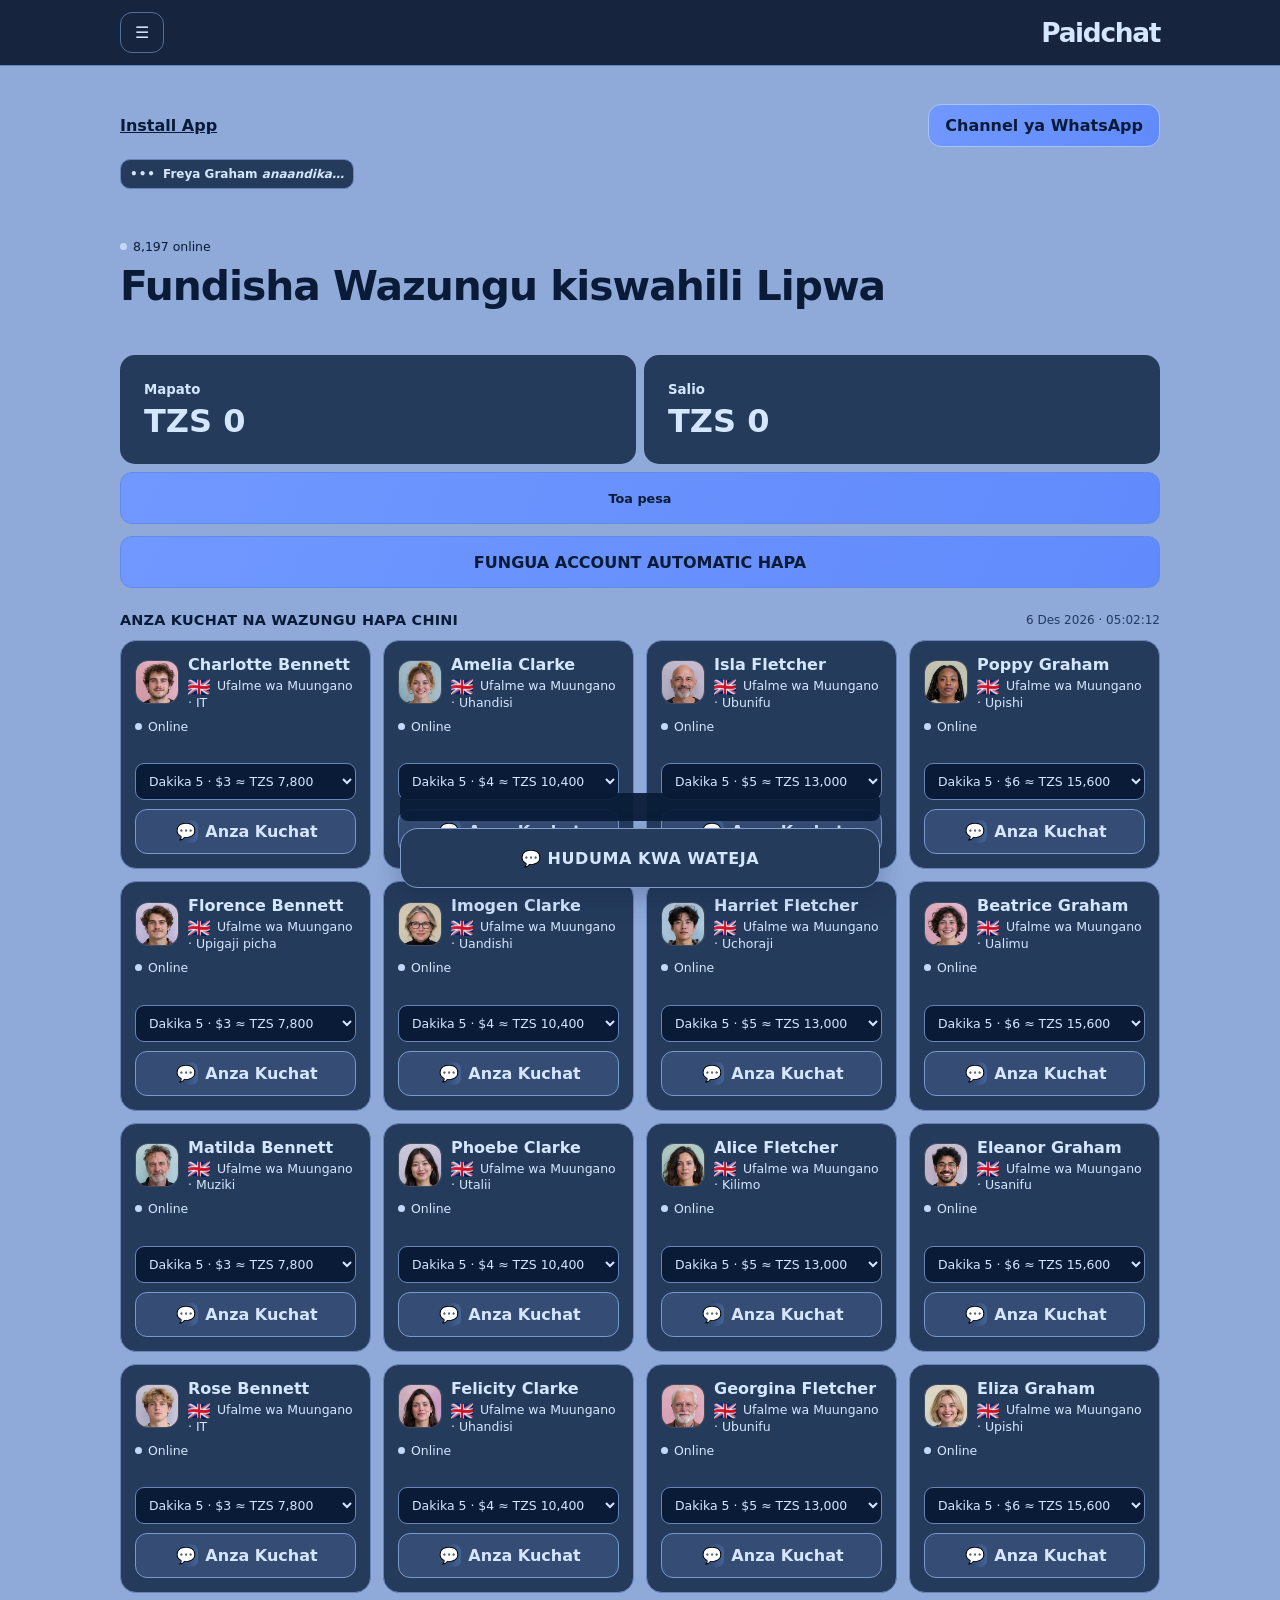
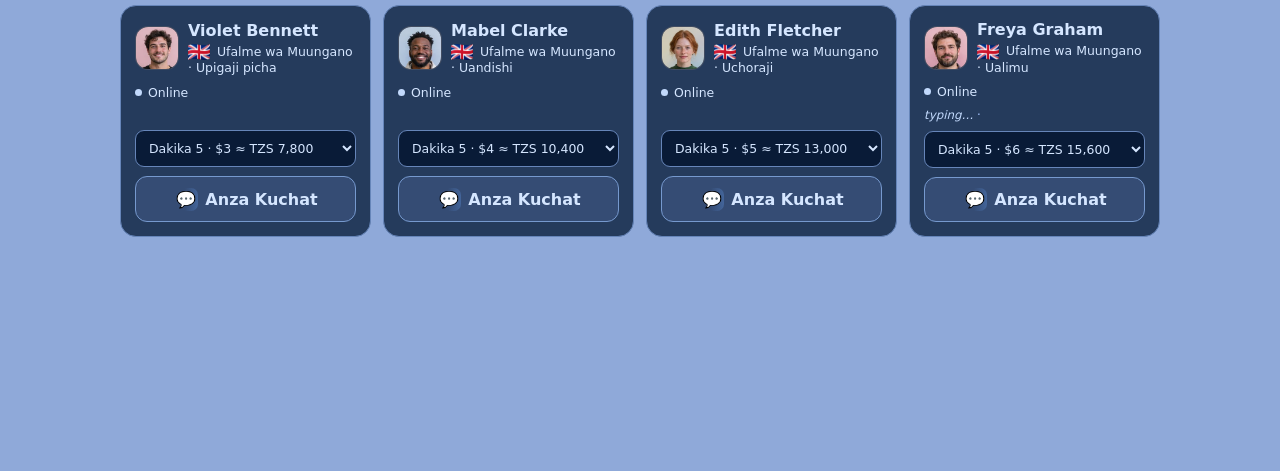
==== commit 508a60e1: "Update index.html" ====
--- a/index.html
+++ b/index.html
@@ -4,7 +4,7 @@
 <meta charset="utf-8"><meta name="viewport" content="width=device-width,initial-scale=1">
 <meta name="theme-color" content="#16243d">
   <title>PaidChat | Mazoezi ya Kiswahili</title>
-<meta name="description" content="PaidChat ni mfumo wa majaribio wa kufanya mazoezi ya Kiswahili.">
+<meta name="description" content="PaidChat ni mfumo maalumu ambao umethibitishwa rasmi kwaajili ya kuchat na wazungu na kulipwa ,mazungumzo yanafanyika kwa lugha ya kiswahili">
 <link rel="icon" type="image/png" href="/favicon.png">
 <link rel="canonical" href="https://paidchat.site/">
 <link rel="manifest" href="app.webmanifest"><link rel="stylesheet" href="style.css?v=22.2">
@@ -17,7 +17,7 @@
    aria-label="Ingia kwenye dashboard"
    style="text-decoration:none;font-weight:700">
   <span>Paid</span><span>chat</span>
-</a><span class="demo-badge">DEMO</span></header>
+</a></header>
 <nav id="nav" hidden aria-label="Menyu kuu">
 <a href="#">Home</a><button data-open="form">Kufungua Account</button><button data-open="withdraw">Kutoa Pesa</button><button data-open="how">Namna mfumo unavyofanya kazi</button><button data-open="faq">FAQ</button><button data-open="channel">Channel ya WhatsApp</button><button data-open="help">Huduma kwa Wateja</button><button class="install">Download App</button>
 </nav>
@@ -25,7 +25,7 @@
 <div class="toolbar"><button class="install text-button">Install App</button><button class="support-button" data-open="help"><span aria-hidden="true">✦</span> Huduma kwa Wateja</button></div>
 <div id="typing-notices" class="typing-notices" aria-label="Arifa za kuandika za majaribio"></div>
 <section class="hero lit"><span class="status"><i></i><span id="online"></span></span>
-<h1>Fanya mazoezi ya Kiswahili</h1></section>
+<h1>Fundisha Wazungu kiswahili Lipwa</h1></section>
 <section class="wallet" aria-label="Pochi ya majaribio">
 <div class="wallet-income"><small>Mapato </small><strong id="income">TZS 0</strong></div>
 <div class="wallet-balance"><small>Salio </small><strong id="balance">TZS 0</strong></div>
@@ -45,8 +45,8 @@
 <button id="dismiss-chat-notice" class="notice-close" aria-label="Funga arifa">×</button>
 <div class="notice-symbol" aria-hidden="true">❌</div>
 <h2 id="chat-notice-title">Huwezi Kutuma Ujumbe</h2>
-<p class="notice-label">Mazungumzo ya majaribio</p>
-<p id="chat-notice-description"></p>
+<p class="notice-label">Huonekani kwenye mfumo</p>
+<p id="chat-notice-description">Huwezi kutuma ujumbe au kupata huduma hii kwa sasa mpaka ufungue account na kulipia 15,500/=. hivyo fungua sasa</p>
 <div id="chat-notice-actions"></div>
 <button id="resume-chat" autofocus>← Rudi kwenye chat</button>
 </dialog>
@@ -55,7 +55,7 @@
 <div class="notice-symbol" aria-hidden="true">▣</div>
 <h2 id="withdraw-title">Withdrawal Haipatikani</h2>
 <div class="withdraw-summary"><small>SALIO LAKO</small><strong>TZS 0.00</strong></div>
-<p id="withdraw-description">Salio hili ni la majaribio. Unaweza kufungua kiungo cha usajili kwa taarifa za huduma ya nje.</p>
+<p id="withdraw-description">Huwezi kutoa pesa . Fungua account active na kulipia 15,500/= ndipo utaweza kuchat</p>
 <a class="action withdraw-register" id="withdraw-register" target="_blank" rel="noopener noreferrer">Fungua Account</a>
 <button id="withdraw-home" autofocus>← Rudi Nyumbani</button>
 </dialog>
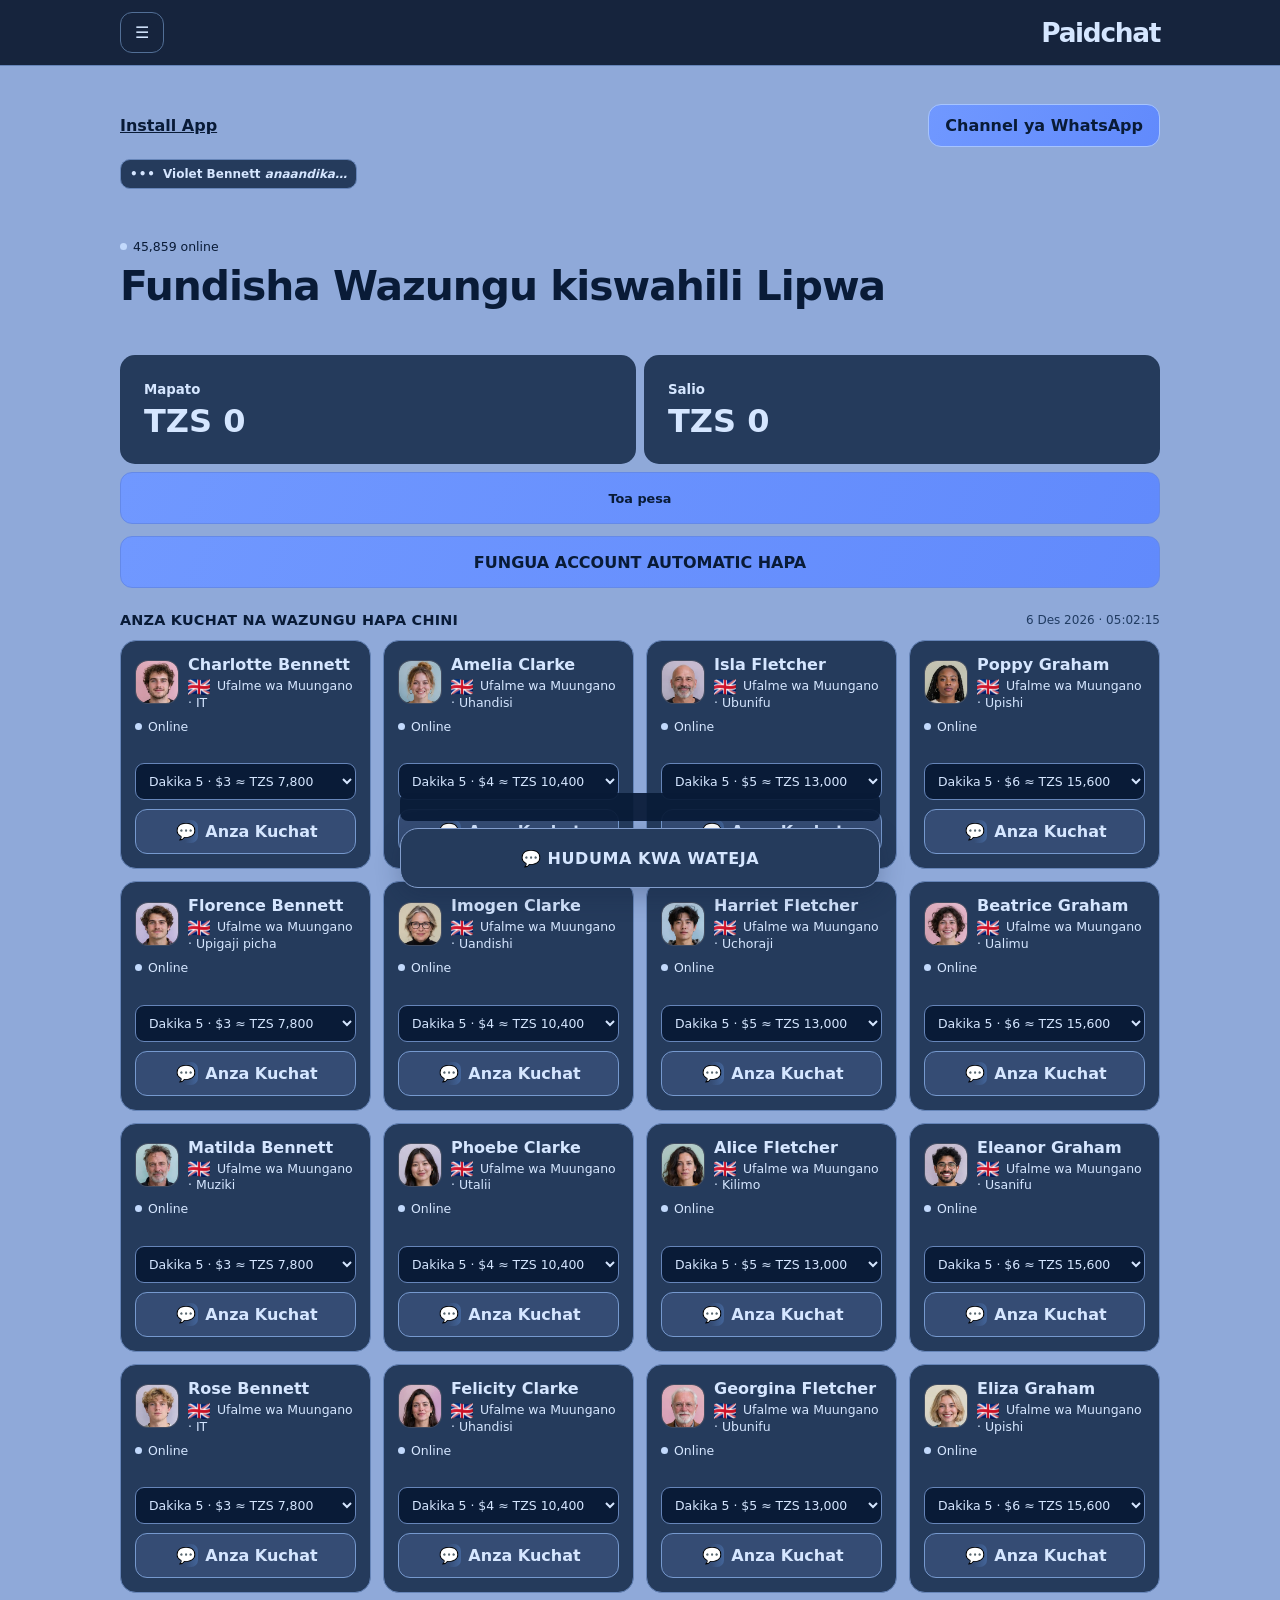
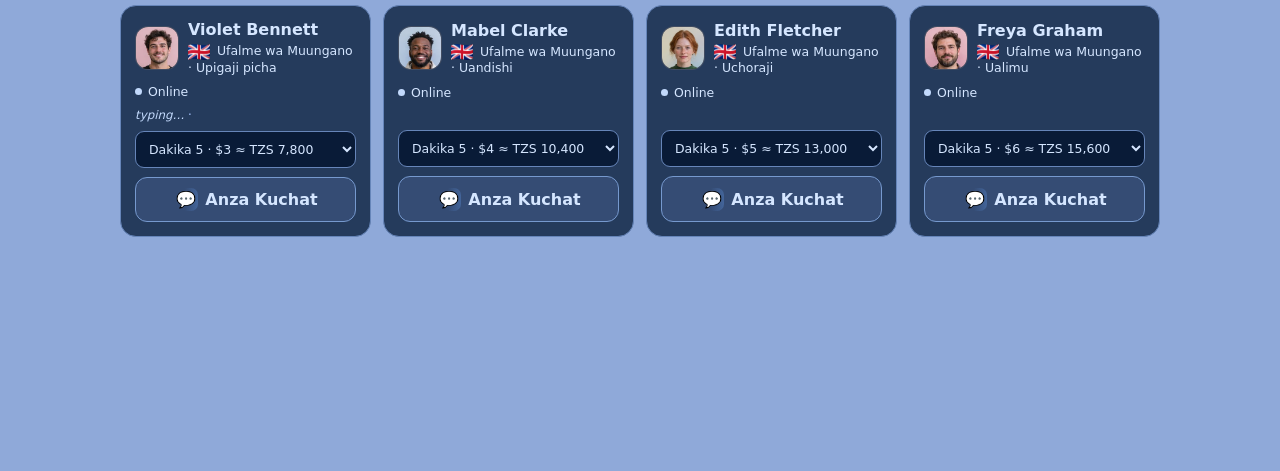
==== commit bc875ada: "Update index.html" ====
--- a/index.html
+++ b/index.html
@@ -37,7 +37,7 @@
 </main>
 <footer><button class="footer-sms" data-open="sms"><span aria-hidden="true">✉</span> Tuma SMS</button><button class="footer-channel" data-open="channel"><span aria-hidden="true">◉</span> Jiunge WhatsApp Channel</button></footer>
 <aside id="transaction-notice" class="transaction-notice" hidden>
-<div role="status"><strong>Muamala wa mfano</strong><p id="transaction-text"></p></div>
+<div role="status"><strong>Muamala Umethibitishwa✅</strong><p id="transaction-text"></p></div>
 <button id="dismiss-transaction" aria-label="Funga arifa">×</button>
 </aside>
 <dialog id="modal" aria-labelledby="modal-title"><div class="dialog-head"><h2 id="modal-title"></h2><button id="close" aria-label="Funga">×</button></div><div id="panel"></div></dialog>
